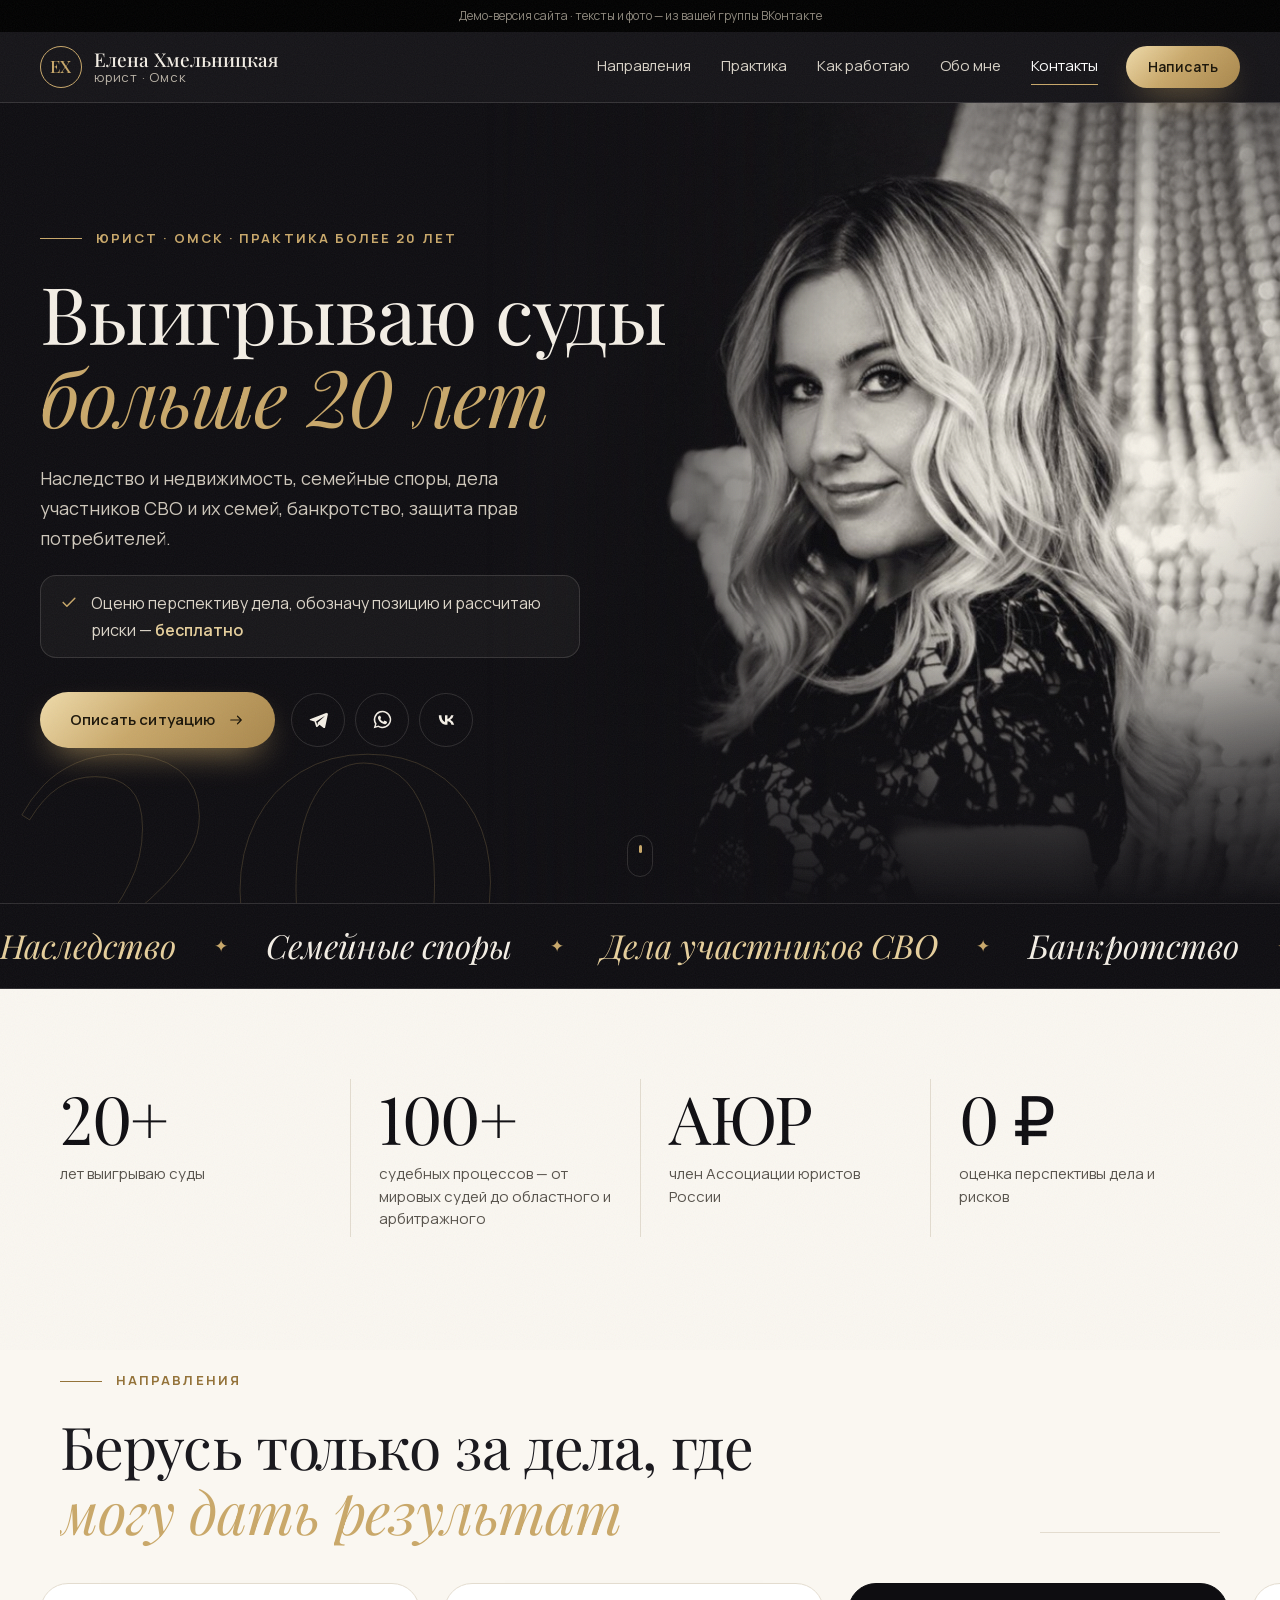
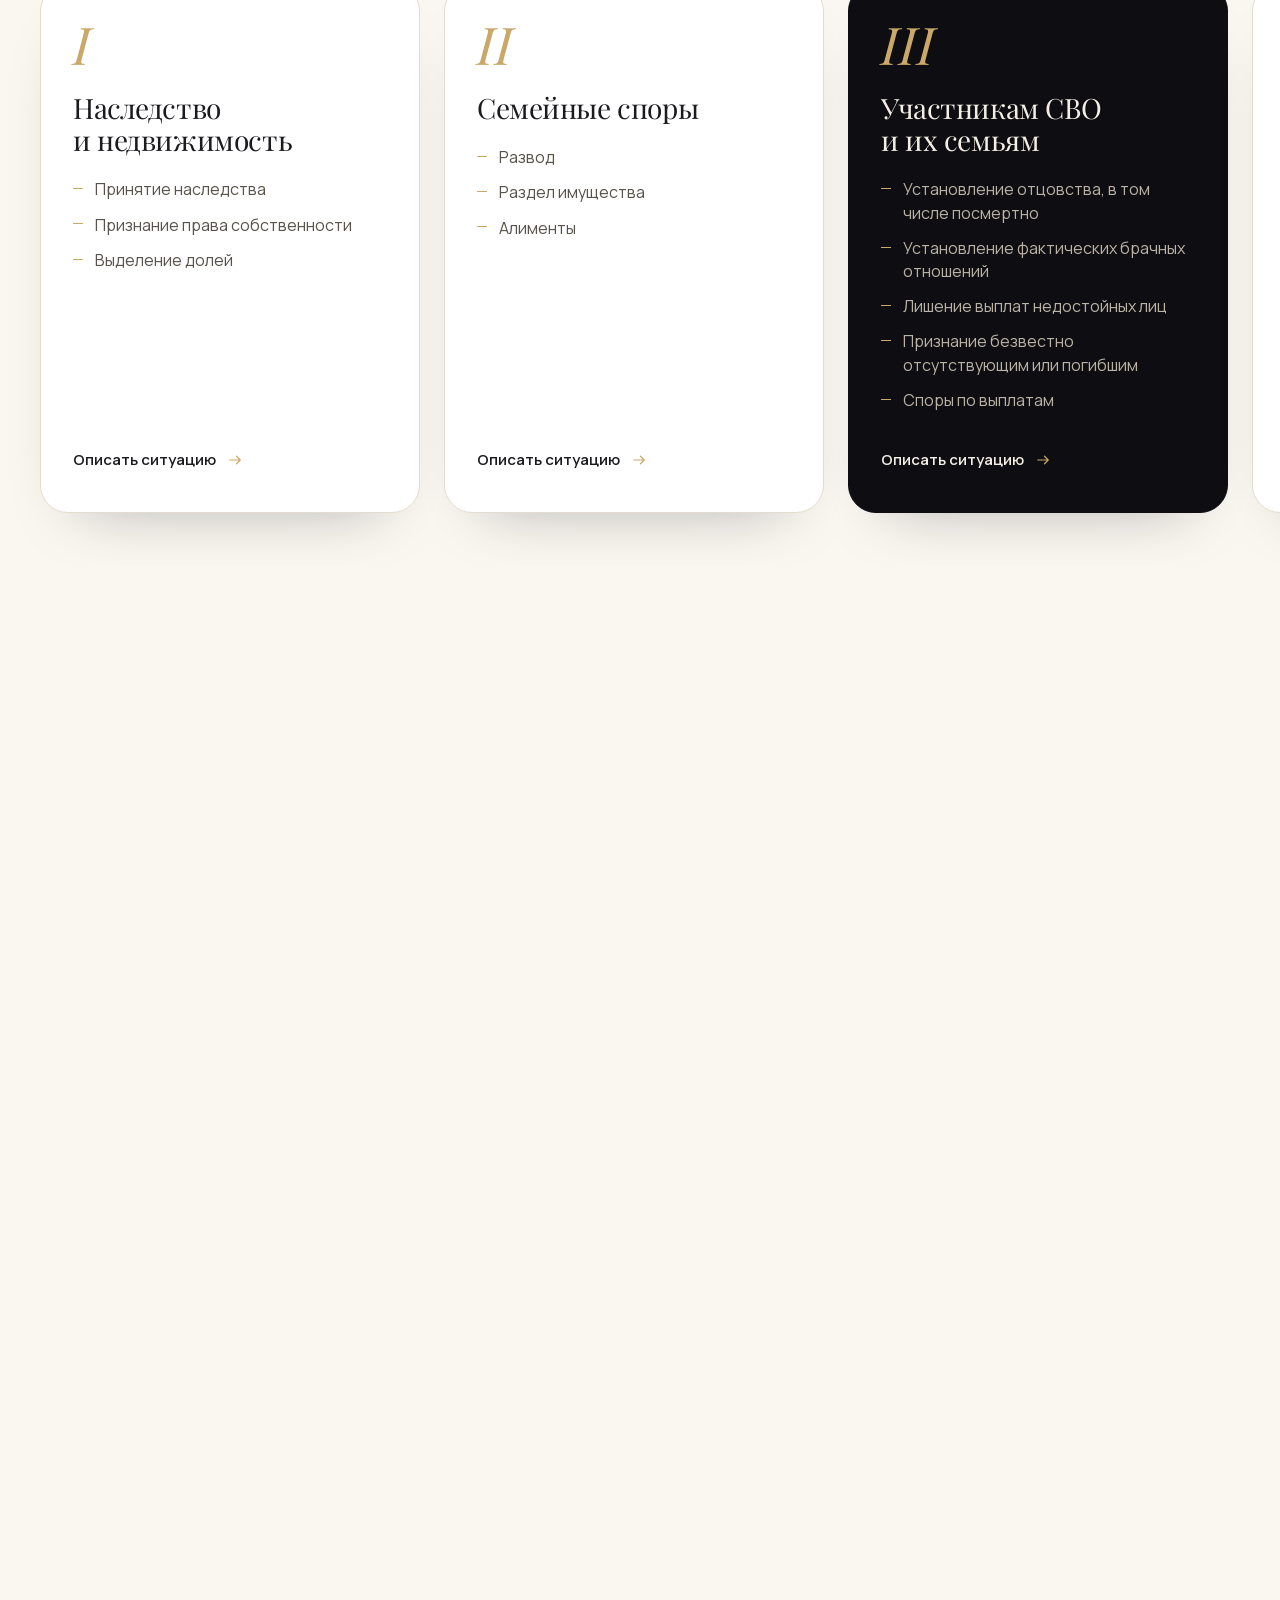
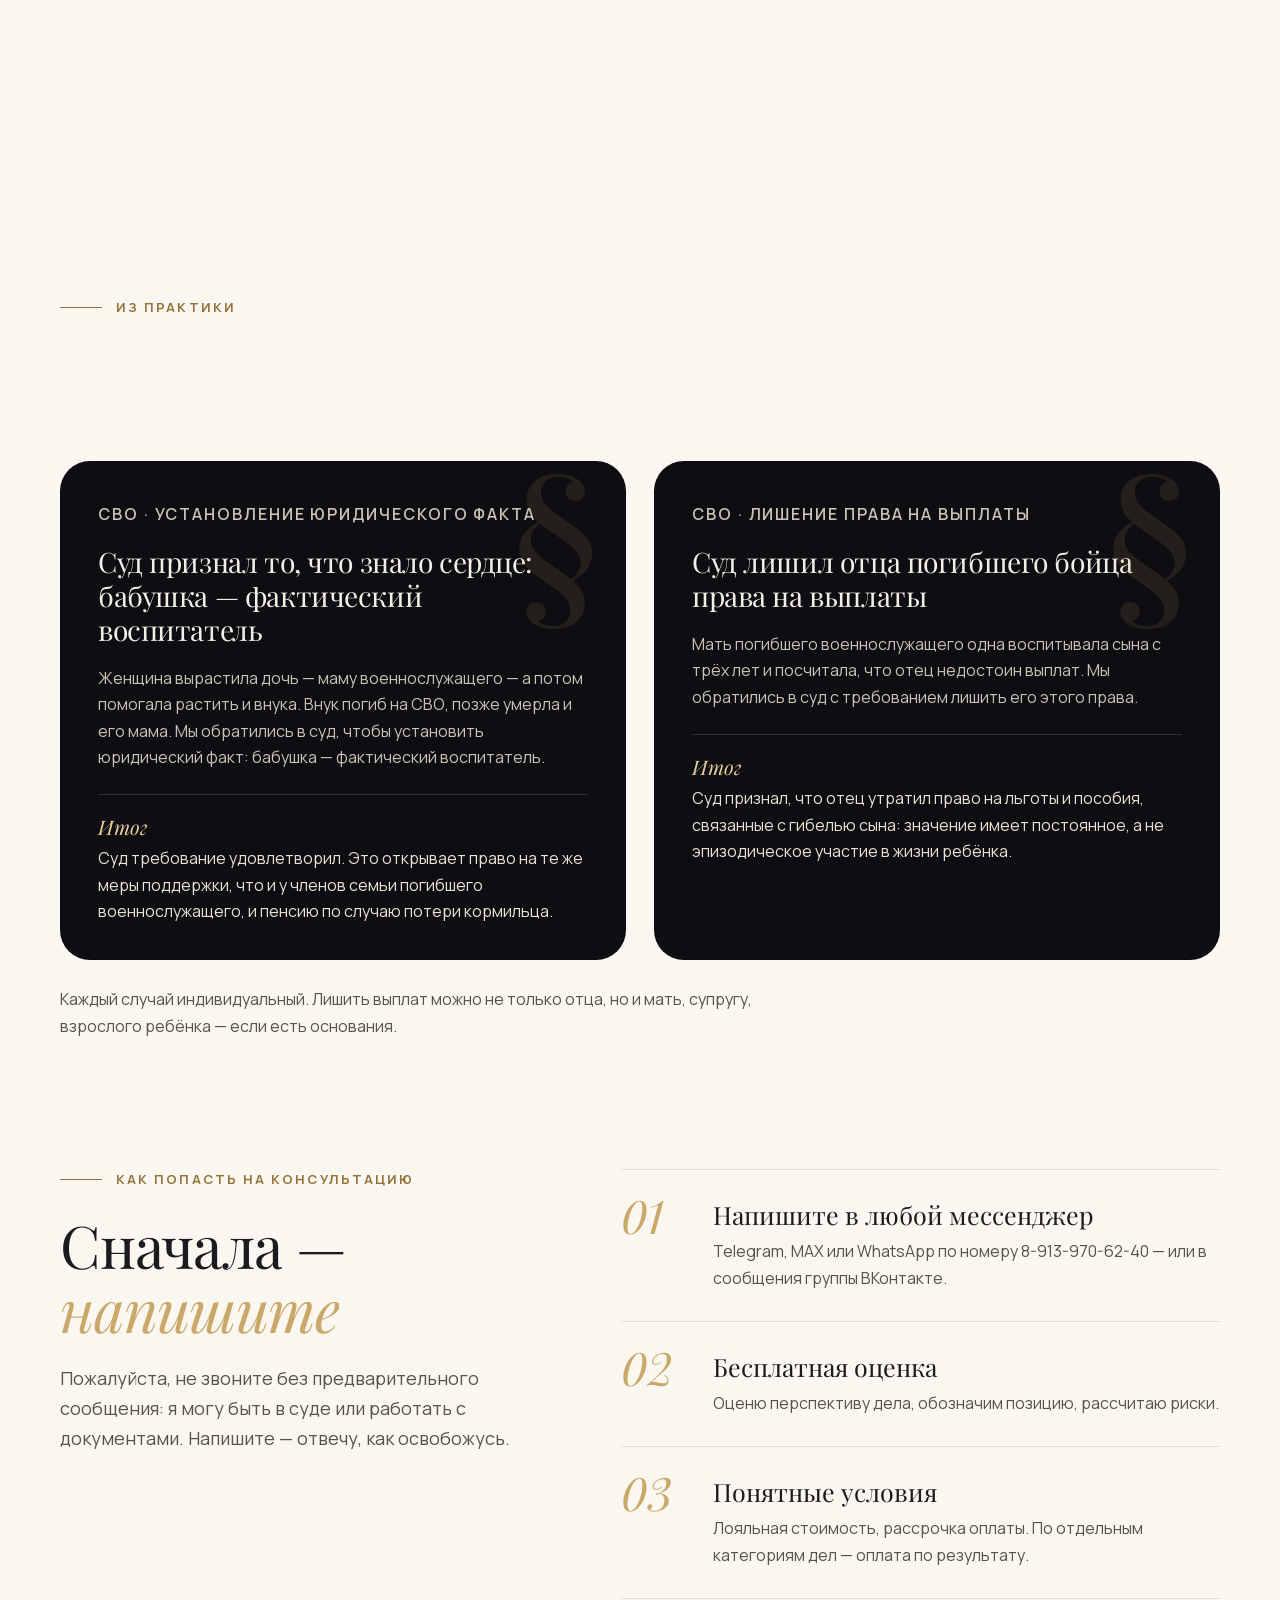
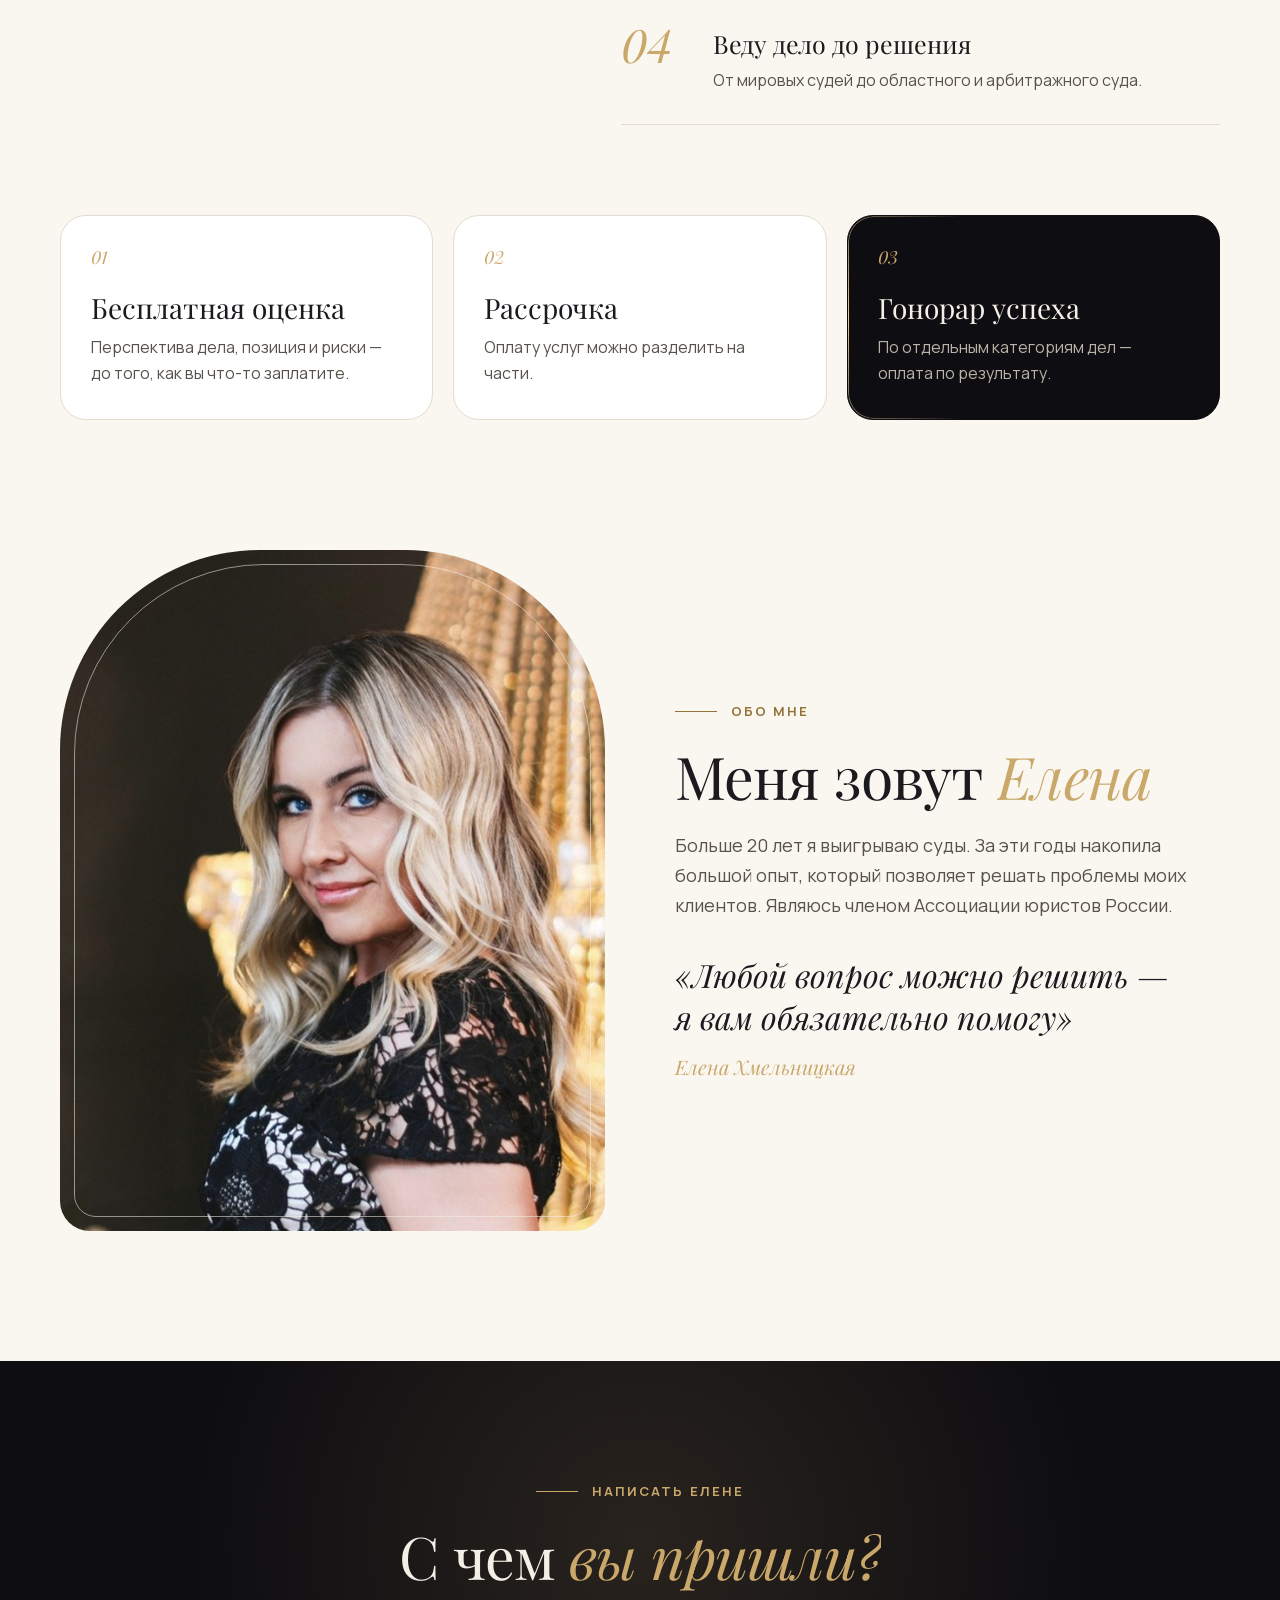
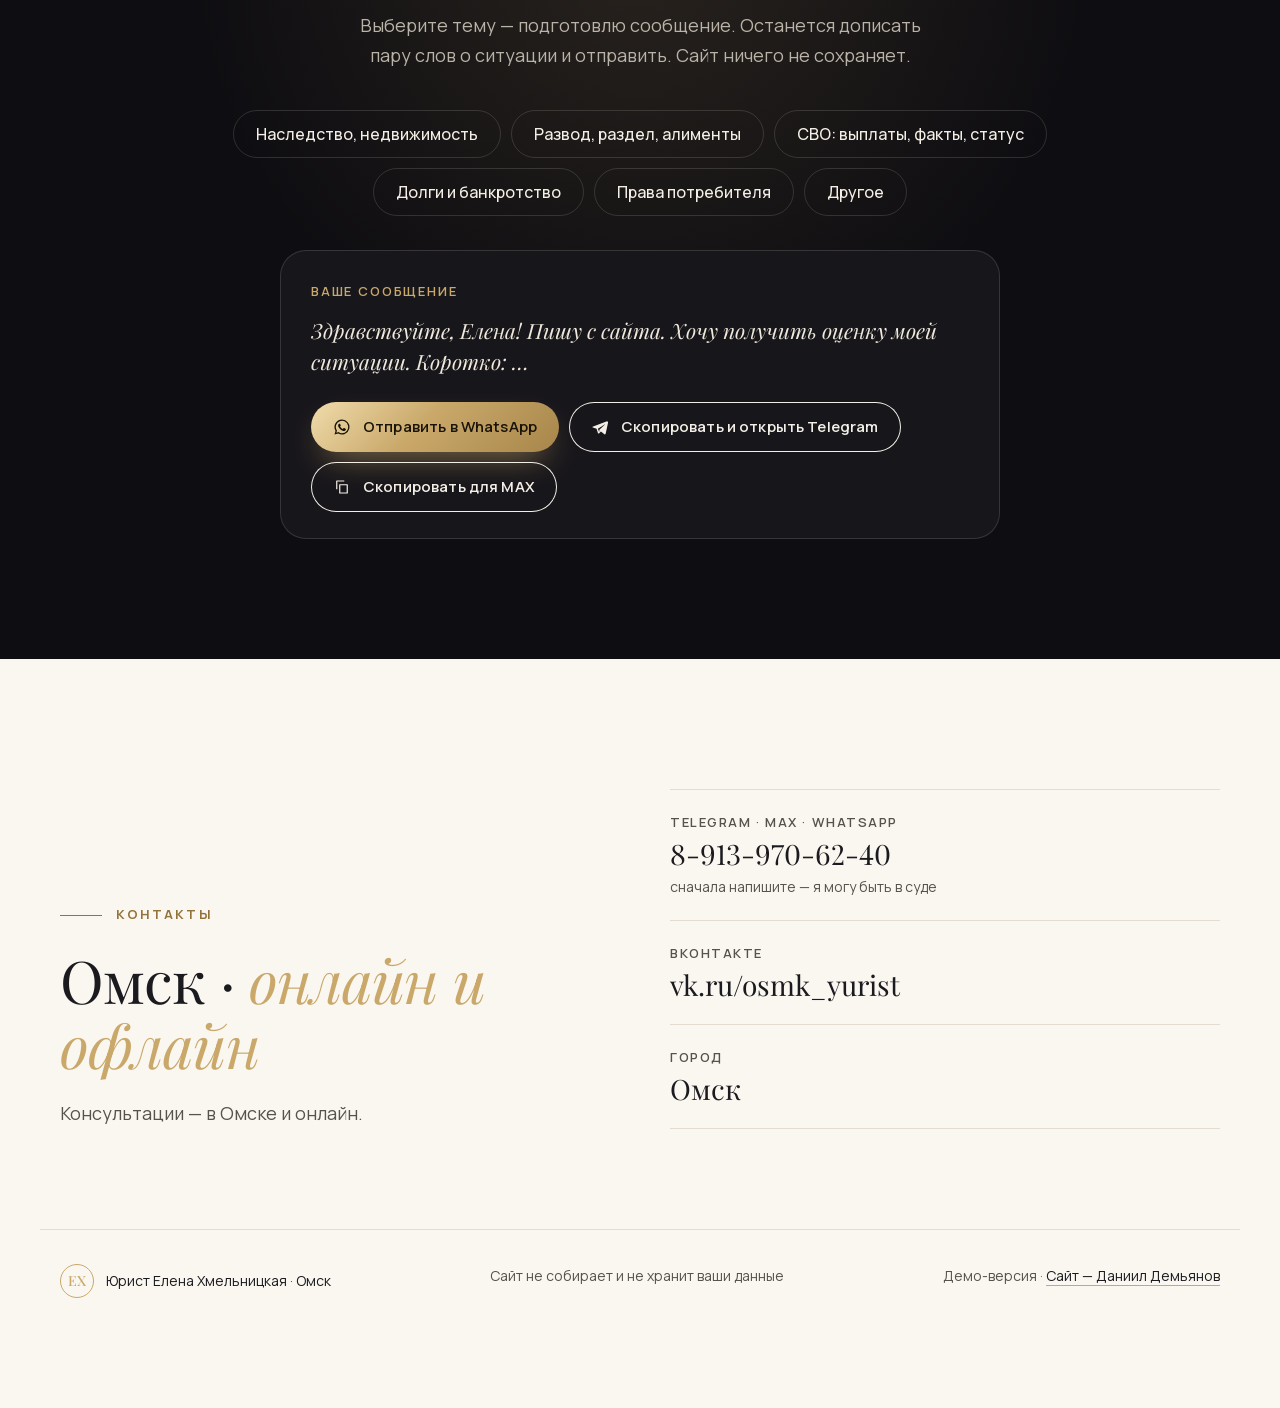
==== index.html @ 2f861659 "Add files via upload" ====
<!doctype html>
<html lang="ru">
<head>
<meta charset="utf-8">
<meta name="viewport" content="width=device-width, initial-scale=1, viewport-fit=cover">
<title>Юрист Елена Хмельницкая — Омск · наследство, семейные споры, СВО, банкротство</title>
<meta name="description" content="Юрист в Омске, более 20 лет практики. Наследство и недвижимость, семейные споры, дела участников СВО и их семей, банкротство, защита прав потребителей. Оценка перспективы дела и рисков — бесплатно.">
<meta property="og:title" content="Юрист Елена Хмельницкая — Омск">
<meta property="og:description" content="Более 20 лет выигрываю суды. Оценка перспективы дела — бесплатно. Рассрочка, гонорар успеха.">
<meta property="og:image" content="https://danielsque18.github.io/yurist/img/og.jpg">
<meta property="og:url" content="https://danielsque18.github.io/yurist/">
<meta property="og:type" content="website">
<meta name="twitter:card" content="summary_large_image">
<meta name="theme-color" content="#0e0d11">
<link rel="stylesheet" href="fonts/fonts.css?v=2">
<link rel="stylesheet" href="style.css?v=20261022e">
<link rel="icon" href="img/favicon.svg" type="image/svg+xml">
<script type="application/ld+json">{"@context":"https://schema.org","@type":"LegalService","name":"Юрист Елена Хмельницкая","description":"Наследство и недвижимость, семейные споры, СВО, банкротство, защита прав потребителей","address":{"@type":"PostalAddress","addressLocality":"Омск"},"telephone":"+7 913 970-62-40","areaServed":"Омск","sameAs":["https://vk.ru/osmk_yurist"]}</script>
</head>
<body>

<svg width="0" height="0" style="position:absolute" aria-hidden="true">
  <symbol id="i-tg" viewBox="0 0 24 24"><path fill="currentColor" d="M21.4 4.2 2.9 11.3c-1.3.5-1.2 1.2-.2 1.5l4.7 1.5 1.8 5.6c.2.6.4.8.9.8.4 0 .6-.2.8-.4l2.3-2.2 4.7 3.5c.9.5 1.5.2 1.7-.8l3.1-14.5c.3-1.3-.5-1.8-1.3-1.5ZM9.2 14.2l9-5.7c.4-.3.8-.1.5.2l-7.5 6.8-.3 3.2-1.7-4.5Z"/></symbol>
  <symbol id="i-wa" viewBox="0 0 24 24"><path fill="currentColor" d="M12 2a10 10 0 0 0-8.6 15.1L2 22l5-1.3A10 10 0 1 0 12 2Zm0 18.2c-1.5 0-3-.4-4.2-1.2l-.3-.2-3 .8.8-2.9-.2-.3A8.2 8.2 0 1 1 12 20.2Zm4.5-6.1c-.2-.1-1.5-.7-1.7-.8-.2-.1-.4-.1-.6.1l-.8 1c-.1.2-.3.2-.5.1a6.7 6.7 0 0 1-3.3-2.9c-.3-.4.2-.4.7-1.4.1-.2 0-.3 0-.4l-.8-1.8c-.2-.5-.4-.4-.6-.4h-.5c-.2 0-.4.1-.7.3-.2.3-.9.9-.9 2.2s.9 2.5 1 2.7c.1.2 1.8 2.8 4.4 3.9 1.6.7 2.3.8 3.1.6.5-.1 1.5-.6 1.7-1.2.2-.6.2-1.1.2-1.2-.1-.1-.3-.2-.5-.3Z"/></symbol>
  <symbol id="i-vk" viewBox="0 0 24 24"><path fill="currentColor" d="M12.8 18c-6 0-9.4-4.1-9.6-11h3c.1 5 2.3 7.2 4.1 7.6V7h2.8v4.3c1.7-.2 3.6-2.2 4.2-4.3h2.8a8.3 8.3 0 0 1-3.8 5.4 8.6 8.6 0 0 1 4.5 5.6h-3.1a5.4 5.4 0 0 0-4.6-3.9V18h-.3Z"/></symbol>
  <symbol id="i-arrow" viewBox="0 0 24 24"><path fill="none" stroke="currentColor" stroke-width="1.6" stroke-linecap="round" stroke-linejoin="round" d="M5 12h14m-5-5 5 5-5 5"/></symbol>
  <symbol id="i-copy" viewBox="0 0 24 24"><path fill="none" stroke="currentColor" stroke-width="1.6" stroke-linejoin="round" d="M9 9h10v11H9zM5 15V4h10"/></symbol>
  <symbol id="i-check" viewBox="0 0 24 24"><path fill="none" stroke="currentColor" stroke-width="1.8" stroke-linecap="round" stroke-linejoin="round" d="m5 12.5 4.5 4.5L19 7.5"/></symbol>
  <symbol id="i-x" viewBox="0 0 24 24"><path fill="none" stroke="currentColor" stroke-width="1.6" stroke-linecap="round" d="M6 6l12 12M18 6 6 18"/></symbol>
</svg>

<div class="demo-bar">Демо-версия сайта · тексты и фото — из вашей группы ВКонтакте</div>

<header class="top" id="top">
  <a href="#" class="brand" aria-label="Юрист Елена Хмельницкая — наверх"><span class="mono">ЕХ</span><span class="brand-t"><b>Елена Хмельницкая</b><small>юрист · Омск</small></span></a>
  <nav class="nav" id="nav">
    <a href="#practice">Направления</a>
    <a href="#cases">Практика</a>
    <a href="#how">Как работаю</a>
    <a href="#about">Обо мне</a>
    <a href="#contacts">Контакты</a>
  </nav>
  <a href="#write" class="btn btn-gold btn-sm top-cta">Написать</a>
  <button class="burger" type="button" aria-label="Меню" aria-expanded="false" aria-controls="nav"><span></span></button>
</header>

<main>

<!-- ПЕРВЫЙ ЭКРАН -->
<section class="hero" id="hero">
  <div class="hero-photo" aria-hidden="true"><img src="img/elena-bw.jpg" alt="" width="1010" height="846" fetchpriority="high"></div>
  <div class="hero-num" aria-hidden="true">20</div>
  <div class="hero-in">
    <p class="over"><span class="line"></span>Юрист · Омск · практика более&nbsp;20&nbsp;лет</p>
    <h1 data-split>Выигрываю суды <em>больше&nbsp;20&nbsp;лет</em></h1>
    <p class="lead">Наследство и недвижимость, семейные споры, дела участников СВО и их семей, банкротство, защита прав потребителей.</p>
    <p class="free"><svg><use href="#i-check"/></svg><span>Оценю перспективу дела, обозначу позицию и рассчитаю риски — <b>бесплатно</b></span></p>
    <div class="cta">
      <a href="#write" class="btn btn-gold">Описать ситуацию<svg><use href="#i-arrow"/></svg></a>
      <div class="msg">
        <a href="https://t.me/+79139706240" target="_blank" rel="noopener" aria-label="Telegram"><svg><use href="#i-tg"/></svg></a>
        <a href="https://wa.me/79139706240" target="_blank" rel="noopener" aria-label="WhatsApp"><svg><use href="#i-wa"/></svg></a>
        <a href="https://vk.me/osmk_yurist" target="_blank" rel="noopener" aria-label="ВКонтакте"><svg><use href="#i-vk"/></svg></a>
      </div>
    </div>
  </div>
  <a href="#facts" class="scroll-hint" aria-label="Листать вниз"><span></span></a>
</section>

<!-- БЕГУЩАЯ СТРОКА -->
<div class="marquee" aria-hidden="true"><div class="mq-in">
  <span>Наследство</span><i>✦</i><span>Семейные споры</span><i>✦</i><span>Дела участников СВО</span><i>✦</i><span>Банкротство</span><i>✦</i><span>Защита прав потребителей</span><i>✦</i>
  <span>Наследство</span><i>✦</i><span>Семейные споры</span><i>✦</i><span>Дела участников СВО</span><i>✦</i><span>Банкротство</span><i>✦</i><span>Защита прав потребителей</span><i>✦</i>
</div></div>

<!-- ЦИФРЫ -->
<section class="facts" id="facts">
  <div class="fact rv"><b><span data-count="20">20</span>+</b><span>лет выигрываю суды</span></div>
  <div class="fact rv"><b><span data-count="100">100</span>+</b><span>судебных процессов — от мировых судей до областного и арбитражного</span></div>
  <div class="fact rv"><b>АЮР</b><span>член Ассоциации юристов России</span></div>
  <div class="fact rv"><b>0 ₽</b><span>оценка перспективы дела и рисков</span></div>
</section>

<!-- НАПРАВЛЕНИЯ: горизонтальная прокрутка -->
<section class="practice" id="practice">
  <div class="pr-sticky">
    <div class="pr-head">
      <p class="over"><span class="line"></span>Направления</p>
      <h2 data-split>Берусь только за дела, где <em>могу дать результат</em></h2>
      <p class="pr-progress" aria-hidden="true"><i></i></p>
    </div>
    <div class="pr-track">
      <article class="pcard rv">
        <span class="pnum">I</span>
        <h3>Наследство и&nbsp;недвижимость</h3>
        <ul><li>Принятие наследства</li><li>Признание права собственности</li><li>Выделение долей</li></ul>
        <a href="#write" data-topic="Наследство и недвижимость" class="plink">Описать ситуацию<svg><use href="#i-arrow"/></svg></a>
      </article>
      <article class="pcard rv">
        <span class="pnum">II</span>
        <h3>Семейные споры</h3>
        <ul><li>Развод</li><li>Раздел имущества</li><li>Алименты</li></ul>
        <a href="#write" data-topic="Семейный спор" class="plink">Описать ситуацию<svg><use href="#i-arrow"/></svg></a>
      </article>
      <article class="pcard pcard-dark rv">
        <span class="pnum">III</span>
        <h3>Участникам СВО и&nbsp;их&nbsp;семьям</h3>
        <ul><li>Установление отцовства, в том числе посмертно</li><li>Установление фактических брачных отношений</li><li>Лишение выплат недостойных лиц</li><li>Признание безвестно отсутствующим или погибшим</li><li>Споры по выплатам</li></ul>
        <a href="#write" data-topic="Вопрос, связанный с СВО" class="plink">Описать ситуацию<svg><use href="#i-arrow"/></svg></a>
      </article>
      <article class="pcard rv">
        <span class="pnum">IV</span>
        <h3>Банкротство</h3>
        <ul><li>Законное списание долгов</li><li>Подходит ли ваш долг под списание — разберём на бесплатной консультации</li></ul>
        <a href="#write" data-topic="Долги и банкротство" class="plink">Описать ситуацию<svg><use href="#i-arrow"/></svg></a>
      </article>
      <article class="pcard rv">
        <span class="pnum">V</span>
        <h3>Защита прав потребителей</h3>
        <ul><li>Представительство в суде по делам о защите прав потребителей</li></ul>
        <a href="#write" data-topic="Защита прав потребителя" class="plink">Описать ситуацию<svg><use href="#i-arrow"/></svg></a>
      </article>
      <article class="pcard pcard-no rv">
        <span class="pnum"><svg><use href="#i-x"/></svg></span>
        <h3>Чем я не&nbsp;занимаюсь</h3>
        <ul><li>Уголовные дела</li><li>Миграционные вопросы</li><li>Налоги</li></ul>
        <p class="pno">За этим — к другим специалистам. Подскажу проверенных.</p>
      </article>
    </div>
  </div>
</section>

<!-- ПРАКТИКА -->
<section class="cases sec" id="cases">
  <p class="over"><span class="line"></span>Из практики</p>
  <h2 data-split>Решения, которые <em>меняют жизнь</em></h2>
  <div class="case-list">
    <article class="case rv">
      <p class="case-tag">СВО · установление юридического факта</p>
      <h3>Суд признал то, что знало сердце: бабушка — фактический воспитатель</h3>
      <p>Женщина вырастила дочь — маму военнослужащего — а потом помогала растить и внука. Внук погиб на СВО, позже умерла и его мама. Мы обратились в суд, чтобы установить юридический факт: бабушка — фактический воспитатель.</p>
      <p class="case-res"><span>Итог</span>Суд требование удовлетворил. Это открывает право на те же меры поддержки, что и у членов семьи погибшего военнослужащего, и пенсию по случаю потери кормильца.</p>
    </article>
    <article class="case rv">
      <p class="case-tag">СВО · лишение права на выплаты</p>
      <h3>Суд лишил отца погибшего бойца права на выплаты</h3>
      <p>Мать погибшего военнослужащего одна воспитывала сына с трёх лет и посчитала, что отец недостоин выплат. Мы обратились в суд с требованием лишить его этого права.</p>
      <p class="case-res"><span>Итог</span>Суд признал, что отец утратил право на льготы и пособия, связанные с гибелью сына: значение имеет постоянное, а не эпизодическое участие в жизни ребёнка.</p>
    </article>
  </div>
  <p class="case-note">Каждый случай индивидуальный. Лишить выплат можно не только отца, но и мать, супругу, взрослого ребёнка — если есть основания.</p>
</section>

<!-- КАК РАБОТАЮ -->
<section class="how sec" id="how">
  <div class="how-l">
    <p class="over"><span class="line"></span>Как попасть на консультацию</p>
    <h2 data-split>Сначала — <em>напишите</em></h2>
    <p class="txt">Пожалуйста, не звоните без предварительного сообщения: я могу быть в суде или работать с документами. Напишите — отвечу, как освобожусь.</p>
  </div>
  <ol class="steps">
    <li class="rv"><b>Напишите в любой мессенджер</b><p>Telegram, MAX или WhatsApp по номеру 8-913-970-62-40 — или в сообщения группы ВКонтакте.</p></li>
    <li class="rv"><b>Бесплатная оценка</b><p>Оценю перспективу дела, обозначим позицию, рассчитаю риски.</p></li>
    <li class="rv"><b>Понятные условия</b><p>Лояльная стоимость, рассрочка оплаты. По отдельным категориям дел — оплата по результату.</p></li>
    <li class="rv"><b>Веду дело до решения</b><p>От мировых судей до областного и арбитражного суда.</p></li>
  </ol>
</section>

<!-- ОПЛАТА -->
<section class="pay sec">
  <div class="pay-card rv"><span class="pay-i">01</span><b>Бесплатная оценка</b><p>Перспектива дела, позиция и риски — до того, как вы что-то заплатите.</p></div>
  <div class="pay-card rv"><span class="pay-i">02</span><b>Рассрочка</b><p>Оплату услуг можно разделить на части.</p></div>
  <div class="pay-card pay-gold rv"><span class="pay-i">03</span><b>Гонорар успеха</b><p>По отдельным категориям дел — оплата по результату.</p></div>
</section>

<!-- ОБО МНЕ -->
<section class="about sec" id="about">
  <figure class="about-pic rv"><img src="img/elena.jpg" alt="Юрист Елена Хмельницкая" width="1010" height="846" loading="lazy"></figure>
  <div class="about-t">
    <p class="over"><span class="line"></span>Обо мне</p>
    <h2 data-split>Меня зовут <em>Елена</em></h2>
    <p class="txt">Больше 20 лет я выигрываю суды. За эти годы накопила большой опыт, который позволяет решать проблемы моих клиентов. Являюсь членом Ассоциации юристов России.</p>
    <blockquote class="quote">«Любой вопрос можно решить — я&nbsp;вам обязательно помогу»</blockquote>
    <p class="sign">Елена Хмельницкая</p>
  </div>
</section>

<!-- НАПИСАТЬ: выбор ситуации → готовое сообщение -->
<section class="write" id="write">
  <div class="write-in">
    <p class="over"><span class="line"></span>Написать Елене</p>
    <h2 data-split>С чем <em>вы пришли?</em></h2>
    <p class="txt">Выберите тему — подготовлю сообщение. Останется дописать пару слов о ситуации и отправить. Сайт ничего не сохраняет.</p>
    <div class="topics" role="radiogroup" aria-label="Тема обращения">
      <button type="button" class="topic" data-topic="Наследство и недвижимость" role="radio" aria-checked="false">Наследство, недвижимость</button>
      <button type="button" class="topic" data-topic="Семейный спор" role="radio" aria-checked="false">Развод, раздел, алименты</button>
      <button type="button" class="topic" data-topic="Вопрос, связанный с СВО" role="radio" aria-checked="false">СВО: выплаты, факты, статус</button>
      <button type="button" class="topic" data-topic="Долги и банкротство" role="radio" aria-checked="false">Долги и банкротство</button>
      <button type="button" class="topic" data-topic="Защита прав потребителя" role="radio" aria-checked="false">Права потребителя</button>
      <button type="button" class="topic" data-topic="Другой вопрос" role="radio" aria-checked="false">Другое</button>
    </div>
    <div class="letter" aria-live="polite">
      <p class="letter-k">Ваше сообщение</p>
      <p class="letter-t" id="letter">Здравствуйте, Елена! Пишу с сайта. Хочу получить оценку моей ситуации. Коротко: …</p>
      <div class="letter-btns">
        <a class="btn btn-gold" id="sendWa" href="https://wa.me/79139706240" target="_blank" rel="noopener"><svg><use href="#i-wa"/></svg><span>Отправить в WhatsApp</span></a>
        <button type="button" class="btn btn-line" id="copyTg"><svg><use href="#i-tg"/></svg><span>Скопировать и открыть Telegram</span></button>
        <button type="button" class="btn btn-line" id="copyOnly"><svg><use href="#i-copy"/></svg><span>Скопировать для MAX</span></button>
      </div>
    </div>
  </div>
</section>

<!-- КОНТАКТЫ -->
<section class="contacts sec" id="contacts">
  <div>
    <p class="over"><span class="line"></span>Контакты</p>
    <h2 data-split>Омск · <em>онлайн и офлайн</em></h2>
    <p class="txt">Консультации — в Омске и онлайн.</p>
  </div>
  <ul class="clist">
    <li><span>Telegram · MAX · WhatsApp</span><a href="https://t.me/+79139706240" target="_blank" rel="noopener">8-913-970-62-40</a><small>сначала напишите — я могу быть в суде</small></li>
    <li><span>ВКонтакте</span><a href="https://vk.ru/osmk_yurist" target="_blank" rel="noopener">vk.ru/osmk_yurist</a></li>
    <li><span>Город</span><b>Омск</b></li>
  </ul>
</section>

</main>

<footer class="foot">
  <p class="foot-brand"><span class="mono">ЕХ</span>Юрист Елена Хмельницкая · Омск</p>
  <p>Сайт не собирает и не хранит ваши данные</p>
  <p class="made">Демо-версия · <a href="https://danielsque18.github.io/portfolio/" target="_blank" rel="noopener">Сайт — Даниил Демьянов</a></p>
</footer>

<div class="toast" id="toast" role="status" hidden></div>

<a href="#write" class="fab">Написать Елене<svg><use href="#i-arrow"/></svg></a>

<script src="script.js?v=20261022b"></script>
</body>
</html>
---- fonts/fonts.css ----
/* Шрифты лежат рядом с сайтом (не грузятся с Google) */
@font-face {
  font-family: 'Cormorant Garamond';
  font-style: italic;
  font-weight: 500;
  font-display: swap;
  src: url("cormorant-500-italic-cyrillic.woff2") format('woff');
  unicode-range: U+0301, U+0400-045F, U+0490-0491, U+04B0-04B1, U+2116;
}
@font-face {
  font-family: 'Cormorant Garamond';
  font-style: italic;
  font-weight: 500;
  font-display: swap;
  src: url("cormorant-500-italic-latin.woff2") format('woff');
  unicode-range: U+0000-00FF, U+0131, U+0152-0153, U+02BB-02BC, U+02C6, U+02DA, U+02DC, U+0304, U+0308, U+0329, U+2000-206F, U+20AC, U+2122, U+2191, U+2193, U+2212, U+2215, U+FEFF, U+FFFD;
}
@font-face {
  font-family: 'Cormorant Garamond';
  font-style: normal;
  font-weight: 500;
  font-display: swap;
  src: url("cormorant-500-normal-cyrillic.woff2") format('woff2');
  unicode-range: U+0301, U+0400-045F, U+0490-0491, U+04B0-04B1, U+2116;
}
@font-face {
  font-family: 'Cormorant Garamond';
  font-style: normal;
  font-weight: 500;
  font-display: swap;
  src: url("cormorant-500-normal-latin.woff2") format('woff2');
  unicode-range: U+0000-00FF, U+0131, U+0152-0153, U+02BB-02BC, U+02C6, U+02DA, U+02DC, U+0304, U+0308, U+0329, U+2000-206F, U+20AC, U+2122, U+2191, U+2193, U+2212, U+2215, U+FEFF, U+FFFD;
}
@font-face {
  font-family: 'Cormorant Garamond';
  font-style: normal;
  font-weight: 600;
  font-display: swap;
  src: url("cormorant-600-normal-cyrillic.woff2") format('woff2');
  unicode-range: U+0301, U+0400-045F, U+0490-0491, U+04B0-04B1, U+2116;
}
@font-face {
  font-family: 'Cormorant Garamond';
  font-style: normal;
  font-weight: 600;
  font-display: swap;
  src: url("cormorant-600-normal-latin.woff2") format('woff2');
  unicode-range: U+0000-00FF, U+0131, U+0152-0153, U+02BB-02BC, U+02C6, U+02DA, U+02DC, U+0304, U+0308, U+0329, U+2000-206F, U+20AC, U+2122, U+2191, U+2193, U+2212, U+2215, U+FEFF, U+FFFD;
}
@font-face {
  font-family: 'Manrope';
  font-style: normal;
  font-weight: 400 700;
  font-display: swap;
  src: url("manrope-400-700-normal-cyrillic.woff2") format('woff2');
  unicode-range: U+0301, U+0400-045F, U+0490-0491, U+04B0-04B1, U+2116;
}
@font-face {
  font-family: 'Manrope';
  font-style: normal;
  font-weight: 400 700;
  font-display: swap;
  src: url("manrope-400-700-normal-latin.woff2") format('woff2');
  unicode-range: U+0000-00FF, U+0131, U+0152-0153, U+02BB-02BC, U+02C6, U+02DA, U+02DC, U+0304, U+0308, U+0329, U+2000-206F, U+20AC, U+2122, U+2191, U+2193, U+2212, U+2215, U+FEFF, U+FFFD;
}

/* Playfair Display — заголовки (у Cormorant кириллица с «Λ»-образными л/д, читается плохо) */
@font-face {
  font-family: 'Playfair Display';
  font-style: normal;
  font-weight: 400;
  font-display: swap;
  src: url("playfair-400-normal-cyrillic.woff2") format('woff2');
  unicode-range: U+0301, U+0400-045F, U+0490-0491, U+04B0-04B1, U+2116;
}
@font-face {
  font-family: 'Playfair Display';
  font-style: normal;
  font-weight: 400;
  font-display: swap;
  src: url("playfair-400-normal-latin.woff2") format('woff2');
  unicode-range: U+0000-00FF, U+0131, U+0152-0153, U+02BB-02BC, U+02C6, U+02DA, U+02DC, U+0304, U+0308, U+0329, U+2000-206F, U+20AC, U+2122, U+2191, U+2193, U+2212, U+2215, U+FEFF, U+FFFD;
}
@font-face {
  font-family: 'Playfair Display';
  font-style: normal;
  font-weight: 500;
  font-display: swap;
  src: url("playfair-500-normal-cyrillic.woff2") format('woff2');
  unicode-range: U+0301, U+0400-045F, U+0490-0491, U+04B0-04B1, U+2116;
}
@font-face {
  font-family: 'Playfair Display';
  font-style: normal;
  font-weight: 500;
  font-display: swap;
  src: url("playfair-500-normal-latin.woff2") format('woff2');
  unicode-range: U+0000-00FF, U+0131, U+0152-0153, U+02BB-02BC, U+02C6, U+02DA, U+02DC, U+0304, U+0308, U+0329, U+2000-206F, U+20AC, U+2122, U+2191, U+2193, U+2212, U+2215, U+FEFF, U+FFFD;
}
@font-face {
  font-family: 'Playfair Display';
  font-style: italic;
  font-weight: 400 500;
  font-display: swap;
  src: url("playfair-400-italic-cyrillic.woff2") format('woff2');
  unicode-range: U+0301, U+0400-045F, U+0490-0491, U+04B0-04B1, U+2116;
}
@font-face {
  font-family: 'Playfair Display';
  font-style: italic;
  font-weight: 400 500;
  font-display: swap;
  src: url("playfair-400-italic-latin.woff2") format('woff2');
  unicode-range: U+0000-00FF, U+0131, U+0152-0153, U+02BB-02BC, U+02C6, U+02DA, U+02DC, U+0304, U+0308, U+0329, U+2000-206F, U+20AC, U+2122, U+2191, U+2193, U+2212, U+2215, U+FEFF, U+FFFD;
}
---- style.css ----
[hidden]{display:none!important}
:root{
  --ink:#0e0d11; --ink2:#17161b; --ink3:#222027;
  --ivory:#f4efe6; --paper:#faf7f1; --line:#e3dccf; --line-d:rgba(244,239,230,.14);
  --text:#1b1a1f; --muted:#57524b; --muted-d:#bab3a7;
  --gold:#c9a86a; --gold-t:#94733a; --gold2:#e6cf9c; --gold-g:linear-gradient(135deg,#f0dcab 0%,#c9a86a 45%,#a8864b 100%);
  --serif:'Playfair Display',Georgia,'Times New Roman',serif;
  --sans:Manrope,system-ui,-apple-system,sans-serif;
  --wrap:1200px; --ease:cubic-bezier(.2,.8,.2,1);
}
*{box-sizing:border-box}
html{scroll-behavior:smooth;scroll-padding-top:80px;-webkit-text-size-adjust:100%}
body{font-variant-numeric:lining-nums;margin:0;font:400 16px/1.65 var(--sans);color:var(--text);background:var(--paper);overflow-x:hidden}
img{max-width:100%;height:auto;display:block}
a{color:inherit}
svg{width:1em;height:1em;flex:none}
h1,h2,h3{margin:0;font-family:var(--serif);font-weight:400;letter-spacing:-.015em;line-height:1.1}
h2{font-size:clamp(36px,4.6vw,64px)}
h1 em,h2 em{font-style:italic;color:var(--gold)}
.txt{color:var(--muted);max-width:580px;margin:22px 0 0;font-size:18px}
.over{display:flex;align-items:center;gap:14px;margin:0 0 22px;font-size:13px;font-weight:700;letter-spacing:.16em;text-transform:uppercase;color:var(--gold-t)}
.hero .over,.write .over{color:var(--gold)}
.over .line{width:42px;height:1px;background:currentColor}

/* зерно плёнки поверх всего — «журнальная» фактура */
body::after{content:"";position:fixed;inset:-50%;z-index:200;pointer-events:none;opacity:.055;
  background:url("data:image/svg+xml,%3Csvg xmlns='http://www.w3.org/2000/svg' width='160' height='160'%3E%3Cfilter id='n'%3E%3CfeTurbulence type='fractalNoise' baseFrequency='.9' numOctaves='2' stitchTiles='stitch'/%3E%3C/filter%3E%3Crect width='100%25' height='100%25' filter='url(%23n)'/%3E%3C/svg%3E");
  animation:grain 1.2s steps(6) infinite}
@keyframes grain{0%{transform:translate(0,0)}20%{transform:translate(-3%,2%)}40%{transform:translate(2%,-3%)}60%{transform:translate(-2%,-1%)}80%{transform:translate(3%,3%)}100%{transform:translate(0,0)}}

.demo-bar{background:#000;color:#8d877c;text-align:center;font-size:12px;padding:6px 16px}

/* ---------- шапка ---------- */
.top{position:sticky;top:0;z-index:60;display:flex;align-items:center;gap:28px;padding:14px max(20px,calc((100% - var(--wrap))/2));background:rgba(14,13,17,.92);color:var(--ivory);border-bottom:1px solid var(--line-d);transition:padding .35s var(--ease)}
@supports (backdrop-filter:blur(1px)){.top{background:rgba(14,13,17,.97)}}
.top.slim{padding-top:9px;padding-bottom:9px}
.brand{display:flex;align-items:center;gap:12px;text-decoration:none}
.mono{display:grid;place-items:center;width:42px;height:42px;border:1px solid var(--gold);border-radius:50%;font:500 17px/1 var(--serif);color:var(--gold);letter-spacing:.02em}
.brand-t{display:grid;line-height:1.15}
.brand-t b{font:500 19px/1.1 var(--serif)}
.brand-t small{font-size:13px;color:var(--muted-d);letter-spacing:.06em}
.nav{display:flex;gap:30px;margin-left:auto}
.nav a{position:relative;text-decoration:none;font-size:15px;color:#d8d2c7;transition:color .25s}
.nav a::after{content:"";position:absolute;left:0;right:0;bottom:-6px;height:1px;background:var(--gold);transform:scaleX(0);transform-origin:right;transition:transform .4s var(--ease)}
.nav a:hover,.nav a.on{color:#fff}
.nav a:hover::after,.nav a.on::after{transform:scaleX(1);transform-origin:left}
.burger{display:none}

/* ---------- кнопки ---------- */
.btn{position:relative;display:inline-flex;align-items:center;justify-content:center;gap:12px;min-height:56px;padding:0 30px;border-radius:999px;border:0;font:600 15px/1 var(--sans);letter-spacing:.01em;text-decoration:none;cursor:pointer;overflow:hidden;transition:transform .35s var(--ease),box-shadow .35s}
.btn svg{width:18px;height:18px;transition:transform .35s var(--ease)}
.btn:hover svg{transform:translateX(4px)}
.btn-gold{background:var(--gold-g);color:#1a1408;box-shadow:0 14px 34px -14px rgba(201,168,106,.85)}
.btn-gold::after{content:"";position:absolute;top:0;bottom:0;left:-70%;width:45%;background:linear-gradient(100deg,transparent,rgba(255,255,255,.6),transparent);transform:skewX(-20deg);transition:left .8s var(--ease)}
.btn-gold:hover::after{left:130%}
.btn-line{background:transparent;color:inherit;box-shadow:inset 0 0 0 1px currentColor}
.btn-sm{min-height:42px;padding:0 22px;font-size:14px}
.btn:hover{transform:translateY(-2px)}

/* ---------- первый экран ---------- */
.hero{position:relative;min-height:min(860px,calc(100svh - 100px));display:flex;align-items:center;overflow:hidden;color:var(--ivory);background:var(--ink);padding:60px max(20px,calc((100% - var(--wrap))/2)) 90px;isolation:isolate}
.hero-photo{position:absolute;top:0;right:0;bottom:0;width:62%;z-index:-2;-webkit-mask-image:linear-gradient(90deg,transparent 0%,rgba(0,0,0,.5) 18%,#000 45%);mask-image:linear-gradient(90deg,transparent 0%,rgba(0,0,0,.5) 18%,#000 45%)}
.hero-photo img{width:100%;height:100%;object-fit:cover;object-position:40% 30%;transform:scale(1.12);will-change:transform;animation:heroImg 2.2s var(--ease) both}
@keyframes heroImg{from{opacity:0;transform:scale(1.22)}}
.hero-photo::after{content:"";position:absolute;inset:0;background:linear-gradient(0deg,var(--ink) 0%,transparent 30%),radial-gradient(60% 50% at 70% 40%,transparent 40%,rgba(14,13,17,.5))}
.hero-num{position:absolute;z-index:-1;left:max(0px,calc((100% - var(--wrap))/2 - 60px));bottom:-8vw;font:500 clamp(260px,38vw,560px)/.8 var(--serif);color:transparent;-webkit-text-stroke:1px rgba(201,168,106,.22);letter-spacing:-.05em;pointer-events:none;will-change:transform}
.hero-in{position:relative;max-width:720px}
.hero h1{font-size:clamp(46px,6.2vw,90px);line-height:1.04}
.hero h1 em{display:inline}
.lead{margin:28px 0 0;font-size:18px;color:#cfc8bc;max-width:520px}
.free{display:flex;gap:12px;align-items:flex-start;margin:22px 0 0;padding:14px 18px;border:1px solid var(--line-d);border-radius:16px;background:rgba(244,239,230,.04);max-width:540px;font-size:16px;color:#dcd5c9}
.free svg{color:var(--gold);width:20px;height:20px;margin-top:2px}
.free b{color:var(--gold2);font-weight:600}
.cta{display:flex;flex-wrap:wrap;align-items:center;gap:16px;margin-top:34px}
.msg{display:flex;gap:10px}
.msg a{display:grid;place-items:center;width:54px;height:54px;border-radius:50%;border:1px solid var(--line-d);color:var(--ivory);transition:background .3s,border-color .3s,transform .3s var(--ease)}
.msg a:hover{background:rgba(201,168,106,.14);border-color:var(--gold);transform:translateY(-3px)}
.msg svg{width:21px;height:21px}
.scroll-hint{position:absolute;left:50%;bottom:26px;width:26px;height:42px;margin-left:-13px;border:1px solid var(--line-d);border-radius:20px}
.scroll-hint span{position:absolute;left:50%;top:9px;width:3px;height:8px;margin-left:-1.5px;border-radius:2px;background:var(--gold);animation:wheel 1.8s var(--ease) infinite}
@keyframes wheel{0%{opacity:0;transform:translateY(-4px)}40%{opacity:1}100%{opacity:0;transform:translateY(12px)}}

/* появление заголовков по словам (маска) */
[data-split] .w{display:inline-block;overflow:hidden;vertical-align:top;padding-bottom:.08em;margin-bottom:-.08em}
[data-split] .w>span{display:inline-block;transform:translateY(105%);transition:transform 1.1s var(--ease);transition-delay:calc(var(--i)*55ms)}
[data-split].in .w>span{transform:none}
.rv{opacity:0;transform:translateY(34px);transition:opacity 1s var(--ease),transform 1s var(--ease);transition-delay:calc(var(--d,0)*90ms)}
.rv.in{opacity:1;transform:none}

/* ---------- бегущая строка ---------- */
.marquee{overflow:hidden;background:var(--ink);border-top:1px solid var(--line-d);border-bottom:1px solid var(--line-d);padding:22px 0}
.mq-in{display:flex;align-items:center;gap:38px;width:max-content;animation:mq 38s linear infinite;font:italic 400 clamp(22px,2.6vw,34px)/1.2 var(--serif);color:var(--ivory)}
.mq-in i{font-style:normal;font-size:.5em;color:var(--gold)}
.mq-in span:nth-child(4n+1){color:var(--gold2)}
@keyframes mq{to{transform:translateX(-50%)}}

/* ---------- цифры ---------- */
.facts{display:grid;grid-template-columns:repeat(4,minmax(0,1fr));max-width:var(--wrap);margin:0 auto;padding:90px 20px 30px}
.fact{padding:6px 28px;border-left:1px solid var(--line)}
.fact:first-child{border-left:0;padding-left:0}
.fact b{display:block;font:400 clamp(48px,5.2vw,72px)/1 var(--serif);color:var(--ink);letter-spacing:-.02em}
.fact>span{display:block;margin-top:12px;font-size:15px;color:var(--muted);line-height:1.5}
.fact b span{display:inline}

/* ---------- направления: горизонтальная прокрутка ---------- */
.practice{position:relative;background:var(--paper)}
.pr-sticky{position:sticky;top:0;height:100svh;display:flex;flex-direction:column;justify-content:center;gap:40px;overflow:hidden;padding:90px 0 40px}
.pr-head{width:100%;max-width:var(--wrap);margin:0 auto;padding:0 20px;position:relative}
.pr-head h2{max-width:820px}
.pr-progress{position:absolute;right:20px;bottom:10px;width:180px;height:1px;margin:0;background:var(--line)}
.pr-progress i{position:absolute;left:0;top:-1px;height:3px;width:100%;background:var(--gold);transform:scaleX(0);transform-origin:left}
.pr-track{display:flex;gap:24px;padding:0 max(20px,calc((100% - var(--wrap))/2));will-change:transform}
.pcard{flex:none;position:relative;display:flex;flex-direction:column;width:380px;min-height:420px;padding:34px 32px 30px;border-radius:28px;background:#fff;border:1px solid var(--line);box-shadow:0 30px 60px -40px rgba(14,13,17,.35);transition:transform .5s var(--ease),box-shadow .5s}
.pcard:hover{transform:translateY(-8px);box-shadow:0 40px 70px -40px rgba(14,13,17,.5)}
.pnum{display:block;font:italic 400 52px/1 var(--serif);color:var(--gold);margin-bottom:22px}
.pnum svg{width:52px;height:52px}
.pcard h3{font-size:28px;line-height:1.15;margin-bottom:22px}
.pcard ul{list-style:none;margin:0 0 26px;padding:0;display:grid;gap:12px}
.pcard li{position:relative;padding-left:22px;font-size:16px;color:var(--muted);line-height:1.45}
.pcard li::before{content:"";position:absolute;left:0;top:.62em;width:10px;height:1px;background:var(--gold)}
.plink{margin-top:auto;display:inline-flex;align-items:center;gap:10px;font-weight:600;font-size:15px;text-decoration:none;color:var(--text)}
.plink svg{width:18px;height:18px;color:var(--gold);transition:transform .35s var(--ease)}
.plink:hover svg{transform:translateX(5px)}
.pcard-dark{background:var(--ink);color:var(--ivory);border-color:var(--ink)}
.pcard-dark li{color:var(--muted-d)}
.pcard-dark .plink{color:var(--ivory)}
.pcard-no{background:transparent;border-style:dashed;box-shadow:none}
.pcard-no .pnum{color:var(--muted)}
.pno{margin:auto 0 0;font:italic 400 20px/1.35 var(--serif);color:var(--text)}

/* ---------- практика ---------- */
.sec{max-width:var(--wrap);margin:0 auto;padding:130px 20px 0}
.case-list{display:grid;grid-template-columns:repeat(2,minmax(0,1fr));gap:28px;margin-top:56px}
.case{position:relative;padding:40px 38px 36px;border-radius:30px;background:var(--ink);color:var(--ivory);overflow:hidden}
.case::before{content:"§";position:absolute;right:28px;top:-8px;font:500 160px/1 var(--serif);color:rgba(201,168,106,.12)}
.case-tag{margin:0 0 18px;font-size:13px;font-weight:600;letter-spacing:.12em;text-transform:uppercase;color:var(--gold)}
.case h3{font-size:clamp(25px,2.2vw,31px);line-height:1.2;margin-bottom:18px;max-width:92%}
.case>p{color:#c9c2b6;font-size:16px}
.case-res{margin:24px 0 0;padding-top:20px;border-top:1px solid var(--line-d);color:#e9e2d5!important}
.case-res span{display:block;margin-bottom:6px;font:italic 400 20px/1.2 var(--serif);color:var(--gold2)}
.case-note{margin:26px 0 0;color:var(--muted);font-size:16px;max-width:720px}

/* ---------- как работаю ---------- */
.how{display:grid;grid-template-columns:minmax(0,.9fr) minmax(0,1.1fr);gap:70px;align-items:start}
.how-l{position:sticky;top:120px}
.steps{list-style:none;margin:0;padding:0;counter-reset:s}
.steps li{counter-increment:s;position:relative;padding:30px 0 30px 92px;border-top:1px solid var(--line)}
.steps li:last-child{border-bottom:1px solid var(--line)}
.steps li::before{content:counter(s,decimal-leading-zero);position:absolute;left:0;top:22px;font:italic 400 46px/1 var(--serif);color:var(--gold)}
.steps b{display:block;font:400 25px/1.2 var(--serif);margin-bottom:8px}
.steps p{margin:0;color:var(--muted);font-size:16px}

/* ---------- оплата ---------- */
.pay{display:grid;grid-template-columns:repeat(3,minmax(0,1fr));gap:20px;padding-top:90px}
.pay-card{padding:32px 30px;border-radius:26px;border:1px solid var(--line);background:#fff}
.pay-i{display:block;font:italic 400 18px/1 var(--serif);color:var(--gold);margin-bottom:26px}
.pay-card b{display:block;font:400 28px/1.15 var(--serif);margin-bottom:10px}
.pay-card p{margin:0;color:var(--muted);font-size:16px}
.pay-gold{background:var(--ink);color:var(--ivory);border-color:var(--ink);position:relative;overflow:hidden}
.pay-gold p{color:var(--muted-d)}
.pay-gold::after{content:"";position:absolute;inset:0;border-radius:26px;padding:1px;background:conic-gradient(from var(--a,0deg),transparent 0 60%,var(--gold2) 75%,transparent 90%);-webkit-mask:linear-gradient(#000 0 0) content-box exclude,linear-gradient(#000 0 0);mask:linear-gradient(#000 0 0) content-box exclude,linear-gradient(#000 0 0);animation:spin 7s linear infinite;pointer-events:none}
@property --a{syntax:'<angle>';inherits:false;initial-value:0deg}
@keyframes spin{to{--a:360deg}}

/* ---------- обо мне ---------- */
.about{display:grid;grid-template-columns:minmax(0,1fr) minmax(0,1fr);gap:70px;align-items:center}
.about-pic{margin:0;position:relative;border-radius:200px 200px 30px 30px;overflow:hidden;aspect-ratio:4/5}
.about-pic img{width:100%;height:100%;object-fit:cover;object-position:35% 30%;transform:scale(1.08);will-change:transform}
.about-pic::after{content:"";position:absolute;inset:14px;border:1px solid rgba(244,239,230,.55);border-radius:190px 190px 22px 22px;pointer-events:none}
.quote{margin:34px 0 0;padding:0;font:italic 400 clamp(25px,2.5vw,34px)/1.3 var(--serif);color:var(--text)}
.sign{margin:18px 0 0;font:italic 400 20px/1.2 var(--serif);color:var(--gold)}

/* ---------- написать ---------- */
.write{margin-top:130px;background:var(--ink);color:var(--ivory);padding:120px 20px;position:relative;overflow:hidden}
.write::before{content:"";position:absolute;left:50%;top:-30%;width:900px;height:900px;margin-left:-450px;border-radius:50%;background:radial-gradient(closest-side,rgba(201,168,106,.14),transparent);pointer-events:none}
.write-in{position:relative;max-width:900px;margin:0 auto;text-align:center}
.write .over{justify-content:center}
.write .txt{margin-left:auto;margin-right:auto;color:var(--muted-d)}
.topics{display:flex;flex-wrap:wrap;justify-content:center;gap:10px;margin-top:40px}
.topic{min-height:48px;padding:0 22px;border-radius:999px;border:1px solid var(--line-d);background:transparent;color:var(--ivory);font:500 16px/1.2 var(--sans);cursor:pointer;transition:background .3s,border-color .3s,color .3s,transform .3s var(--ease)}
.topic:hover{border-color:var(--gold);transform:translateY(-2px)}
.topic.on{background:var(--gold-g);color:#1a1408;border-color:transparent}
.letter{margin:34px auto 0;max-width:720px;padding:30px 30px 26px;border-radius:26px;background:var(--ink2);border:1px solid var(--line-d);text-align:left}
.letter-k{margin:0 0 12px;font-size:13px;font-weight:600;letter-spacing:.14em;text-transform:uppercase;color:var(--gold)}
.letter-t{margin:0;font:italic 400 21px/1.5 var(--serif);color:#efe8db;min-height:3em;transition:opacity .25s}
.letter-btns{display:flex;flex-wrap:wrap;gap:10px;margin-top:24px}
.letter-btns .btn{min-height:50px;padding:0 22px;font-size:15px}

/* ---------- контакты ---------- */
.contacts{display:grid;grid-template-columns:minmax(0,1fr) minmax(0,1fr);gap:60px;align-items:end;padding-bottom:40px}
.clist{list-style:none;margin:0;padding:0}
.clist li{display:grid;gap:4px;padding:22px 0;border-top:1px solid var(--line)}
.clist li:last-child{border-bottom:1px solid var(--line)}
.clist span{font-size:13px;font-weight:600;letter-spacing:.12em;text-transform:uppercase;color:var(--muted)}
.clist a,.clist b{font:400 28px/1.2 var(--serif);text-decoration:none;color:var(--text);overflow-wrap:anywhere}
.clist a:hover{color:var(--gold)}
.clist small{font-size:14px;color:var(--muted)}

.foot{max-width:var(--wrap);margin:60px auto 0;padding:34px 20px 110px;border-top:1px solid var(--line);display:flex;flex-wrap:wrap;justify-content:space-between;gap:12px;font-size:14px;color:var(--muted)}
.foot p{margin:0}
.foot-brand{display:flex;align-items:center;gap:12px;color:var(--text)}
.foot-brand .mono{width:34px;height:34px;font-size:14px}
.made a{color:var(--text);text-decoration:none;border-bottom:1px solid var(--gold)}

.toast{position:fixed;left:50%;bottom:28px;z-index:150;transform:translateX(-50%);padding:14px 22px;border-radius:999px;background:var(--ink);color:var(--ivory);font-size:14px;box-shadow:0 20px 40px -10px rgba(0,0,0,.5);border:1px solid var(--line-d)}
.fab{display:none}

/* ---------- планшет ---------- */
@media (max-width:1000px){
  .nav{display:none}
  .burger{display:grid;place-items:center;width:44px;height:44px;margin-left:auto;border:1px solid var(--line-d);border-radius:50%;background:transparent;cursor:pointer}
  .burger span,.burger span::before,.burger span::after{display:block;width:16px;height:1.5px;background:var(--ivory);position:relative;transition:transform .3s,background .3s}
  .burger span::before,.burger span::after{content:"";position:absolute;left:0}
  .burger span::before{top:-5px}.burger span::after{top:5px}
  .top.open .burger span{background:transparent}
  .top.open .burger span::before{transform:translateY(5px) rotate(45deg)}
  .top.open .burger span::after{transform:translateY(-5px) rotate(-45deg)}
  .top.open .nav{display:grid;position:absolute;left:0;right:0;top:100%;gap:0;padding:10px 20px 20px;background:var(--ink);border-bottom:1px solid var(--line-d)}
  .top.open .nav a{padding:16px 0;font:400 24px/1.1 var(--serif);border-bottom:1px solid var(--line-d)}
  .top-cta{order:2}
  .burger{order:3;margin-left:0}
  .top-cta{margin-left:auto}
  .facts{grid-template-columns:repeat(2,minmax(0,1fr));row-gap:40px}
  .fact:nth-child(3){border-left:0;padding-left:0}
  .how,.about,.contacts{grid-template-columns:minmax(0,1fr);gap:40px}
  .how-l{position:static}
  .about-pic{max-width:440px}
  .case-list{grid-template-columns:minmax(0,1fr)}
}

/* ---------- телефон ---------- */
@media (max-width:700px){
  body{font-size:16px}
  h2{font-size:34px;line-height:1.15}
  .txt{font-size:17px}
  .brand-t b{font-size:18px;white-space:nowrap}.mono{width:38px;height:38px;font-size:15px}
  .top{gap:10px;padding:10px 16px}
  .top-cta{display:none}   /* на телефоне есть нижняя кнопка — имя юриста важнее */
  .burger{margin-left:auto}
  .hero{flex-direction:column;align-items:stretch;min-height:0;padding:0 16px 60px}
  .hero-photo{position:relative;width:calc(100% + 32px);margin:0 -16px;height:min(440px,108vw);-webkit-mask-image:linear-gradient(0deg,transparent 0%,#000 40%);mask-image:linear-gradient(0deg,transparent 0%,#000 40%)}
  .hero-photo img{object-position:30% 25%}
  .hero-in{margin-top:-120px}
  .hero h1{font-size:42px;line-height:1.08}
  .lead{font-size:17px;margin-top:20px}
  .free{font-size:15px;padding:14px 16px}
  .cta{margin-top:24px}
  .cta .btn{flex:1 1 100%}
  .msg{width:100%;justify-content:center}
  .hero-num{display:none}
  .scroll-hint{display:none}
  .facts{padding-top:60px;row-gap:34px}
  .fact{padding:0 0 0 18px}
  .fact:nth-child(odd){border-left:0;padding-left:0}
  .fact b{font-size:46px}
  .fact>span{font-size:14px}
  /* направления на телефоне — свайп карточек */
  .pr-sticky{position:static;height:auto;padding:80px 0 0;gap:28px}
  .pr-head{padding:0 16px}
  .pr-progress{display:none}
  .pr-track{overflow-x:auto;scroll-snap-type:x mandatory;padding:0 16px 20px;scrollbar-width:none;transform:none!important}
  .pr-track::-webkit-scrollbar{display:none}
  .pcard{width:82vw;min-height:0;scroll-snap-align:center;padding:28px 24px 26px}
  .pcard h3{font-size:26px}
  .sec{padding-top:90px;padding-left:16px;padding-right:16px}
  .case{padding:30px 24px 28px}
  .case::before{font-size:120px}
  .steps li{padding:24px 0 24px 64px}
  .steps li::before{font-size:36px;top:22px}
  .steps b{font-size:22px}
  .pay{grid-template-columns:minmax(0,1fr);padding-top:60px}
  .pay-card{padding:26px 24px}
  .quote{font-size:25px}
  .write{margin-top:90px;padding:90px 16px}
  .topic{flex:1 1 calc(50% - 10px);padding:8px 12px;font-size:15px;min-height:52px}
  .letter{padding:24px 20px 20px}
  .letter-t{font-size:19px}
  .letter-btns .btn{flex:1 1 100%}
  .clist a,.clist b{font-size:24px}
  .foot{flex-direction:column;padding-bottom:110px}
  .fab{display:flex;align-items:center;justify-content:center;gap:10px;position:fixed;left:16px;right:16px;bottom:max(14px,env(safe-area-inset-bottom));z-index:70;min-height:56px;border-radius:999px;background:var(--gold-g);color:#1a1408;font-weight:700;text-decoration:none;box-shadow:0 16px 34px -10px rgba(0,0,0,.45);transition:transform .4s var(--ease)}
  .fab svg{width:18px;height:18px}
  .fab.off{transform:translateY(160%)}
}
@media (prefers-reduced-motion:reduce){
  *,*::before,*::after{animation:none!important;transition:none!important}
  [data-split] .w>span,.rv{transform:none!important;opacity:1!important}
  html{scroll-behavior:auto}
}

h1,h2,h3,.fact b,.clist a,.clist b,.steps li::before,.pay-i,.pnum{font-variant-numeric:lining-nums proportional-nums;font-feature-settings:"lnum" 1}
.plink{min-height:44px}
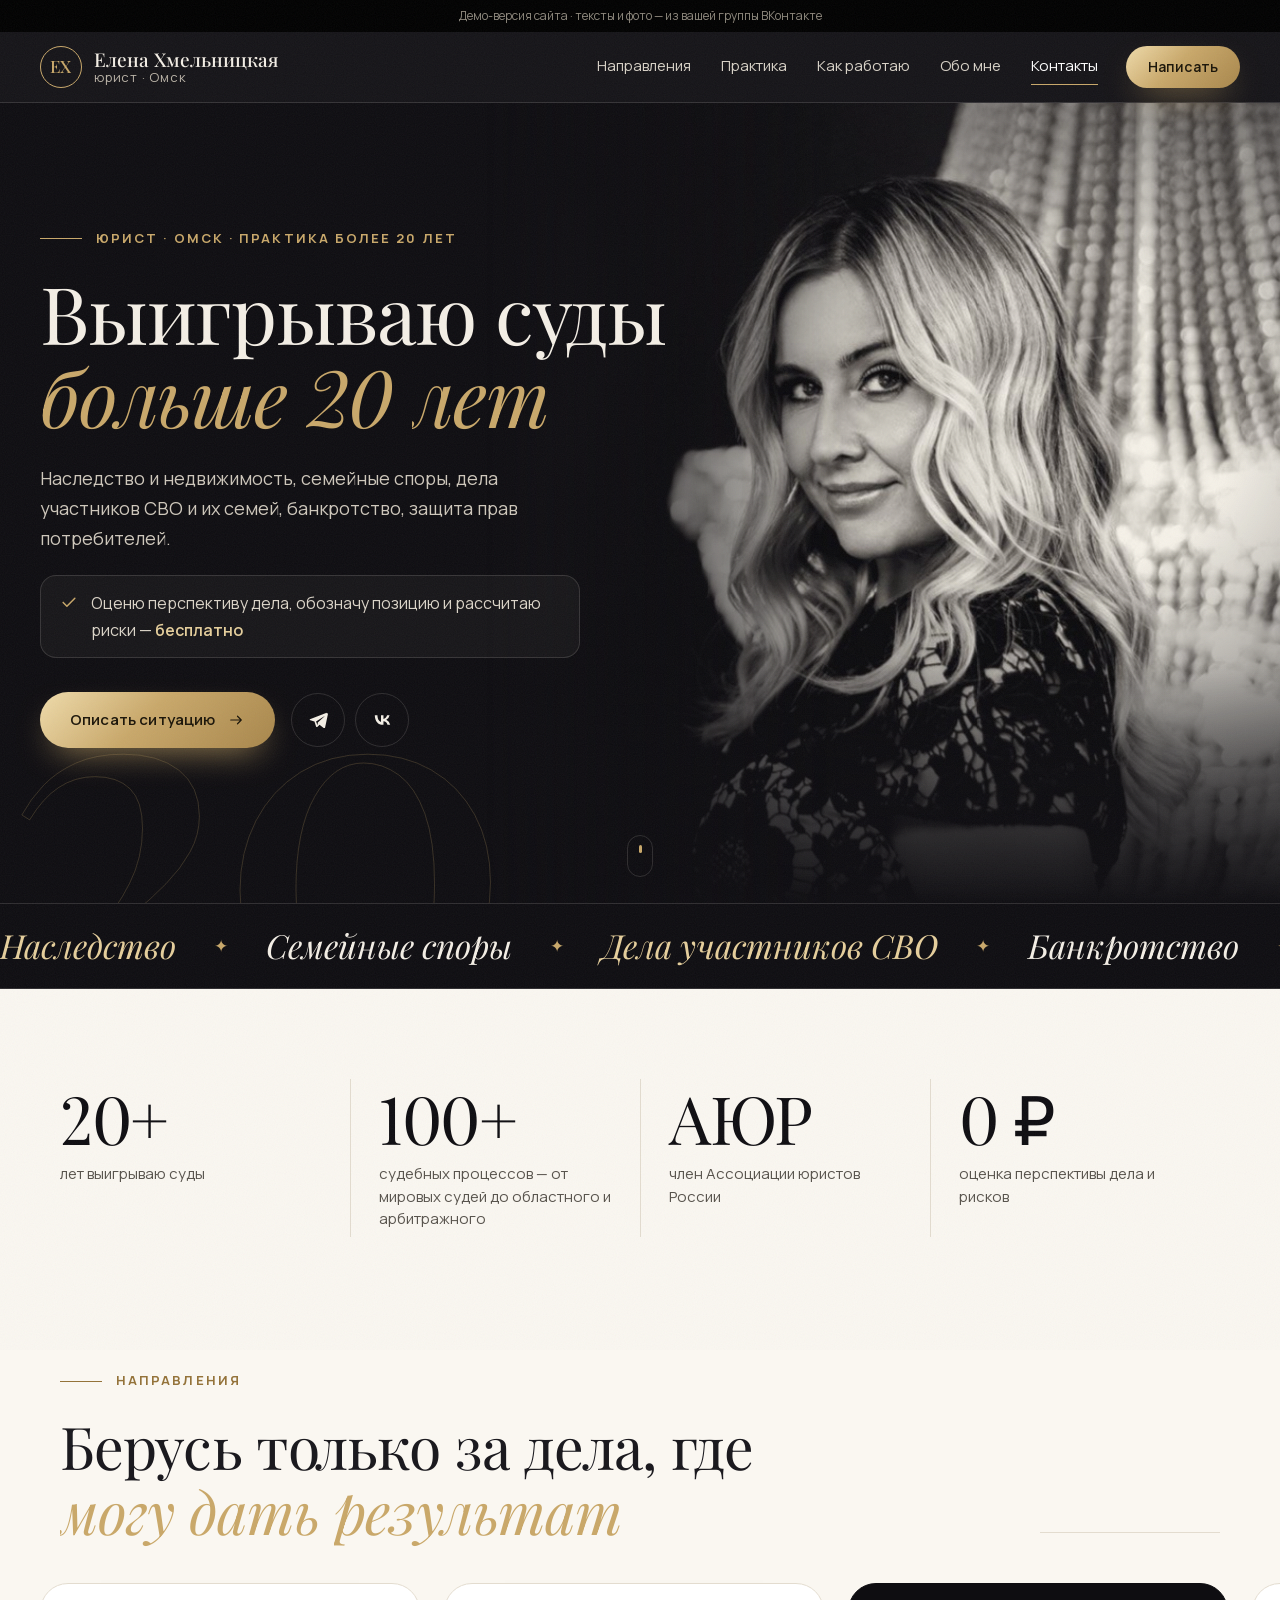
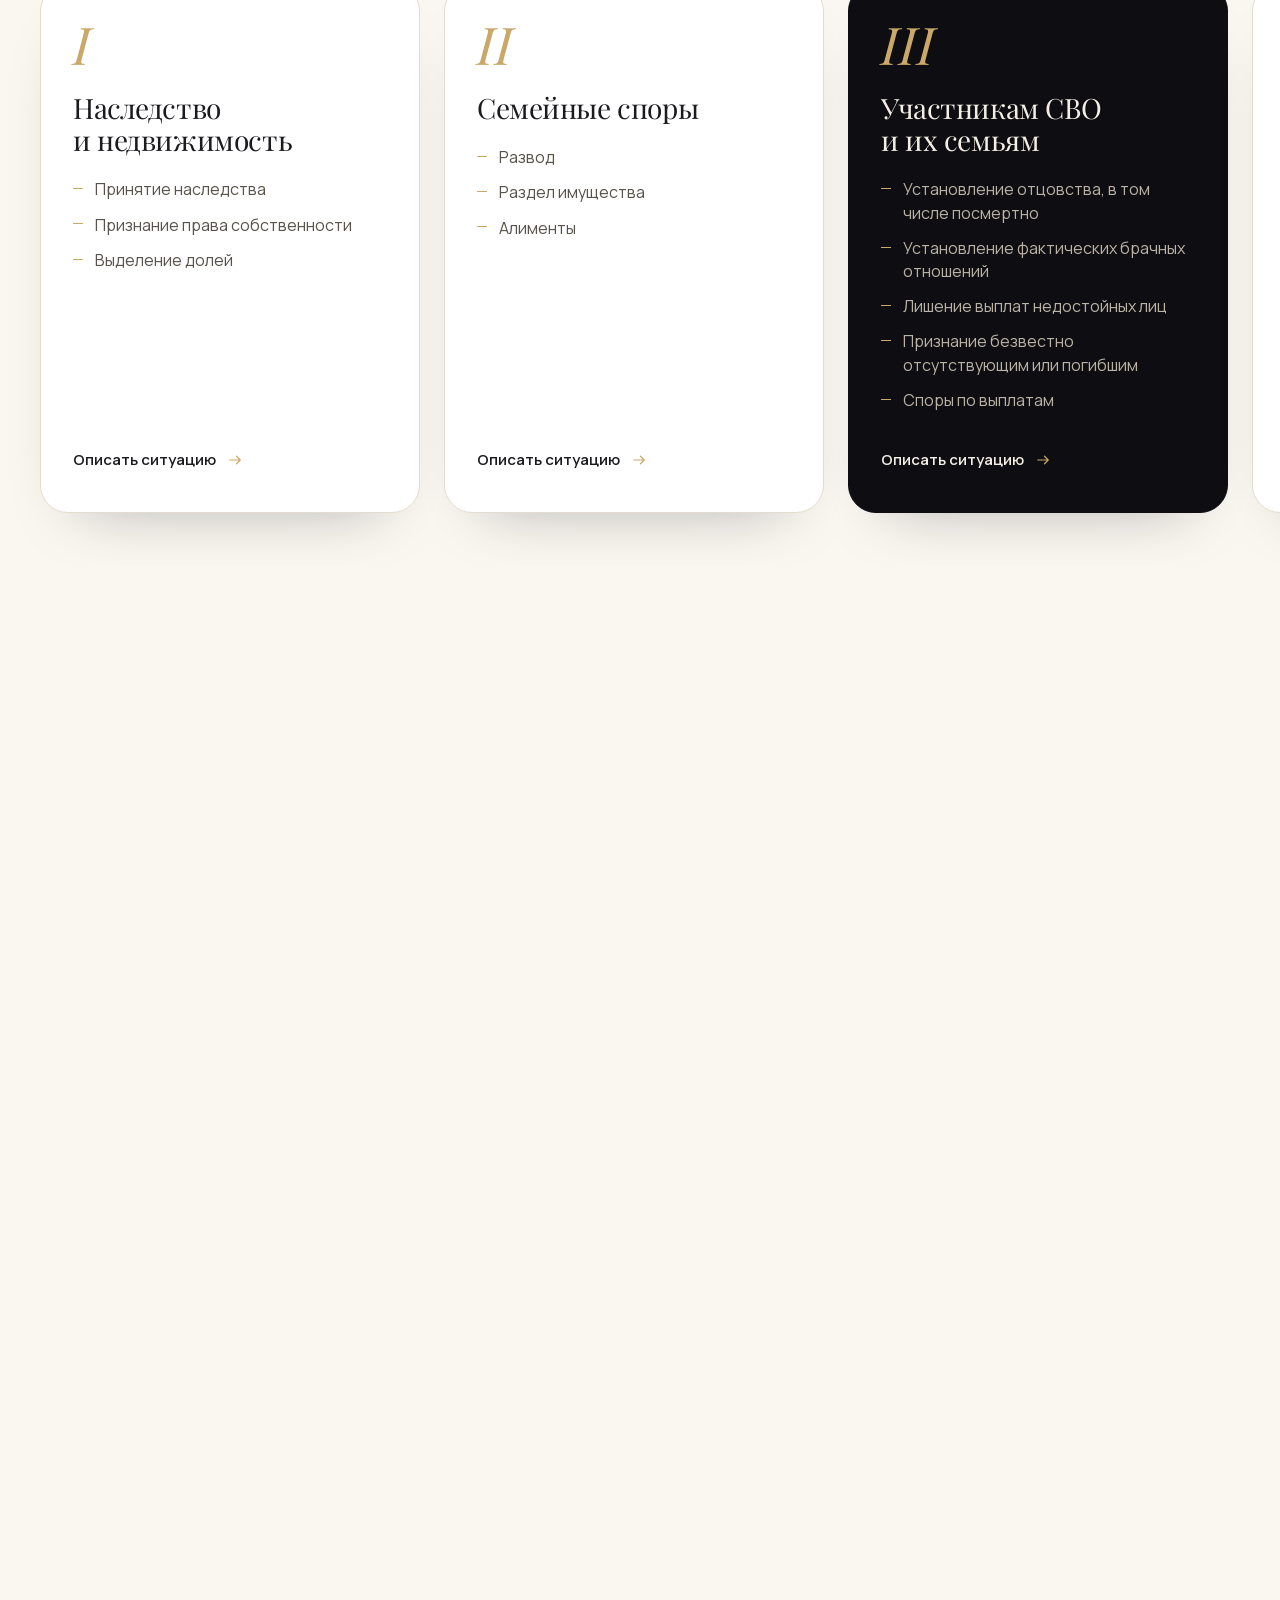
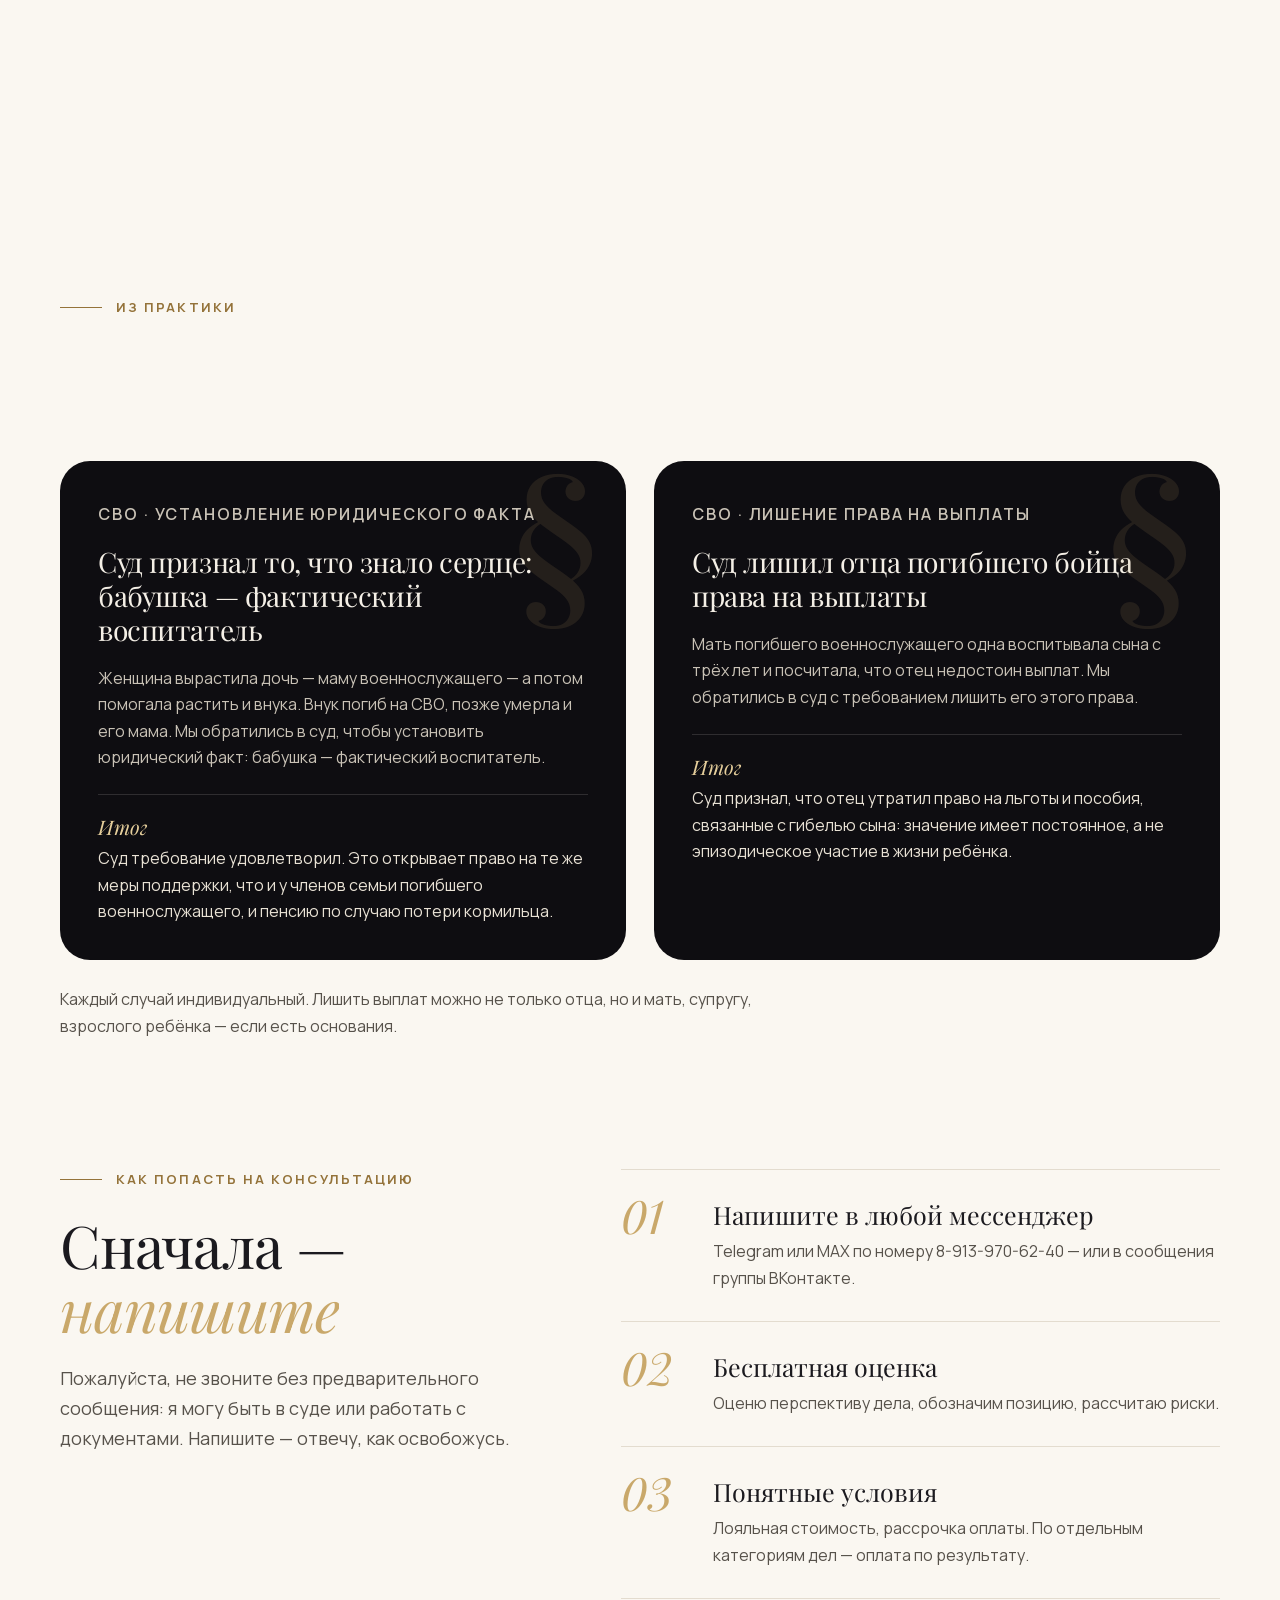
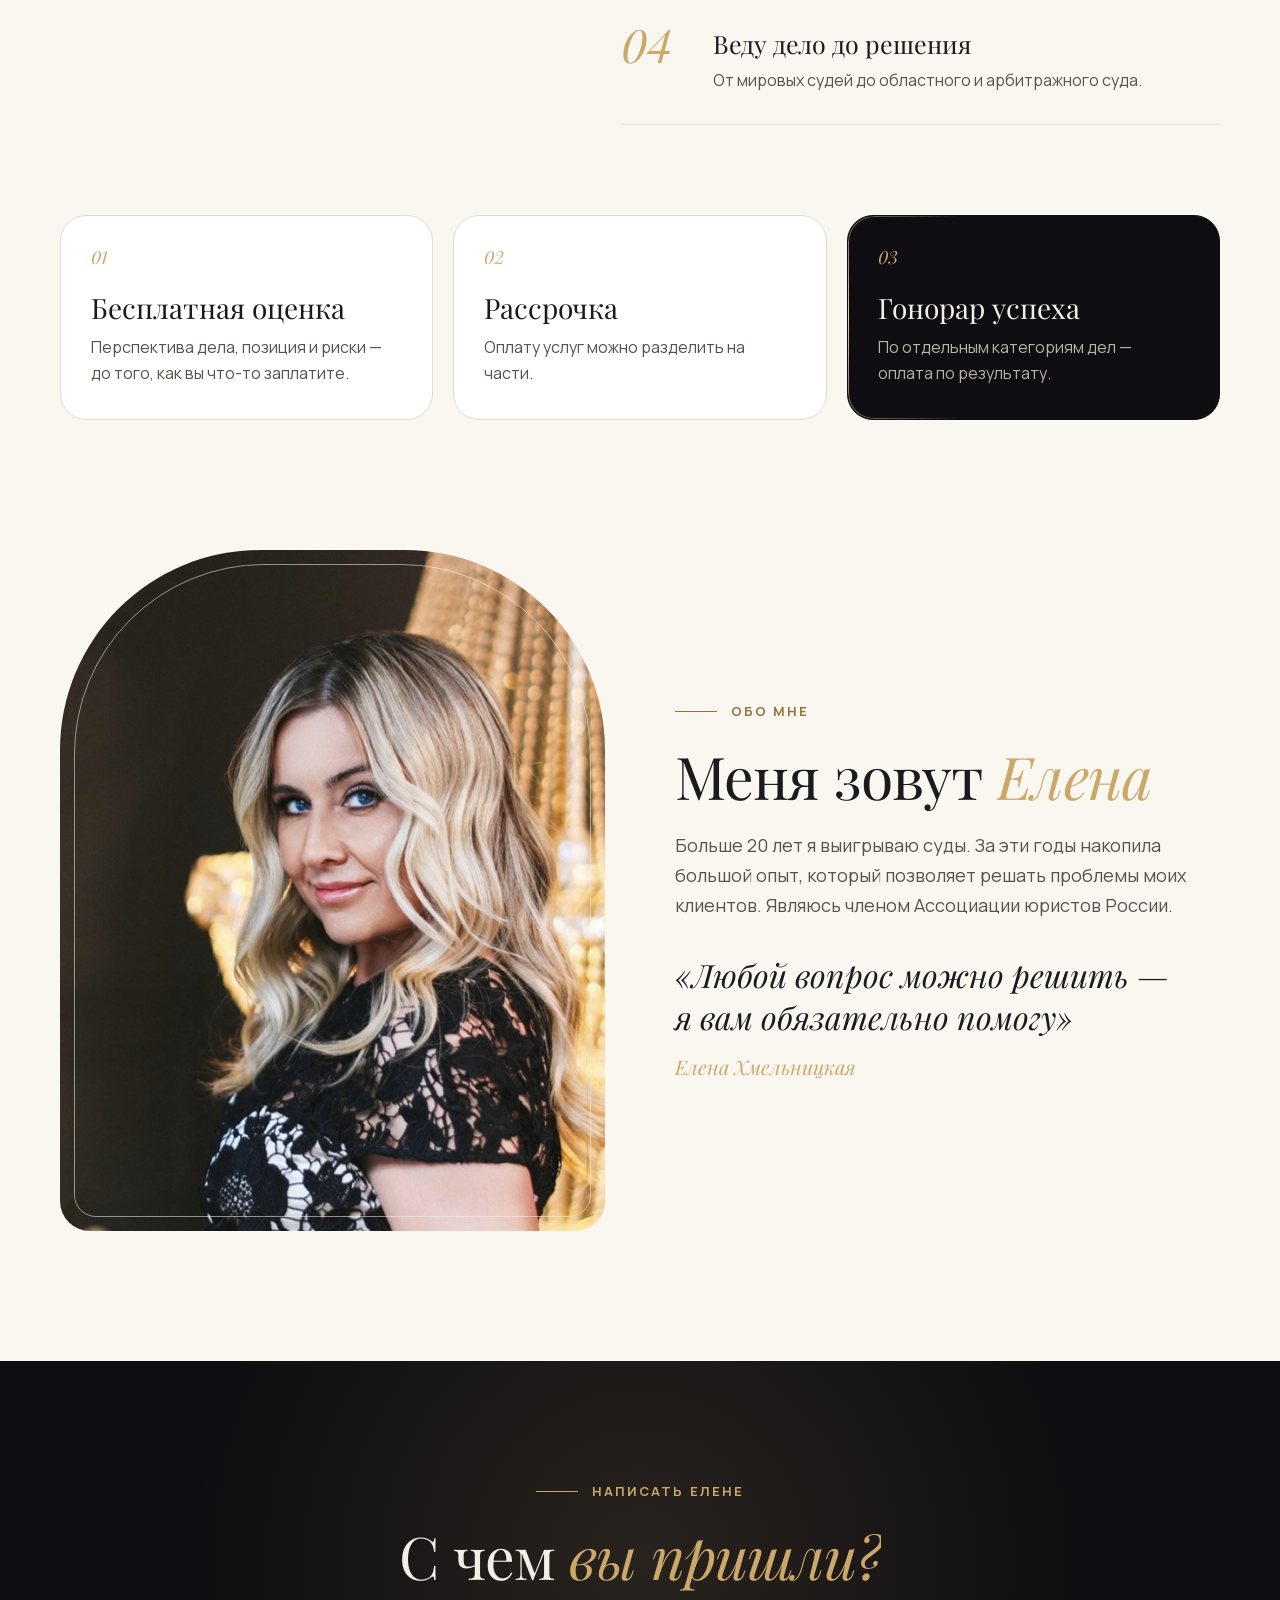
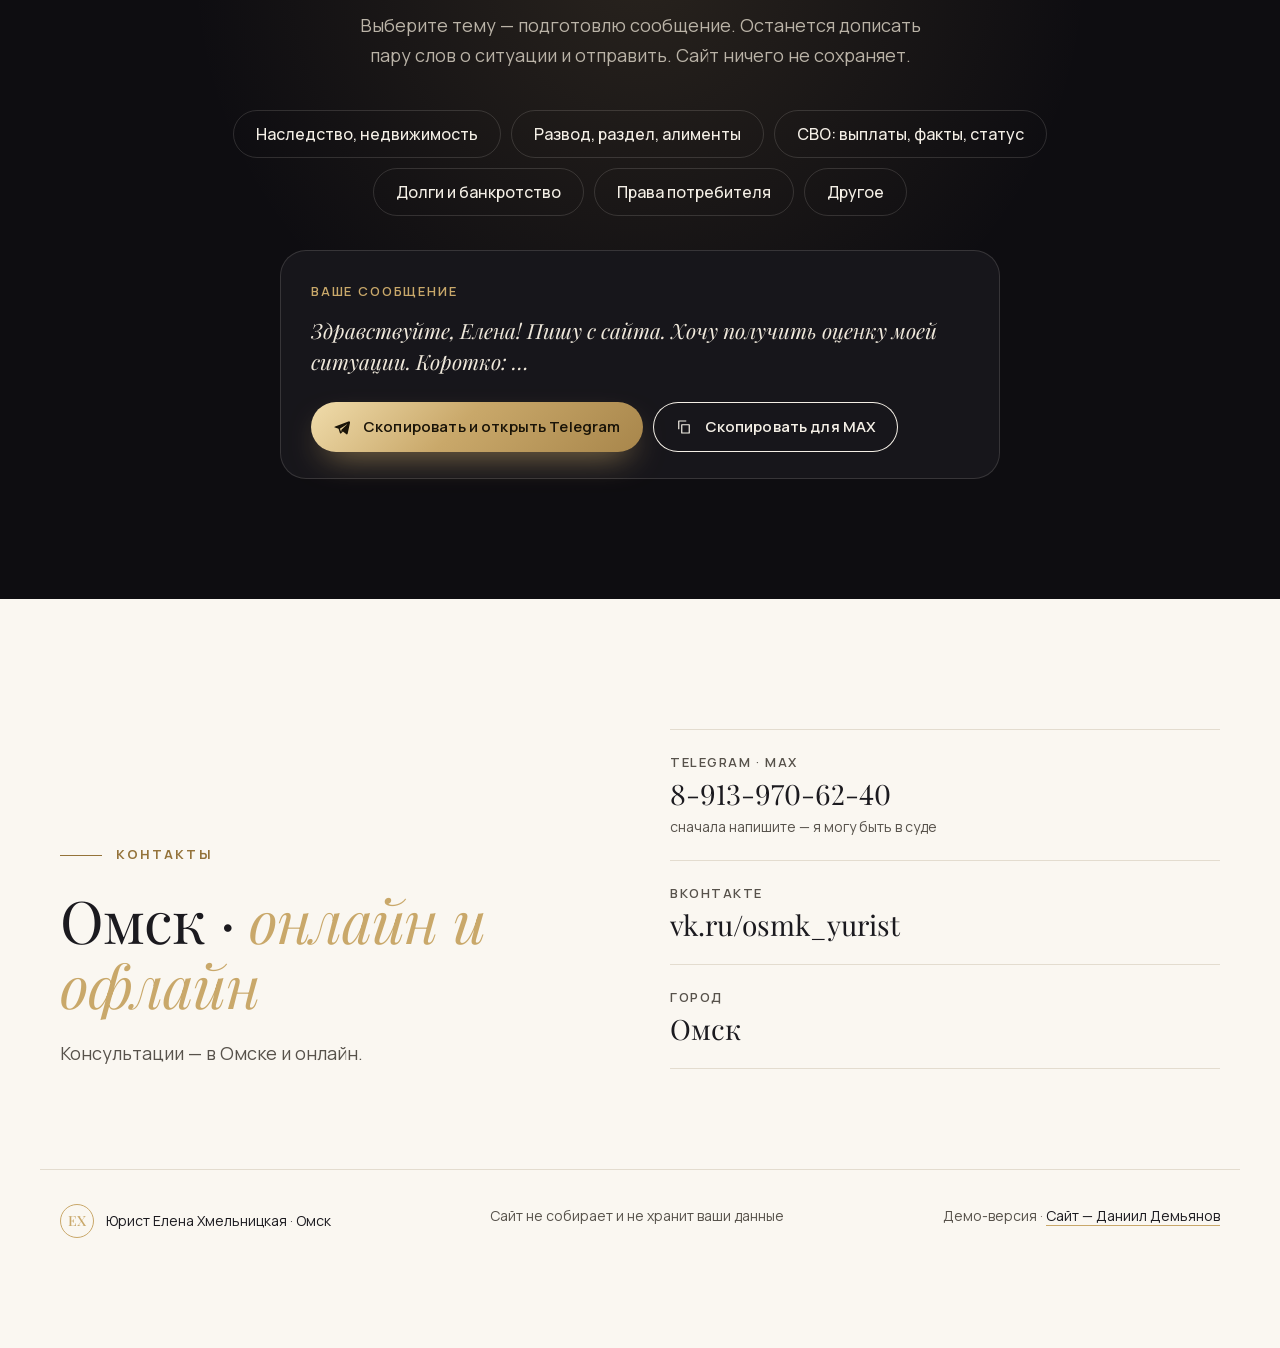
==== commit 640cddb6: "Add files via upload" ====
--- a/index.html
+++ b/index.html
@@ -13,7 +13,7 @@
 <meta name="twitter:card" content="summary_large_image">
 <meta name="theme-color" content="#0e0d11">
 <link rel="stylesheet" href="fonts/fonts.css?v=2">
-<link rel="stylesheet" href="style.css?v=20261022e">
+<link rel="stylesheet" href="style.css?v=20261025a">
 <link rel="icon" href="img/favicon.svg" type="image/svg+xml">
 <script type="application/ld+json">{"@context":"https://schema.org","@type":"LegalService","name":"Юрист Елена Хмельницкая","description":"Наследство и недвижимость, семейные споры, СВО, банкротство, защита прав потребителей","address":{"@type":"PostalAddress","addressLocality":"Омск"},"telephone":"+7 913 970-62-40","areaServed":"Омск","sameAs":["https://vk.ru/osmk_yurist"]}</script>
 </head>
@@ -21,7 +21,6 @@
 
 <svg width="0" height="0" style="position:absolute" aria-hidden="true">
   <symbol id="i-tg" viewBox="0 0 24 24"><path fill="currentColor" d="M21.4 4.2 2.9 11.3c-1.3.5-1.2 1.2-.2 1.5l4.7 1.5 1.8 5.6c.2.6.4.8.9.8.4 0 .6-.2.8-.4l2.3-2.2 4.7 3.5c.9.5 1.5.2 1.7-.8l3.1-14.5c.3-1.3-.5-1.8-1.3-1.5ZM9.2 14.2l9-5.7c.4-.3.8-.1.5.2l-7.5 6.8-.3 3.2-1.7-4.5Z"/></symbol>
-  <symbol id="i-wa" viewBox="0 0 24 24"><path fill="currentColor" d="M12 2a10 10 0 0 0-8.6 15.1L2 22l5-1.3A10 10 0 1 0 12 2Zm0 18.2c-1.5 0-3-.4-4.2-1.2l-.3-.2-3 .8.8-2.9-.2-.3A8.2 8.2 0 1 1 12 20.2Zm4.5-6.1c-.2-.1-1.5-.7-1.7-.8-.2-.1-.4-.1-.6.1l-.8 1c-.1.2-.3.2-.5.1a6.7 6.7 0 0 1-3.3-2.9c-.3-.4.2-.4.7-1.4.1-.2 0-.3 0-.4l-.8-1.8c-.2-.5-.4-.4-.6-.4h-.5c-.2 0-.4.1-.7.3-.2.3-.9.9-.9 2.2s.9 2.5 1 2.7c.1.2 1.8 2.8 4.4 3.9 1.6.7 2.3.8 3.1.6.5-.1 1.5-.6 1.7-1.2.2-.6.2-1.1.2-1.2-.1-.1-.3-.2-.5-.3Z"/></symbol>
   <symbol id="i-vk" viewBox="0 0 24 24"><path fill="currentColor" d="M12.8 18c-6 0-9.4-4.1-9.6-11h3c.1 5 2.3 7.2 4.1 7.6V7h2.8v4.3c1.7-.2 3.6-2.2 4.2-4.3h2.8a8.3 8.3 0 0 1-3.8 5.4 8.6 8.6 0 0 1 4.5 5.6h-3.1a5.4 5.4 0 0 0-4.6-3.9V18h-.3Z"/></symbol>
   <symbol id="i-arrow" viewBox="0 0 24 24"><path fill="none" stroke="currentColor" stroke-width="1.6" stroke-linecap="round" stroke-linejoin="round" d="M5 12h14m-5-5 5 5-5 5"/></symbol>
   <symbol id="i-copy" viewBox="0 0 24 24"><path fill="none" stroke="currentColor" stroke-width="1.6" stroke-linejoin="round" d="M9 9h10v11H9zM5 15V4h10"/></symbol>
@@ -59,7 +58,6 @@
       <a href="#write" class="btn btn-gold">Описать ситуацию<svg><use href="#i-arrow"/></svg></a>
       <div class="msg">
         <a href="https://t.me/+79139706240" target="_blank" rel="noopener" aria-label="Telegram"><svg><use href="#i-tg"/></svg></a>
-        <a href="https://wa.me/79139706240" target="_blank" rel="noopener" aria-label="WhatsApp"><svg><use href="#i-wa"/></svg></a>
         <a href="https://vk.me/osmk_yurist" target="_blank" rel="noopener" aria-label="ВКонтакте"><svg><use href="#i-vk"/></svg></a>
       </div>
     </div>
@@ -159,7 +157,7 @@
     <p class="txt">Пожалуйста, не звоните без предварительного сообщения: я могу быть в суде или работать с документами. Напишите — отвечу, как освобожусь.</p>
   </div>
   <ol class="steps">
-    <li class="rv"><b>Напишите в любой мессенджер</b><p>Telegram, MAX или WhatsApp по номеру 8-913-970-62-40 — или в сообщения группы ВКонтакте.</p></li>
+    <li class="rv"><b>Напишите в любой мессенджер</b><p>Telegram или MAX по номеру 8-913-970-62-40 — или в сообщения группы ВКонтакте.</p></li>
     <li class="rv"><b>Бесплатная оценка</b><p>Оценю перспективу дела, обозначим позицию, рассчитаю риски.</p></li>
     <li class="rv"><b>Понятные условия</b><p>Лояльная стоимость, рассрочка оплаты. По отдельным категориям дел — оплата по результату.</p></li>
     <li class="rv"><b>Веду дело до решения</b><p>От мировых судей до областного и арбитражного суда.</p></li>
@@ -203,8 +201,7 @@
       <p class="letter-k">Ваше сообщение</p>
       <p class="letter-t" id="letter">Здравствуйте, Елена! Пишу с сайта. Хочу получить оценку моей ситуации. Коротко: …</p>
       <div class="letter-btns">
-        <a class="btn btn-gold" id="sendWa" href="https://wa.me/79139706240" target="_blank" rel="noopener"><svg><use href="#i-wa"/></svg><span>Отправить в WhatsApp</span></a>
-        <button type="button" class="btn btn-line" id="copyTg"><svg><use href="#i-tg"/></svg><span>Скопировать и открыть Telegram</span></button>
+        <button type="button" class="btn btn-gold" id="copyTg"><svg><use href="#i-tg"/></svg><span>Скопировать и открыть Telegram</span></button>
         <button type="button" class="btn btn-line" id="copyOnly"><svg><use href="#i-copy"/></svg><span>Скопировать для MAX</span></button>
       </div>
     </div>
@@ -219,7 +216,7 @@
     <p class="txt">Консультации — в Омске и онлайн.</p>
   </div>
   <ul class="clist">
-    <li><span>Telegram · MAX · WhatsApp</span><a href="https://t.me/+79139706240" target="_blank" rel="noopener">8-913-970-62-40</a><small>сначала напишите — я могу быть в суде</small></li>
+    <li><span>Telegram · MAX</span><a href="https://t.me/+79139706240" target="_blank" rel="noopener">8-913-970-62-40</a><small>сначала напишите — я могу быть в суде</small></li>
     <li><span>ВКонтакте</span><a href="https://vk.ru/osmk_yurist" target="_blank" rel="noopener">vk.ru/osmk_yurist</a></li>
     <li><span>Город</span><b>Омск</b></li>
   </ul>
@@ -237,6 +234,6 @@
 
 <a href="#write" class="fab">Написать Елене<svg><use href="#i-arrow"/></svg></a>
 
-<script src="script.js?v=20261022b"></script>
+<script src="script.js?v=20261025a"></script>
 </body>
 </html>
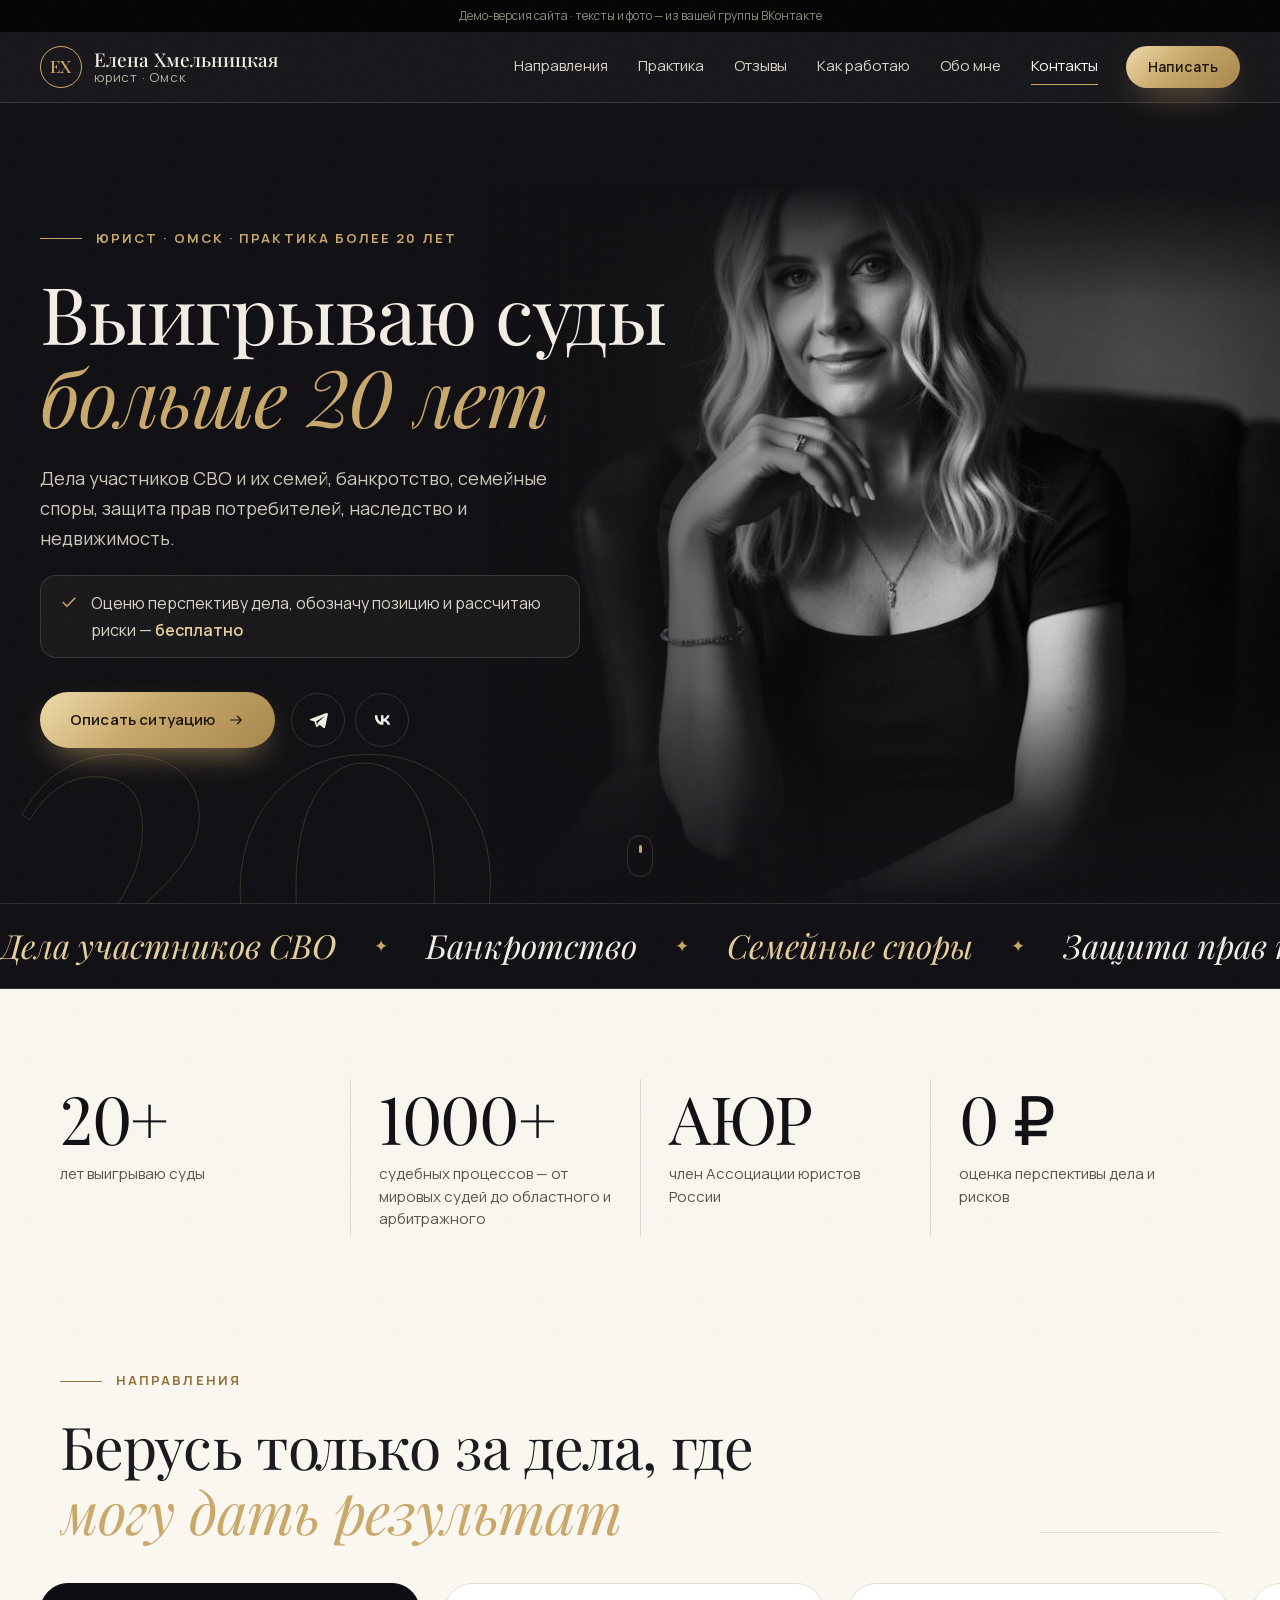
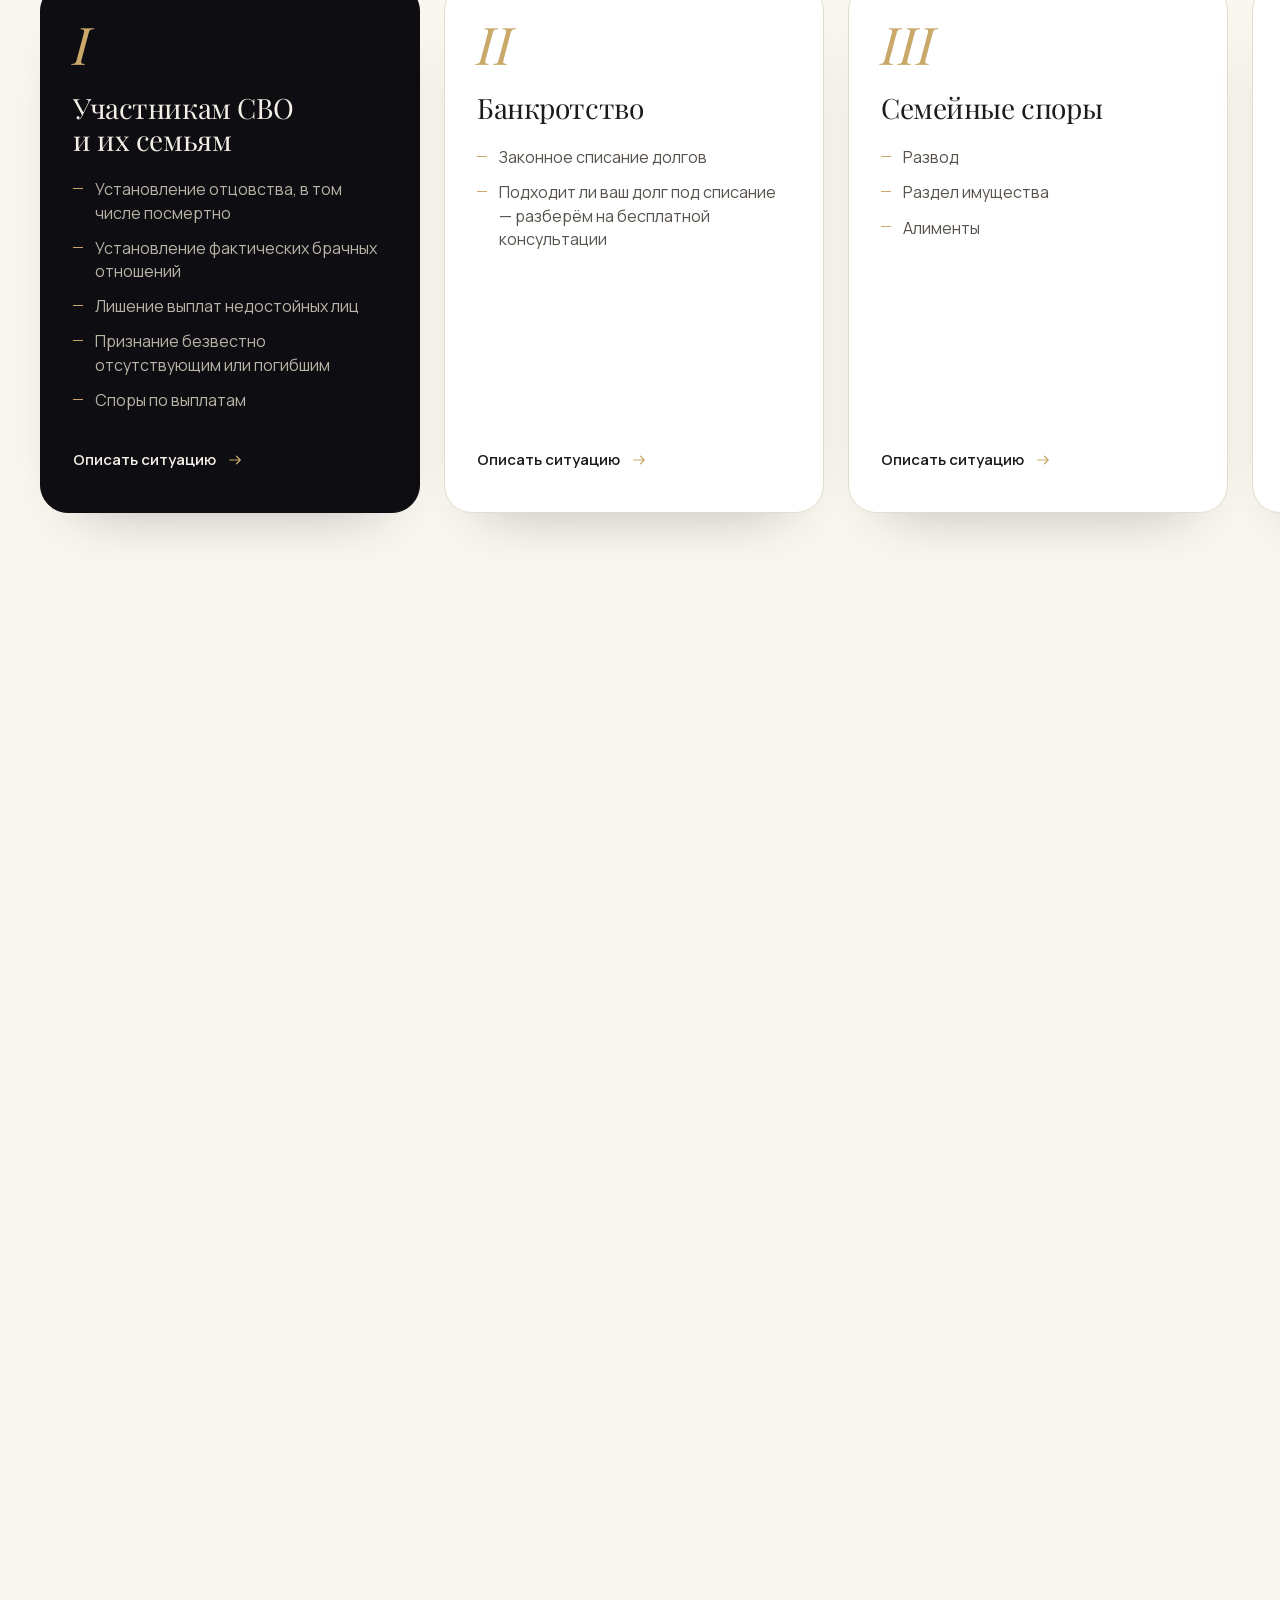
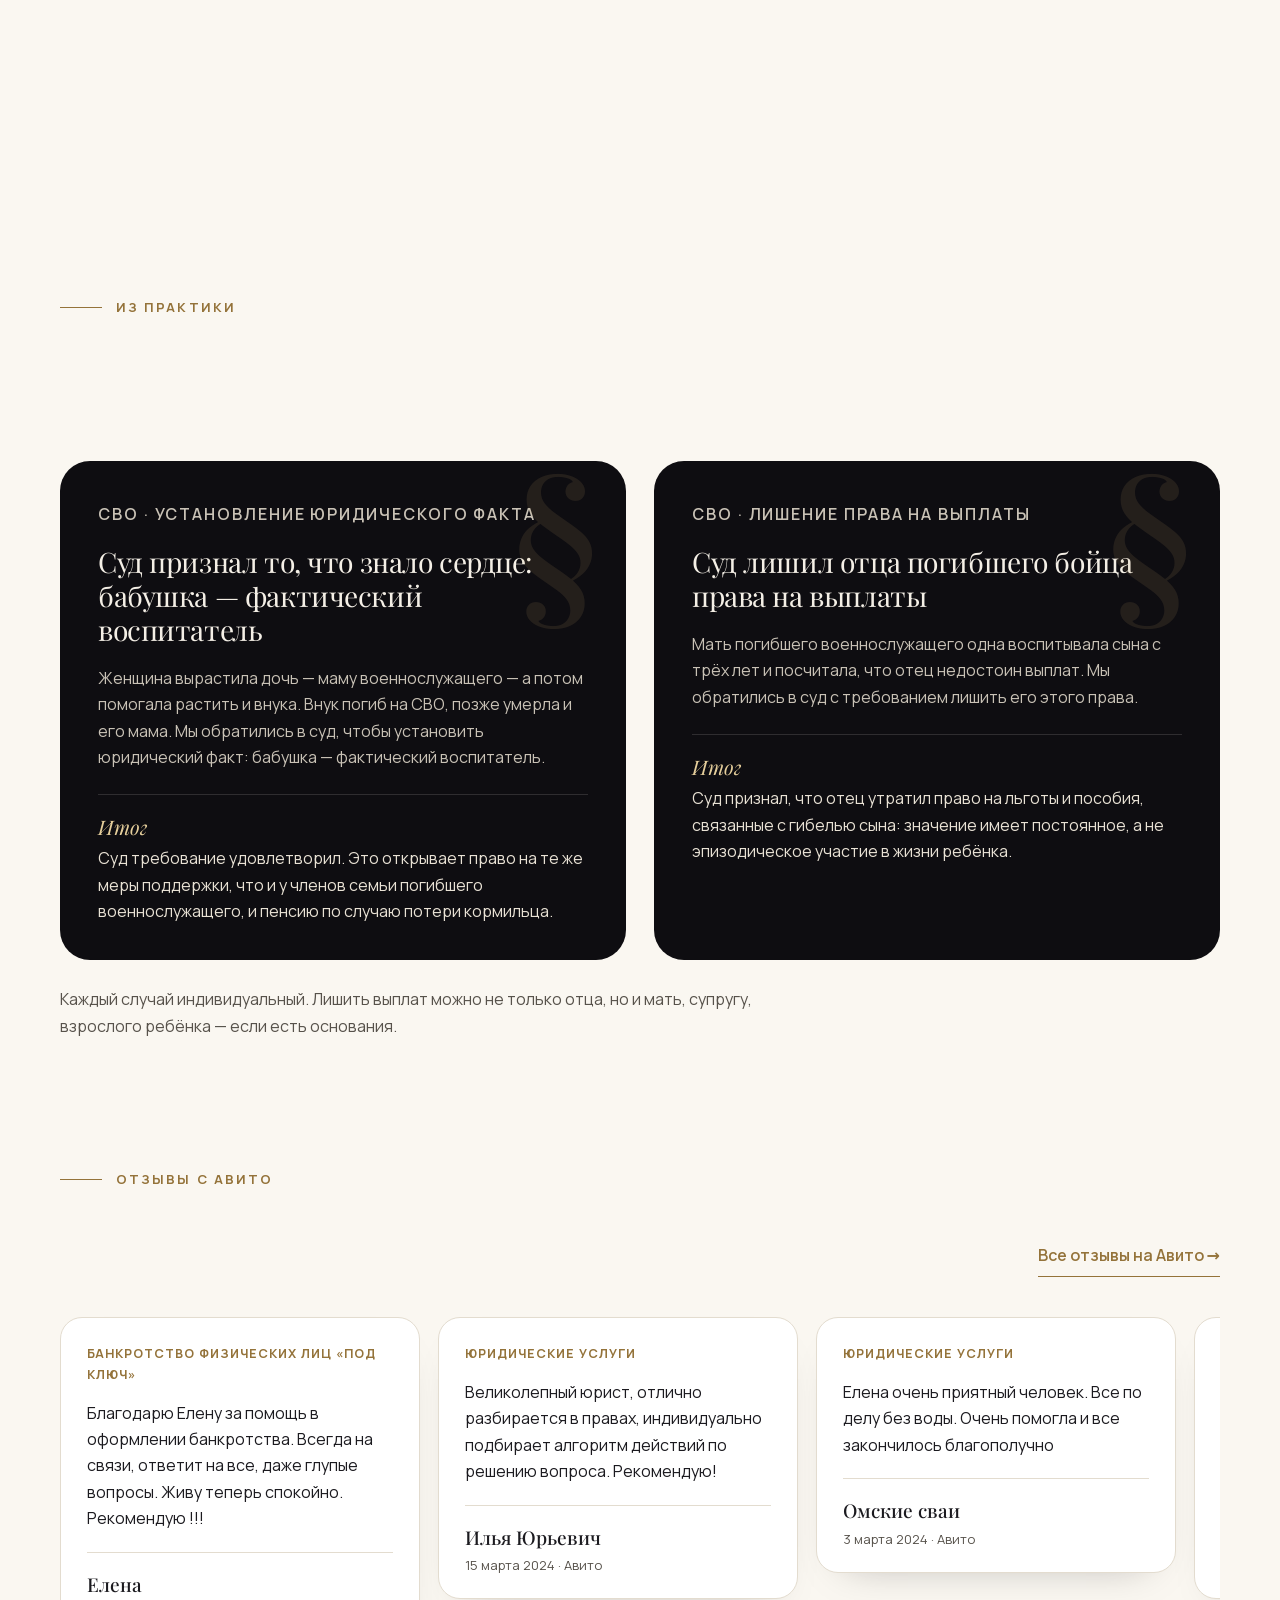
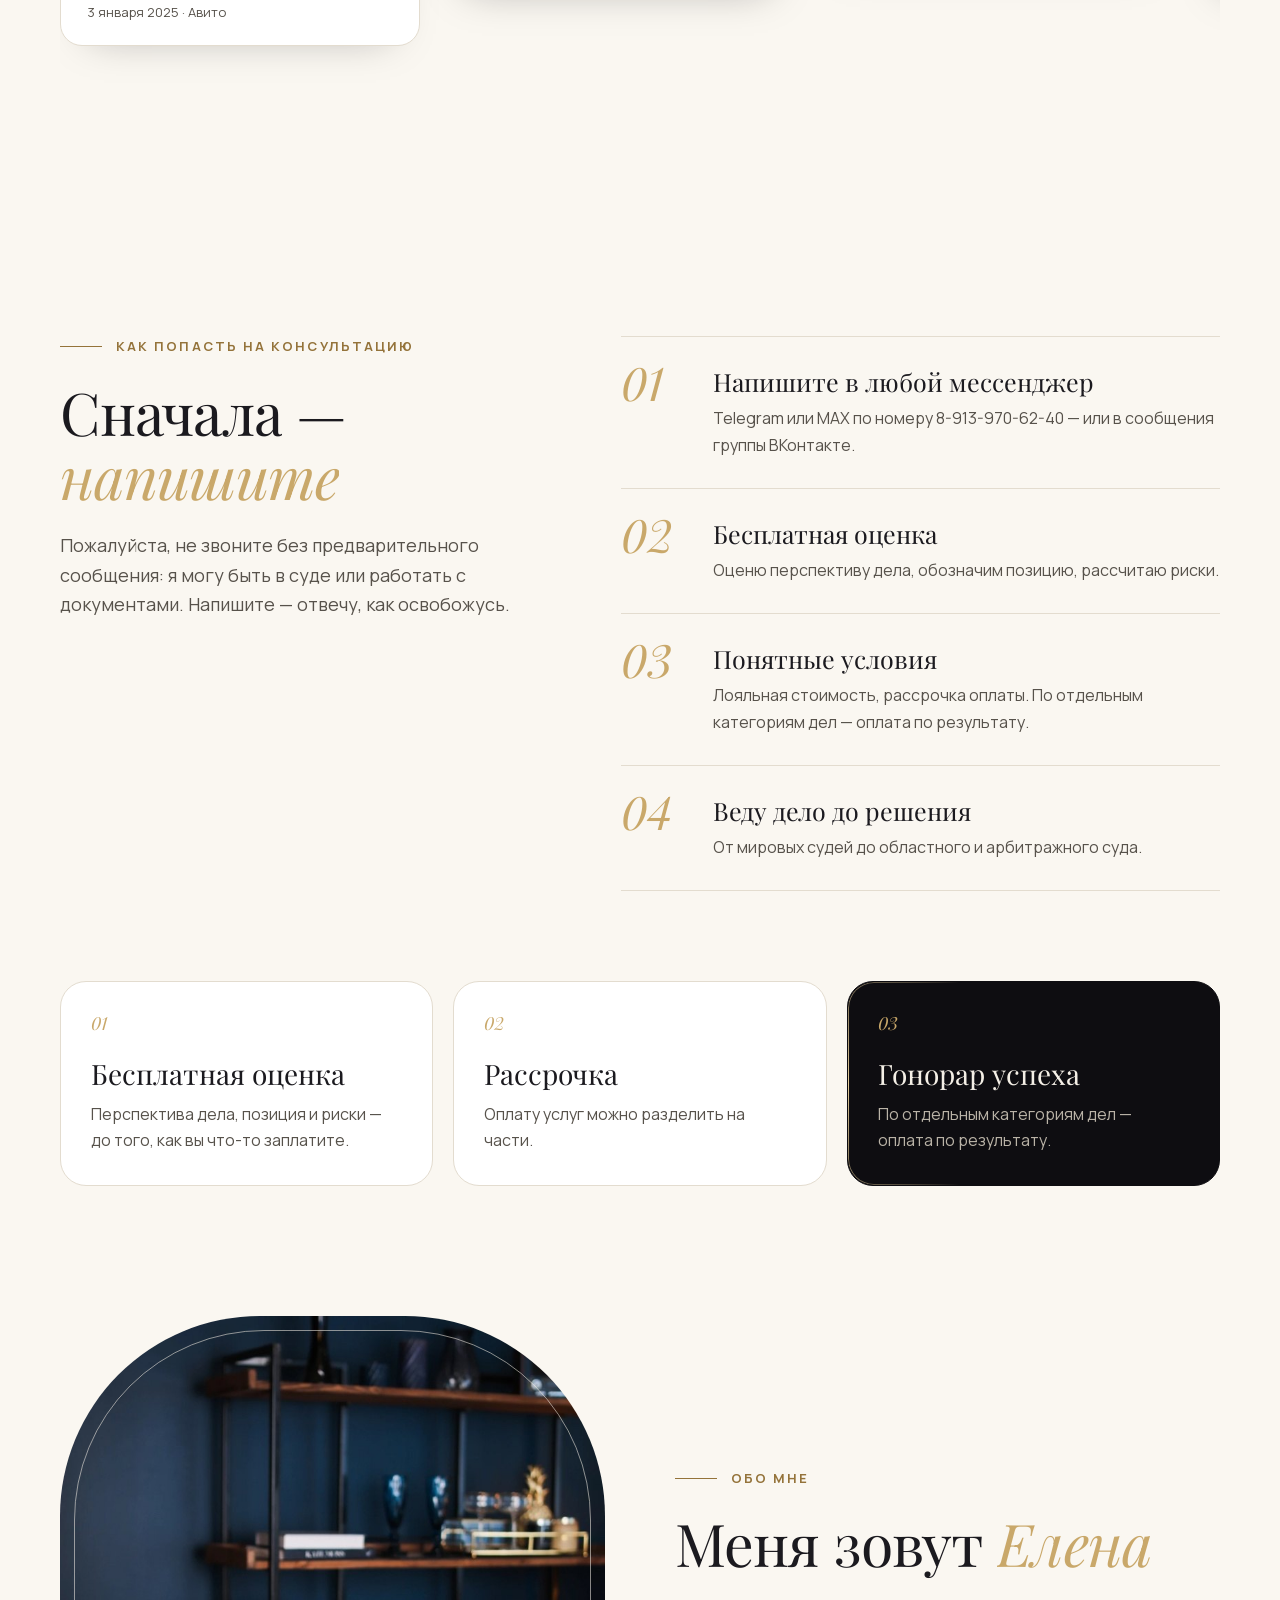
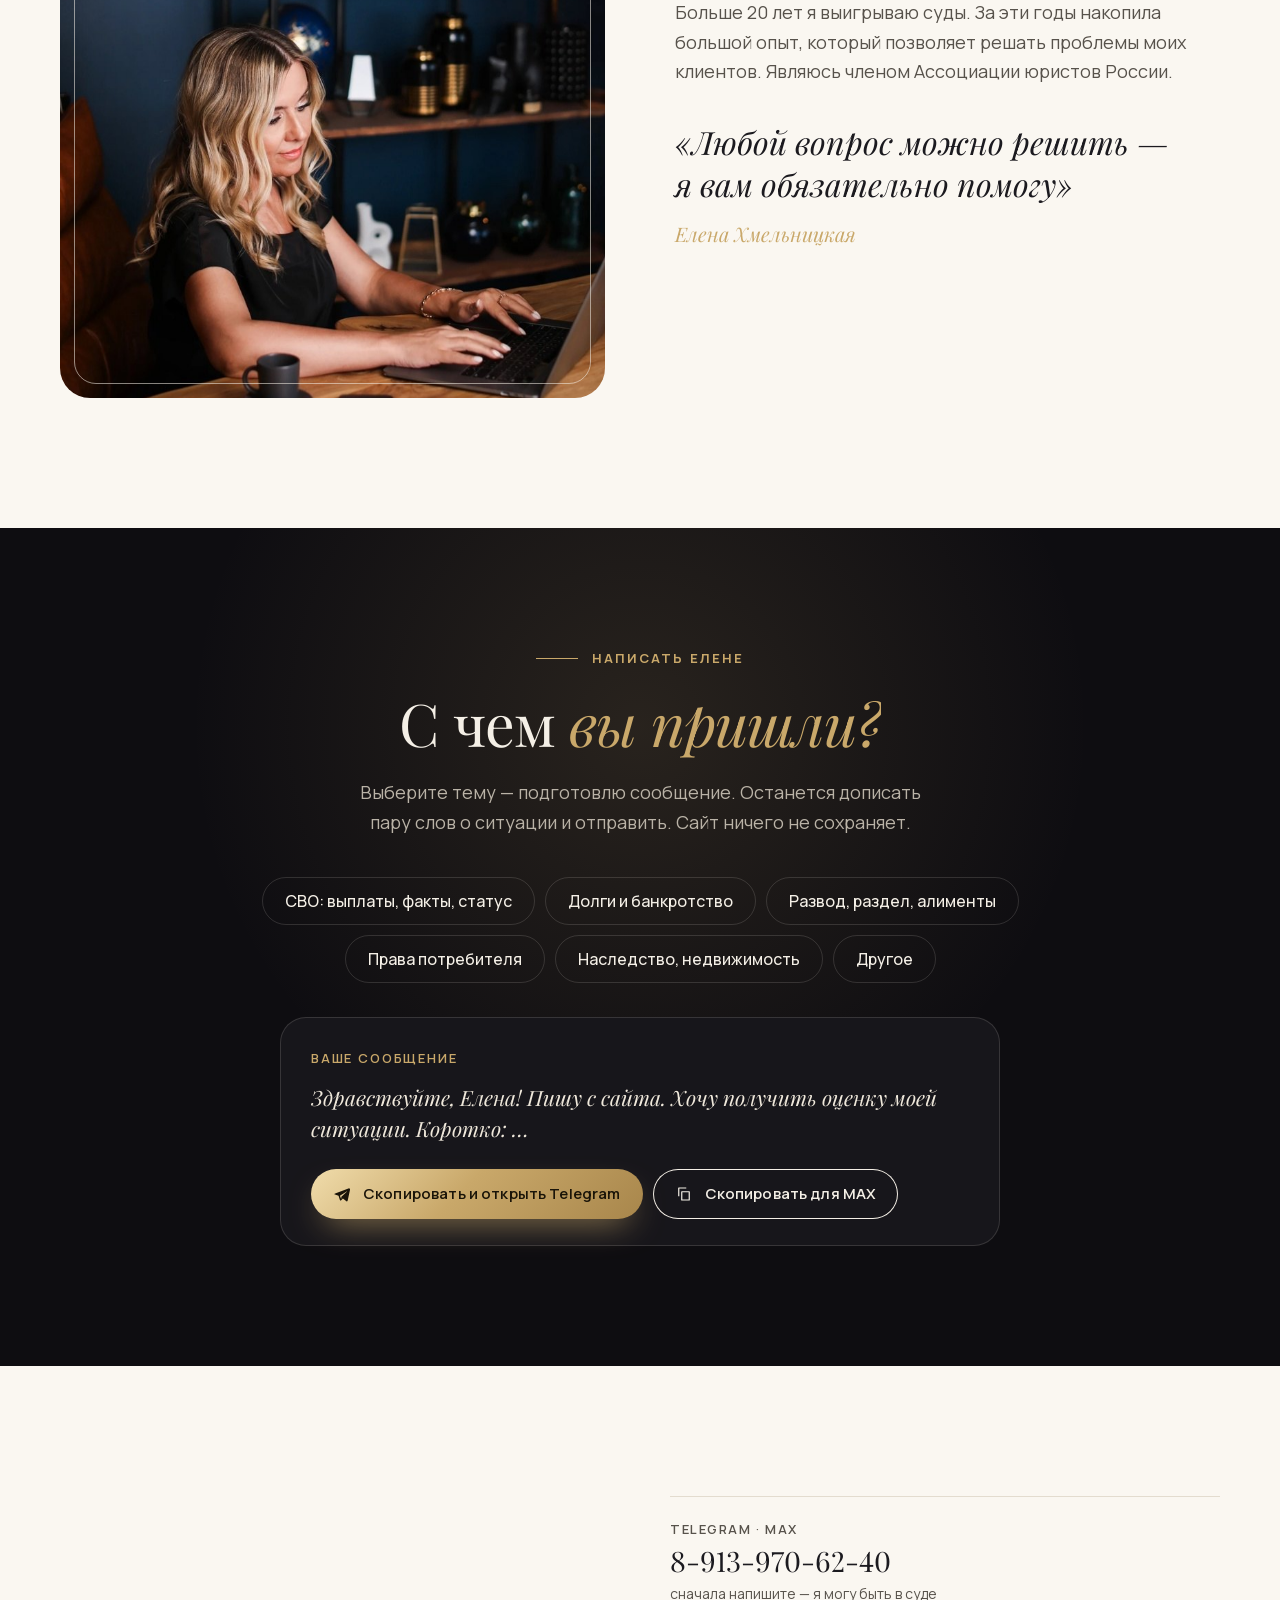
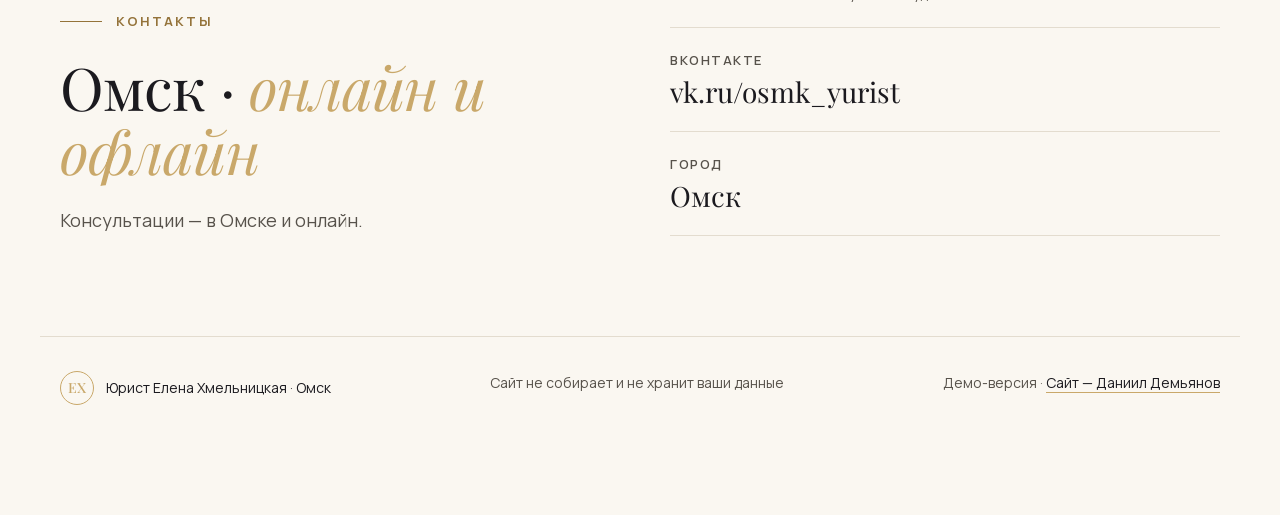
==== commit 8b4f7962: "Add files via upload" ====
--- a/index.html
+++ b/index.html
@@ -3,8 +3,8 @@
 <head>
 <meta charset="utf-8">
 <meta name="viewport" content="width=device-width, initial-scale=1, viewport-fit=cover">
-<title>Юрист Елена Хмельницкая — Омск · наследство, семейные споры, СВО, банкротство</title>
-<meta name="description" content="Юрист в Омске, более 20 лет практики. Наследство и недвижимость, семейные споры, дела участников СВО и их семей, банкротство, защита прав потребителей. Оценка перспективы дела и рисков — бесплатно.">
+<title>Юрист Елена Хмельницкая — Омск · СВО, банкротство, семейные споры, наследство</title>
+<meta name="description" content="Юрист в Омске, более 20 лет практики. Дела участников СВО и их семей, банкротство, семейные споры, защита прав потребителей, наследство и недвижимость. Оценка перспективы дела и рисков — бесплатно.">
 <meta property="og:title" content="Юрист Елена Хмельницкая — Омск">
 <meta property="og:description" content="Более 20 лет выигрываю суды. Оценка перспективы дела — бесплатно. Рассрочка, гонорар успеха.">
 <meta property="og:image" content="https://danielsque18.github.io/yurist/img/og.jpg">
@@ -13,9 +13,9 @@
 <meta name="twitter:card" content="summary_large_image">
 <meta name="theme-color" content="#0e0d11">
 <link rel="stylesheet" href="fonts/fonts.css?v=2">
-<link rel="stylesheet" href="style.css?v=20261025a">
+<link rel="stylesheet" href="style.css?v=20261027f">
 <link rel="icon" href="img/favicon.svg" type="image/svg+xml">
-<script type="application/ld+json">{"@context":"https://schema.org","@type":"LegalService","name":"Юрист Елена Хмельницкая","description":"Наследство и недвижимость, семейные споры, СВО, банкротство, защита прав потребителей","address":{"@type":"PostalAddress","addressLocality":"Омск"},"telephone":"+7 913 970-62-40","areaServed":"Омск","sameAs":["https://vk.ru/osmk_yurist"]}</script>
+<script type="application/ld+json">{"@context":"https://schema.org","@type":"LegalService","name":"Юрист Елена Хмельницкая","description":"Дела участников СВО, банкротство, семейные споры, защита прав потребителей, наследство и недвижимость","address":{"@type":"PostalAddress","addressLocality":"Омск"},"telephone":"+7 913 970-62-40","areaServed":"Омск","sameAs":["https://vk.ru/osmk_yurist"]}</script>
 </head>
 <body>
 
@@ -35,6 +35,7 @@
   <nav class="nav" id="nav">
     <a href="#practice">Направления</a>
     <a href="#cases">Практика</a>
+    <a href="#reviews">Отзывы</a>
     <a href="#how">Как работаю</a>
     <a href="#about">Обо мне</a>
     <a href="#contacts">Контакты</a>
@@ -47,12 +48,12 @@
 
 <!-- ПЕРВЫЙ ЭКРАН -->
 <section class="hero" id="hero">
-  <div class="hero-photo" aria-hidden="true"><img src="img/elena-bw.jpg" alt="" width="1010" height="846" fetchpriority="high"></div>
+  <div class="hero-photo" aria-hidden="true"><img src="img/elena-hero.jpg" alt="" width="1024" height="1024" fetchpriority="high"></div>
   <div class="hero-num" aria-hidden="true">20</div>
   <div class="hero-in">
     <p class="over"><span class="line"></span>Юрист · Омск · практика более&nbsp;20&nbsp;лет</p>
     <h1 data-split>Выигрываю суды <em>больше&nbsp;20&nbsp;лет</em></h1>
-    <p class="lead">Наследство и недвижимость, семейные споры, дела участников СВО и их семей, банкротство, защита прав потребителей.</p>
+    <p class="lead">Дела участников СВО и их семей, банкротство, семейные споры, защита прав потребителей, наследство и недвижимость.</p>
     <p class="free"><svg><use href="#i-check"/></svg><span>Оценю перспективу дела, обозначу позицию и рассчитаю риски — <b>бесплатно</b></span></p>
     <div class="cta">
       <a href="#write" class="btn btn-gold">Описать ситуацию<svg><use href="#i-arrow"/></svg></a>
@@ -67,14 +68,14 @@
 
 <!-- БЕГУЩАЯ СТРОКА -->
 <div class="marquee" aria-hidden="true"><div class="mq-in">
-  <span>Наследство</span><i>✦</i><span>Семейные споры</span><i>✦</i><span>Дела участников СВО</span><i>✦</i><span>Банкротство</span><i>✦</i><span>Защита прав потребителей</span><i>✦</i>
-  <span>Наследство</span><i>✦</i><span>Семейные споры</span><i>✦</i><span>Дела участников СВО</span><i>✦</i><span>Банкротство</span><i>✦</i><span>Защита прав потребителей</span><i>✦</i>
+  <span>Дела участников СВО</span><i>✦</i><span>Банкротство</span><i>✦</i><span>Семейные споры</span><i>✦</i><span>Защита прав потребителей</span><i>✦</i><span>Наследство</span><i>✦</i>
+  <span>Дела участников СВО</span><i>✦</i><span>Банкротство</span><i>✦</i><span>Семейные споры</span><i>✦</i><span>Защита прав потребителей</span><i>✦</i><span>Наследство</span><i>✦</i>
 </div></div>
 
 <!-- ЦИФРЫ -->
 <section class="facts" id="facts">
   <div class="fact rv"><b><span data-count="20">20</span>+</b><span>лет выигрываю суды</span></div>
-  <div class="fact rv"><b><span data-count="100">100</span>+</b><span>судебных процессов — от мировых судей до областного и арбитражного</span></div>
+  <div class="fact rv"><b><span data-count="1000">1000</span>+</b><span>судебных процессов — от мировых судей до областного и арбитражного</span></div>
   <div class="fact rv"><b>АЮР</b><span>член Ассоциации юристов России</span></div>
   <div class="fact rv"><b>0 ₽</b><span>оценка перспективы дела и рисков</span></div>
 </section>
@@ -88,35 +89,35 @@
       <p class="pr-progress" aria-hidden="true"><i></i></p>
     </div>
     <div class="pr-track">
-      <article class="pcard rv">
+      <article class="pcard pcard-dark rv">
         <span class="pnum">I</span>
+        <h3>Участникам СВО и&nbsp;их&nbsp;семьям</h3>
+        <ul><li>Установление отцовства, в том числе посмертно</li><li>Установление фактических брачных отношений</li><li>Лишение выплат недостойных лиц</li><li>Признание безвестно отсутствующим или погибшим</li><li>Споры по выплатам</li></ul>
+        <a href="#write" data-topic="Вопрос, связанный с СВО" class="plink">Описать ситуацию<svg><use href="#i-arrow"/></svg></a>
+      </article>
+      <article class="pcard rv">
+        <span class="pnum">II</span>
+        <h3>Банкротство</h3>
+        <ul><li>Законное списание долгов</li><li>Подходит ли ваш долг под списание — разберём на бесплатной консультации</li></ul>
+        <a href="#write" data-topic="Долги и банкротство" class="plink">Описать ситуацию<svg><use href="#i-arrow"/></svg></a>
+      </article>
+      <article class="pcard rv">
+        <span class="pnum">III</span>
+        <h3>Семейные споры</h3>
+        <ul><li>Развод</li><li>Раздел имущества</li><li>Алименты</li></ul>
+        <a href="#write" data-topic="Семейный спор" class="plink">Описать ситуацию<svg><use href="#i-arrow"/></svg></a>
+      </article>
+      <article class="pcard rv">
+        <span class="pnum">IV</span>
+        <h3>Защита прав потребителей</h3>
+        <ul><li>Представительство в суде по делам о защите прав потребителей</li></ul>
+        <a href="#write" data-topic="Защита прав потребителя" class="plink">Описать ситуацию<svg><use href="#i-arrow"/></svg></a>
+      </article>
+      <article class="pcard rv">
+        <span class="pnum">V</span>
         <h3>Наследство и&nbsp;недвижимость</h3>
         <ul><li>Принятие наследства</li><li>Признание права собственности</li><li>Выделение долей</li></ul>
         <a href="#write" data-topic="Наследство и недвижимость" class="plink">Описать ситуацию<svg><use href="#i-arrow"/></svg></a>
-      </article>
-      <article class="pcard rv">
-        <span class="pnum">II</span>
-        <h3>Семейные споры</h3>
-        <ul><li>Развод</li><li>Раздел имущества</li><li>Алименты</li></ul>
-        <a href="#write" data-topic="Семейный спор" class="plink">Описать ситуацию<svg><use href="#i-arrow"/></svg></a>
-      </article>
-      <article class="pcard pcard-dark rv">
-        <span class="pnum">III</span>
-        <h3>Участникам СВО и&nbsp;их&nbsp;семьям</h3>
-        <ul><li>Установление отцовства, в том числе посмертно</li><li>Установление фактических брачных отношений</li><li>Лишение выплат недостойных лиц</li><li>Признание безвестно отсутствующим или погибшим</li><li>Споры по выплатам</li></ul>
-        <a href="#write" data-topic="Вопрос, связанный с СВО" class="plink">Описать ситуацию<svg><use href="#i-arrow"/></svg></a>
-      </article>
-      <article class="pcard rv">
-        <span class="pnum">IV</span>
-        <h3>Банкротство</h3>
-        <ul><li>Законное списание долгов</li><li>Подходит ли ваш долг под списание — разберём на бесплатной консультации</li></ul>
-        <a href="#write" data-topic="Долги и банкротство" class="plink">Описать ситуацию<svg><use href="#i-arrow"/></svg></a>
-      </article>
-      <article class="pcard rv">
-        <span class="pnum">V</span>
-        <h3>Защита прав потребителей</h3>
-        <ul><li>Представительство в суде по делам о защите прав потребителей</li></ul>
-        <a href="#write" data-topic="Защита прав потребителя" class="plink">Описать ситуацию<svg><use href="#i-arrow"/></svg></a>
       </article>
       <article class="pcard pcard-no rv">
         <span class="pnum"><svg><use href="#i-x"/></svg></span>
@@ -149,6 +150,31 @@
   <p class="case-note">Каждый случай индивидуальный. Лишить выплат можно не только отца, но и мать, супругу, взрослого ребёнка — если есть основания.</p>
 </section>
 
+<!-- ОТЗЫВЫ С АВИТО (дословно, только отзывы клиентов о юридических услугах) -->
+<section class="reviews sec" id="reviews">
+  <div class="rev-head">
+    <div><p class="over"><span class="line"></span>Отзывы с Авито</p>
+    <h2 data-split>Что говорят <em>клиенты</em></h2></div>
+    <a class="rev-link" href="https://www.avito.ru/brands/76ac73f0a85b4fe1f4f0de5ba60d9b40" target="_blank" rel="noopener">Все отзывы на Авито →</a>
+  </div>
+  <div class="rev-track" tabindex="0" aria-label="Отзывы клиентов, листаются вбок">
+      <article class="rev rv"><p class="rev-tag">Банкротство физических лиц «под ключ»</p><p class="rev-t">Благодарю Елену за помощь в оформлении банкротства. Всегда на связи, ответит на все, даже глупые вопросы. Живу теперь спокойно. Рекомендую !!!</p><p class="rev-a"><b>Елена</b><span>3 января 2025 · Авито</span></p></article>
+      <article class="rev rv"><p class="rev-tag">Юридические услуги</p><p class="rev-t">Великолепный юрист, отлично разбирается в правах, индивидуально подбирает алгоритм действий по решению вопроса. Рекомендую!</p><p class="rev-a"><b>Илья Юрьевич</b><span>15 марта 2024 · Авито</span></p></article>
+      <article class="rev rv"><p class="rev-tag">Юридические услуги</p><p class="rev-t">Елена очень приятный человек. Все по делу без воды. Очень помогла и все закончилось благополучно</p><p class="rev-a"><b>Омские сваи</b><span>3 марта 2024 · Авито</span></p></article>
+      <article class="rev rv"><p class="rev-tag">Юридические услуги</p><p class="rev-t">Очень хороший специалист и просто отличный и отзывчивый человек. Помогла! Буду обращаться ещё и советовать родным и близким людям!</p><p class="rev-a"><b>Елена</b><span>26 февраля 2024 · Авито</span></p></article>
+      <article class="rev rv"><p class="rev-tag">Юридические услуги</p><p class="rev-t">Елена, специалист своего дела! Четко, грамотно и профессионально. Если ещё думаете,или совмеваетесь,не надо!!! Пишите,звоните и Елена вам поможет. Проверено!!!!!! Хочу вас поблагодарить ещё раз, спасибо вам за проделанную работу!!!! Если б не Вы не знаю чтоб я делала!!!!</p><p class="rev-a"><b>Ксения Реддих</b><span>15 ноября 2023 · Авито</span></p></article>
+      <article class="rev rv"><p class="rev-tag">Автоюрист / споры по ДТП</p><p class="rev-t">благодарю за помощь. очень рекомендую Елену, если ищите честного , ответственного и порядочного специалиста. Спасибо большое вам, желаю успехов в вашей работе</p><p class="rev-a"><b>Айрис</b><span>14 июля 2023 · Авито</span></p></article>
+      <article class="rev rv"><p class="rev-tag">Отмена судебного приказа</p><p class="rev-t">Все прошло отлично, писали отмену судебного приказа, все отменили даже с пропущенным сроком и уже дело было у приставов и все было в аресте, в общем рекомендую вам всем, Елена отзывчивый человек, все подскажет и расскажет)))</p><p class="rev-a"><b>Анастасия Орлова</b><span>2 марта 2023 · Авито</span></p></article>
+      <article class="rev rv"><p class="rev-tag">Отмена судебного приказа</p><p class="rev-t">Обратился к Елене и не пожалел!!! Хороший специалист знающий свое дело на отлично!!! Обращался не только по отмене судебного решения и все выйграл благодаря Елене!</p><p class="rev-a"><b>Андрей</b><span>31 января 2023 · Авито</span></p></article>
+      <article class="rev rv"><p class="rev-tag">Отмена судебного приказа</p><p class="rev-t">Спасибо большое !!! Елена отличный специалист сделала всю работу отлично! И самое главное всегда была на связи и помогала когда были вопросы</p><p class="rev-a"><b>евгений</b><span>5 декабря 2022 · Авито</span></p></article>
+      <article class="rev rv"><p class="rev-tag">Взыскание алиментов</p><p class="rev-t">Очень отзывчивый специалист,помогла советом, разъяснила, благодарю ❤️</p><p class="rev-a"><b>Наталья</b><span>24 сентября 2022 · Авито</span></p></article>
+      <article class="rev rv"><p class="rev-tag">Отмена судебного приказа</p><p class="rev-t">Очень рекомендую! обратился и получил консультацию, благодарю которой сэкономил время и деньги! по общению приятный, не корыстный человек, хороший специалист. Спасибо!</p><p class="rev-a"><b>Сергей</b><span>16 сентября 2022 · Авито</span></p></article>
+      <article class="rev rv"><p class="rev-tag">Отмена судебного приказа</p><p class="rev-t">Всё на ОТЛИЧНО с плюсом!!!) Очень быстрое решение вопроса. Суд приказ отменен, несмотря на все пропущенные сроки, производство закрыто. Спасибо огромное!!!))</p><p class="rev-a"><b>Александр</b><span>10 августа 2022 · Авито</span></p></article>
+      <article class="rev rv"><p class="rev-tag">Отмена судебного приказа</p><p class="rev-t">Обратилась за помощью уже на стадии исполнительного производства, восстановили сроки на отмену судебного приказа и отменили сам приказ. Ответили быстро, четко проконсультировали по моему вопросу, быстро отправили письмо, также объяснили, как поступить, чтобы в дальнейшем не сталкиваться с данной проблемой. Очень довольна работой данного юриста!</p><p class="rev-a"><b>Анна</b><span>16 марта 2022 · Авито</span></p></article>
+      <article class="rev rv"><p class="rev-tag">Отмена судебного приказа</p><p class="rev-t">Елена, грамотный юрист. Смело рекомендую доверить ей вопросы, связанные с отменой судебных приказов. Мне оказана услуга быстро и качественно. … Пришла на почту и получила собственноручно определения об ОТМЕНЕ по 2м судебным приказам. Люди не бойтесь! Я просто сама была в панике и в незнании что делать, но слава Богу я нашла Елену!!!</p><p class="rev-a"><b>Elen</b><span>3 февраля 2022 · Авито</span></p></article>
+  </div>
+</section>
+
 <!-- КАК РАБОТАЮ -->
 <section class="how sec" id="how">
   <div class="how-l">
@@ -173,7 +199,7 @@
 
 <!-- ОБО МНЕ -->
 <section class="about sec" id="about">
-  <figure class="about-pic rv"><img src="img/elena.jpg" alt="Юрист Елена Хмельницкая" width="1010" height="846" loading="lazy"></figure>
+  <figure class="about-pic rv"><img src="img/elena-about.jpg" alt="Юрист Елена Хмельницкая" width="854" height="1280" loading="lazy"></figure>
   <div class="about-t">
     <p class="over"><span class="line"></span>Обо мне</p>
     <h2 data-split>Меня зовут <em>Елена</em></h2>
@@ -190,11 +216,11 @@
     <h2 data-split>С чем <em>вы пришли?</em></h2>
     <p class="txt">Выберите тему — подготовлю сообщение. Останется дописать пару слов о ситуации и отправить. Сайт ничего не сохраняет.</p>
     <div class="topics" role="radiogroup" aria-label="Тема обращения">
-      <button type="button" class="topic" data-topic="Наследство и недвижимость" role="radio" aria-checked="false">Наследство, недвижимость</button>
-      <button type="button" class="topic" data-topic="Семейный спор" role="radio" aria-checked="false">Развод, раздел, алименты</button>
       <button type="button" class="topic" data-topic="Вопрос, связанный с СВО" role="radio" aria-checked="false">СВО: выплаты, факты, статус</button>
       <button type="button" class="topic" data-topic="Долги и банкротство" role="radio" aria-checked="false">Долги и банкротство</button>
+      <button type="button" class="topic" data-topic="Семейный спор" role="radio" aria-checked="false">Развод, раздел, алименты</button>
       <button type="button" class="topic" data-topic="Защита прав потребителя" role="radio" aria-checked="false">Права потребителя</button>
+      <button type="button" class="topic" data-topic="Наследство и недвижимость" role="radio" aria-checked="false">Наследство, недвижимость</button>
       <button type="button" class="topic" data-topic="Другой вопрос" role="radio" aria-checked="false">Другое</button>
     </div>
     <div class="letter" aria-live="polite">
@@ -234,6 +260,6 @@
 
 <a href="#write" class="fab">Написать Елене<svg><use href="#i-arrow"/></svg></a>
 
-<script src="script.js?v=20261025a"></script>
+<script src="script.js?v=20261027a"></script>
 </body>
 </html>
--- a/style.css
+++ b/style.css
@@ -59,10 +59,10 @@
 
 /* ---------- первый экран ---------- */
 .hero{position:relative;min-height:min(860px,calc(100svh - 100px));display:flex;align-items:center;overflow:hidden;color:var(--ivory);background:var(--ink);padding:60px max(20px,calc((100% - var(--wrap))/2)) 90px;isolation:isolate}
-.hero-photo{position:absolute;top:0;right:0;bottom:0;width:62%;z-index:-2;-webkit-mask-image:linear-gradient(90deg,transparent 0%,rgba(0,0,0,.5) 18%,#000 45%);mask-image:linear-gradient(90deg,transparent 0%,rgba(0,0,0,.5) 18%,#000 45%)}
-.hero-photo img{width:100%;height:100%;object-fit:cover;object-position:40% 30%;transform:scale(1.12);will-change:transform;animation:heroImg 2.2s var(--ease) both}
-@keyframes heroImg{from{opacity:0;transform:scale(1.22)}}
-.hero-photo::after{content:"";position:absolute;inset:0;background:linear-gradient(0deg,var(--ink) 0%,transparent 30%),radial-gradient(60% 50% at 70% 40%,transparent 40%,rgba(14,13,17,.5))}
+.hero-photo{position:absolute;top:clamp(48px,9vh,110px);right:0;bottom:0;width:62%;z-index:-2;-webkit-mask-image:linear-gradient(90deg,transparent 0%,rgba(0,0,0,.5) 18%,#000 45%);mask-image:linear-gradient(90deg,transparent 0%,rgba(0,0,0,.5) 18%,#000 45%)}
+.hero-photo img{width:100%;height:100%;object-fit:cover;object-position:52% 0%;transform:scale(1.04);transform-origin:50% 100%;will-change:transform;animation:heroImg 2.2s var(--ease) both}
+@keyframes heroImg{from{opacity:0;transform:scale(1.12)}}
+.hero-photo::after{content:"";position:absolute;inset:0;background:linear-gradient(180deg,var(--ink) 0%,transparent 16%),linear-gradient(0deg,var(--ink) 0%,transparent 30%),radial-gradient(60% 50% at 70% 40%,transparent 40%,rgba(14,13,17,.5))}
 .hero-num{position:absolute;z-index:-1;left:max(0px,calc((100% - var(--wrap))/2 - 60px));bottom:-8vw;font:500 clamp(260px,38vw,560px)/.8 var(--serif);color:transparent;-webkit-text-stroke:1px rgba(201,168,106,.22);letter-spacing:-.05em;pointer-events:none;will-change:transform}
 .hero-in{position:relative;max-width:720px}
 .hero h1{font-size:clamp(46px,6.2vw,90px);line-height:1.04}
@@ -165,7 +165,7 @@
 /* ---------- обо мне ---------- */
 .about{display:grid;grid-template-columns:minmax(0,1fr) minmax(0,1fr);gap:70px;align-items:center}
 .about-pic{margin:0;position:relative;border-radius:200px 200px 30px 30px;overflow:hidden;aspect-ratio:4/5}
-.about-pic img{width:100%;height:100%;object-fit:cover;object-position:35% 30%;transform:scale(1.08);will-change:transform}
+.about-pic img{width:100%;height:100%;object-fit:cover;object-position:30% 78%;transform:scale(1.08);will-change:transform}
 .about-pic::after{content:"";position:absolute;inset:14px;border:1px solid rgba(244,239,230,.55);border-radius:190px 190px 22px 22px;pointer-events:none}
 .quote{margin:34px 0 0;padding:0;font:italic 400 clamp(25px,2.5vw,34px)/1.3 var(--serif);color:var(--text)}
 .sign{margin:18px 0 0;font:italic 400 20px/1.2 var(--serif);color:var(--gold)}
@@ -238,8 +238,8 @@
   .top-cta{display:none}   /* на телефоне есть нижняя кнопка — имя юриста важнее */
   .burger{margin-left:auto}
   .hero{flex-direction:column;align-items:stretch;min-height:0;padding:0 16px 60px}
-  .hero-photo{position:relative;width:calc(100% + 32px);margin:0 -16px;height:min(440px,108vw);-webkit-mask-image:linear-gradient(0deg,transparent 0%,#000 40%);mask-image:linear-gradient(0deg,transparent 0%,#000 40%)}
-  .hero-photo img{object-position:30% 25%}
+  .hero-photo{position:relative;top:auto;width:calc(100% + 32px);margin:24px -16px 0;height:min(440px,108vw);-webkit-mask-image:linear-gradient(0deg,transparent 0%,#000 40%);mask-image:linear-gradient(0deg,transparent 0%,#000 40%)}
+  .hero-photo img{object-position:50% 0%}
   .hero-in{margin-top:-120px}
   .hero h1{font-size:42px;line-height:1.08}
   .lead{font-size:17px;margin-top:20px}
@@ -290,3 +290,16 @@
 
 h1,h2,h3,.fact b,.clist a,.clist b,.steps li::before,.pay-i,.pnum{font-variant-numeric:lining-nums proportional-nums;font-feature-settings:"lnum" 1}
 .plink{min-height:44px}
+
+/* отзывы с Авито — лента карточек, листается вбок */
+.reviews{overflow:hidden}
+.rev-head{display:flex;align-items:flex-end;justify-content:space-between;gap:24px;margin-bottom:34px}
+.rev-link{color:var(--gold-t);font-weight:600;text-decoration:none;border-bottom:1px solid currentColor;padding:8px 0;white-space:nowrap}
+.rev-track{display:flex;align-items:flex-start;gap:18px;overflow-x:auto;scroll-snap-type:x mandatory;padding:6px 2px 22px;scrollbar-width:thin;-webkit-overflow-scrolling:touch}
+.rev{flex:0 0 min(360px,84vw);scroll-snap-align:start;display:flex;flex-direction:column;background:#fff;border:1px solid var(--line);border-radius:22px;padding:26px 26px 22px;box-shadow:0 18px 40px -30px rgba(14,13,17,.35)}
+.rev-tag{margin:0 0 14px;font-size:12.5px;font-weight:700;letter-spacing:.08em;text-transform:uppercase;color:var(--gold-t)}
+.rev-t{margin:0;font-size:16px;line-height:1.65}
+.rev-a{margin:20px 0 0;padding-top:16px;border-top:1px solid var(--line);display:flex;flex-direction:column}
+.rev-a b{font-family:var(--serif);font-size:19px;font-weight:500}
+.rev-a span{font-size:13px;color:var(--text-2,#57524b);margin-top:2px}
+@media (max-width:700px){.rev-head{flex-direction:column;align-items:flex-start}}
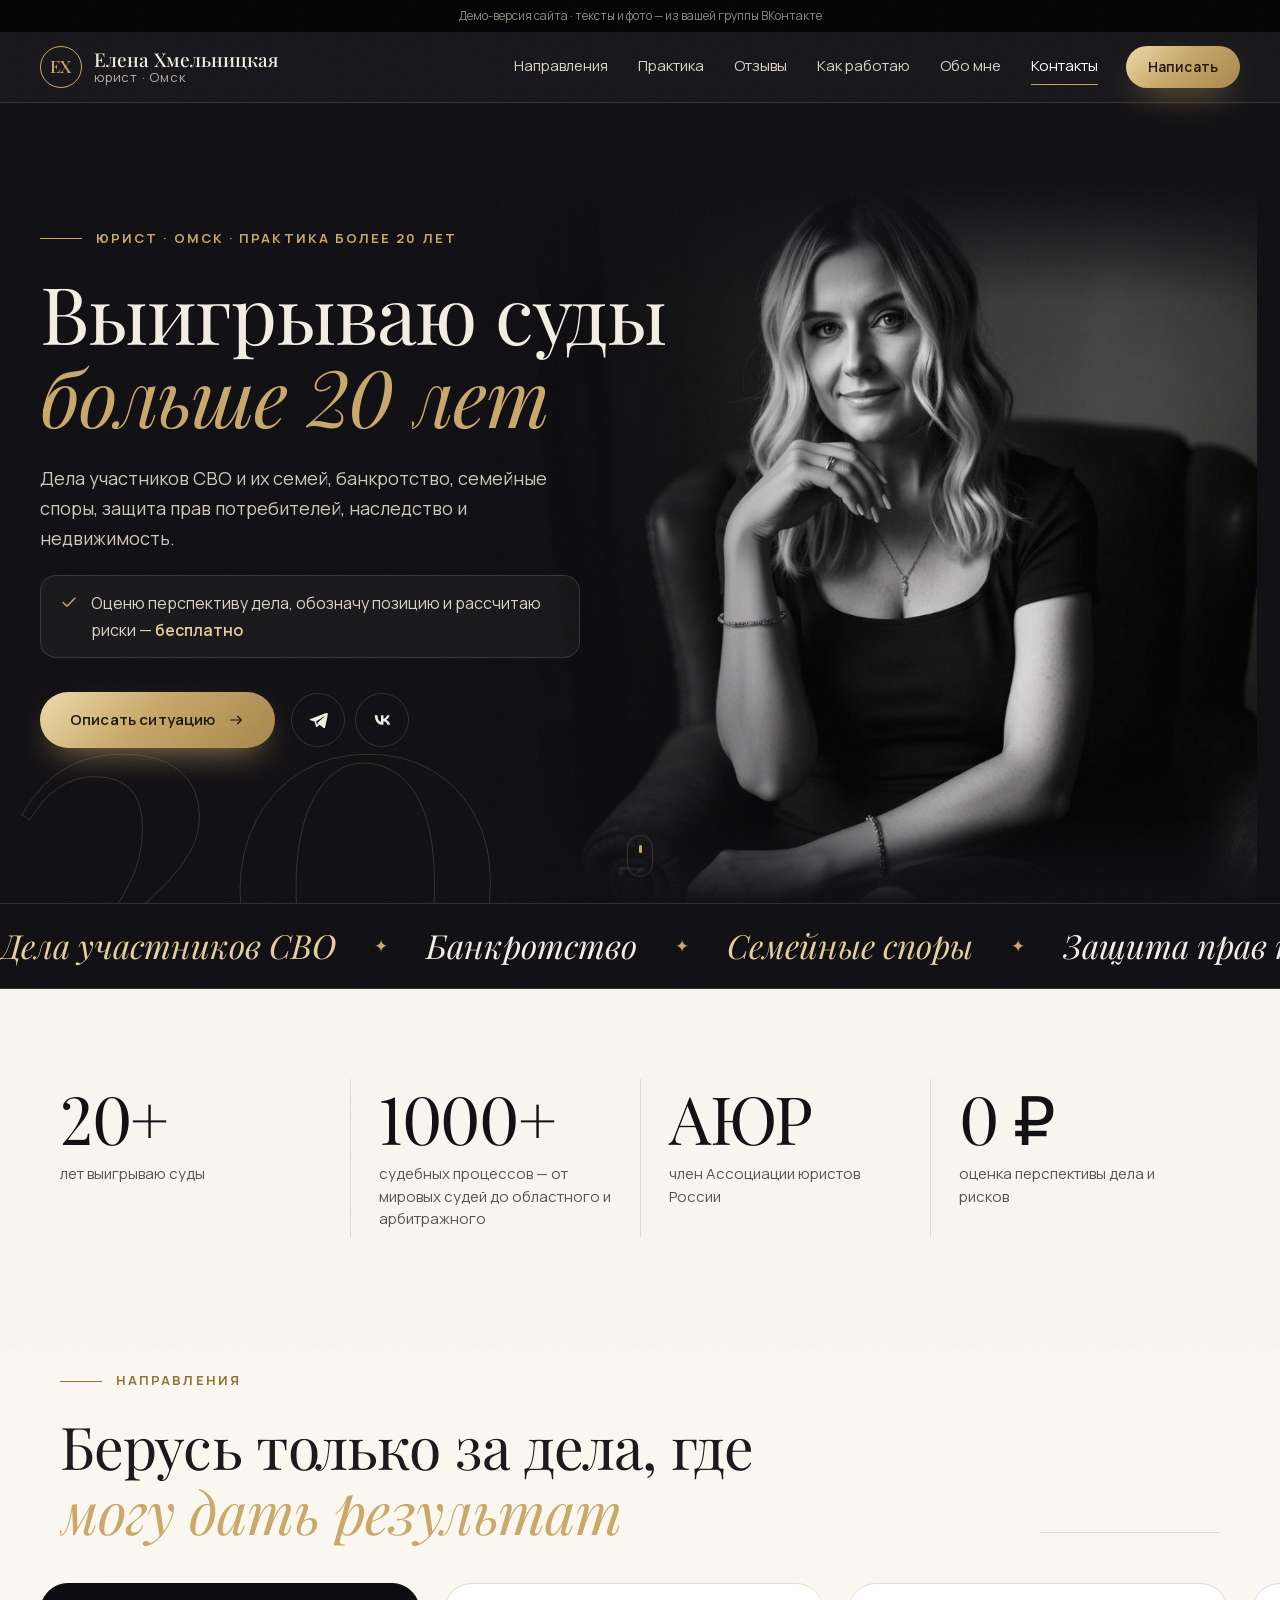
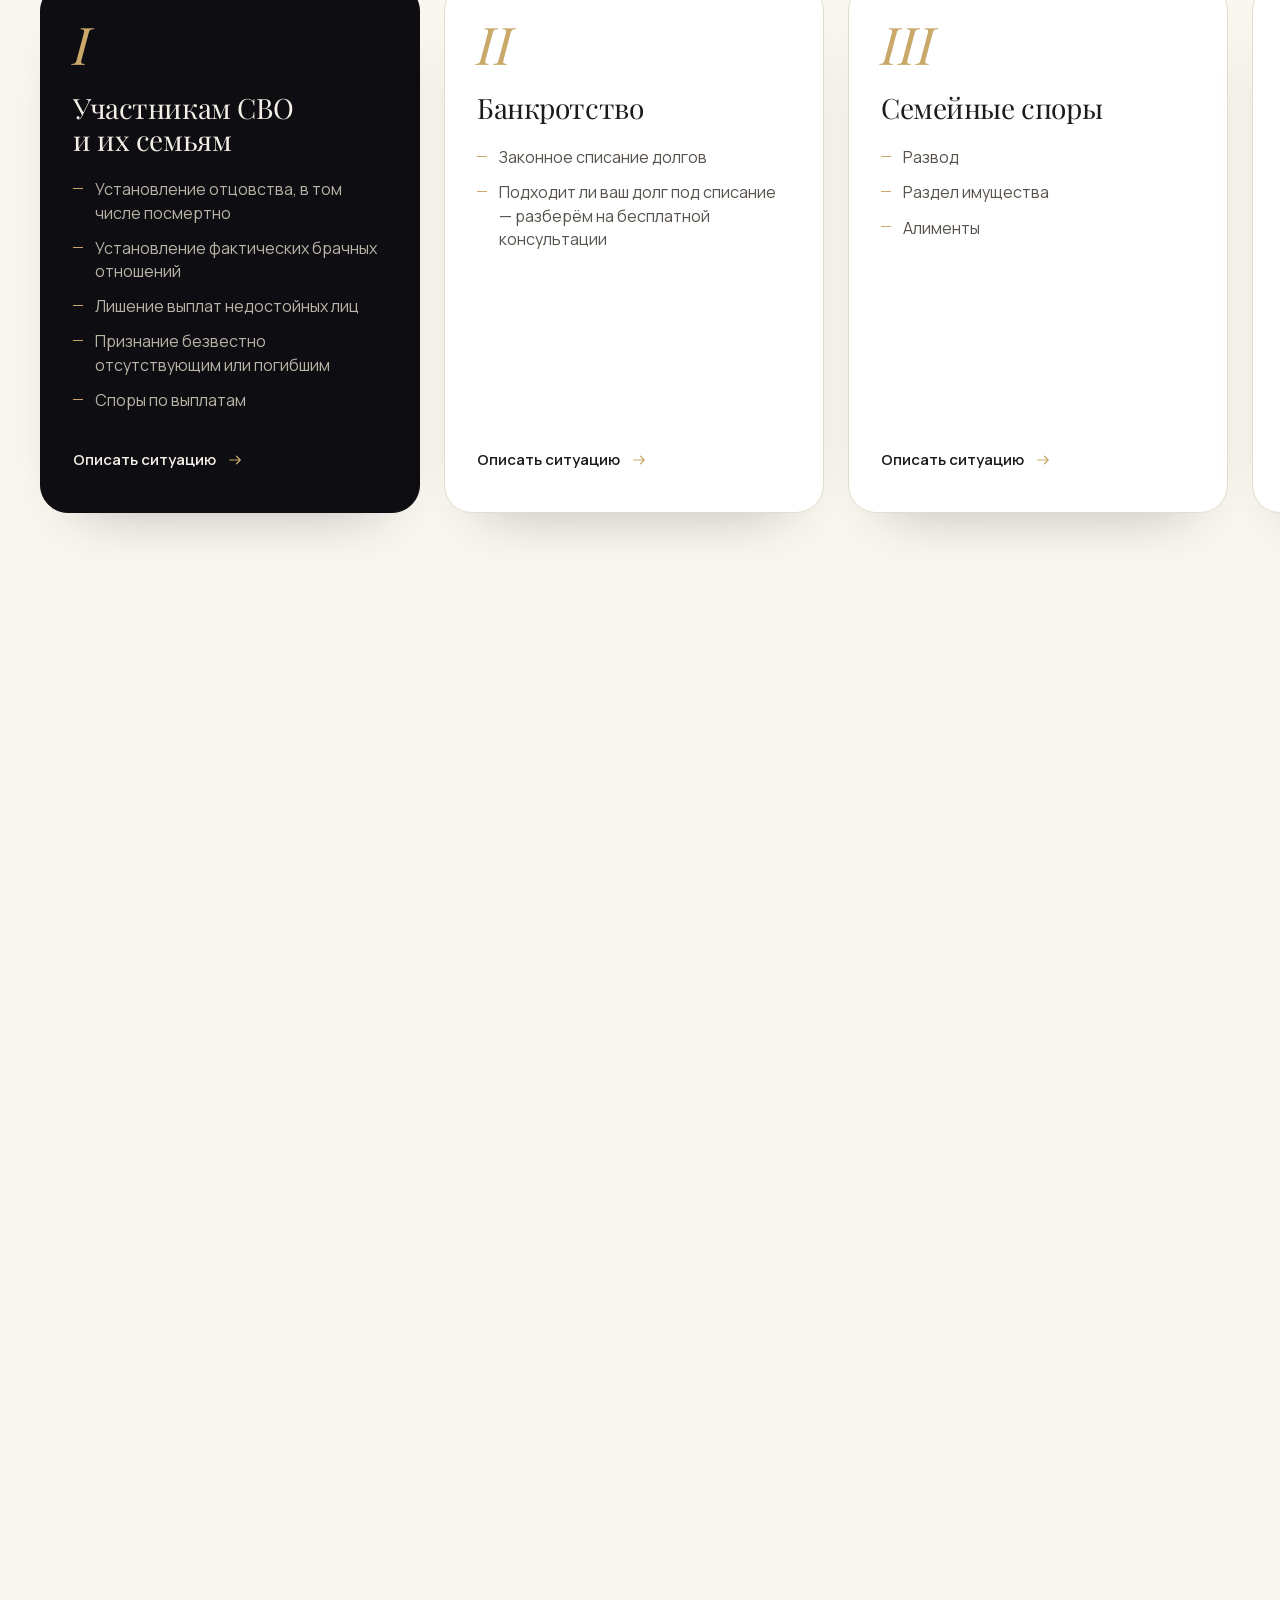
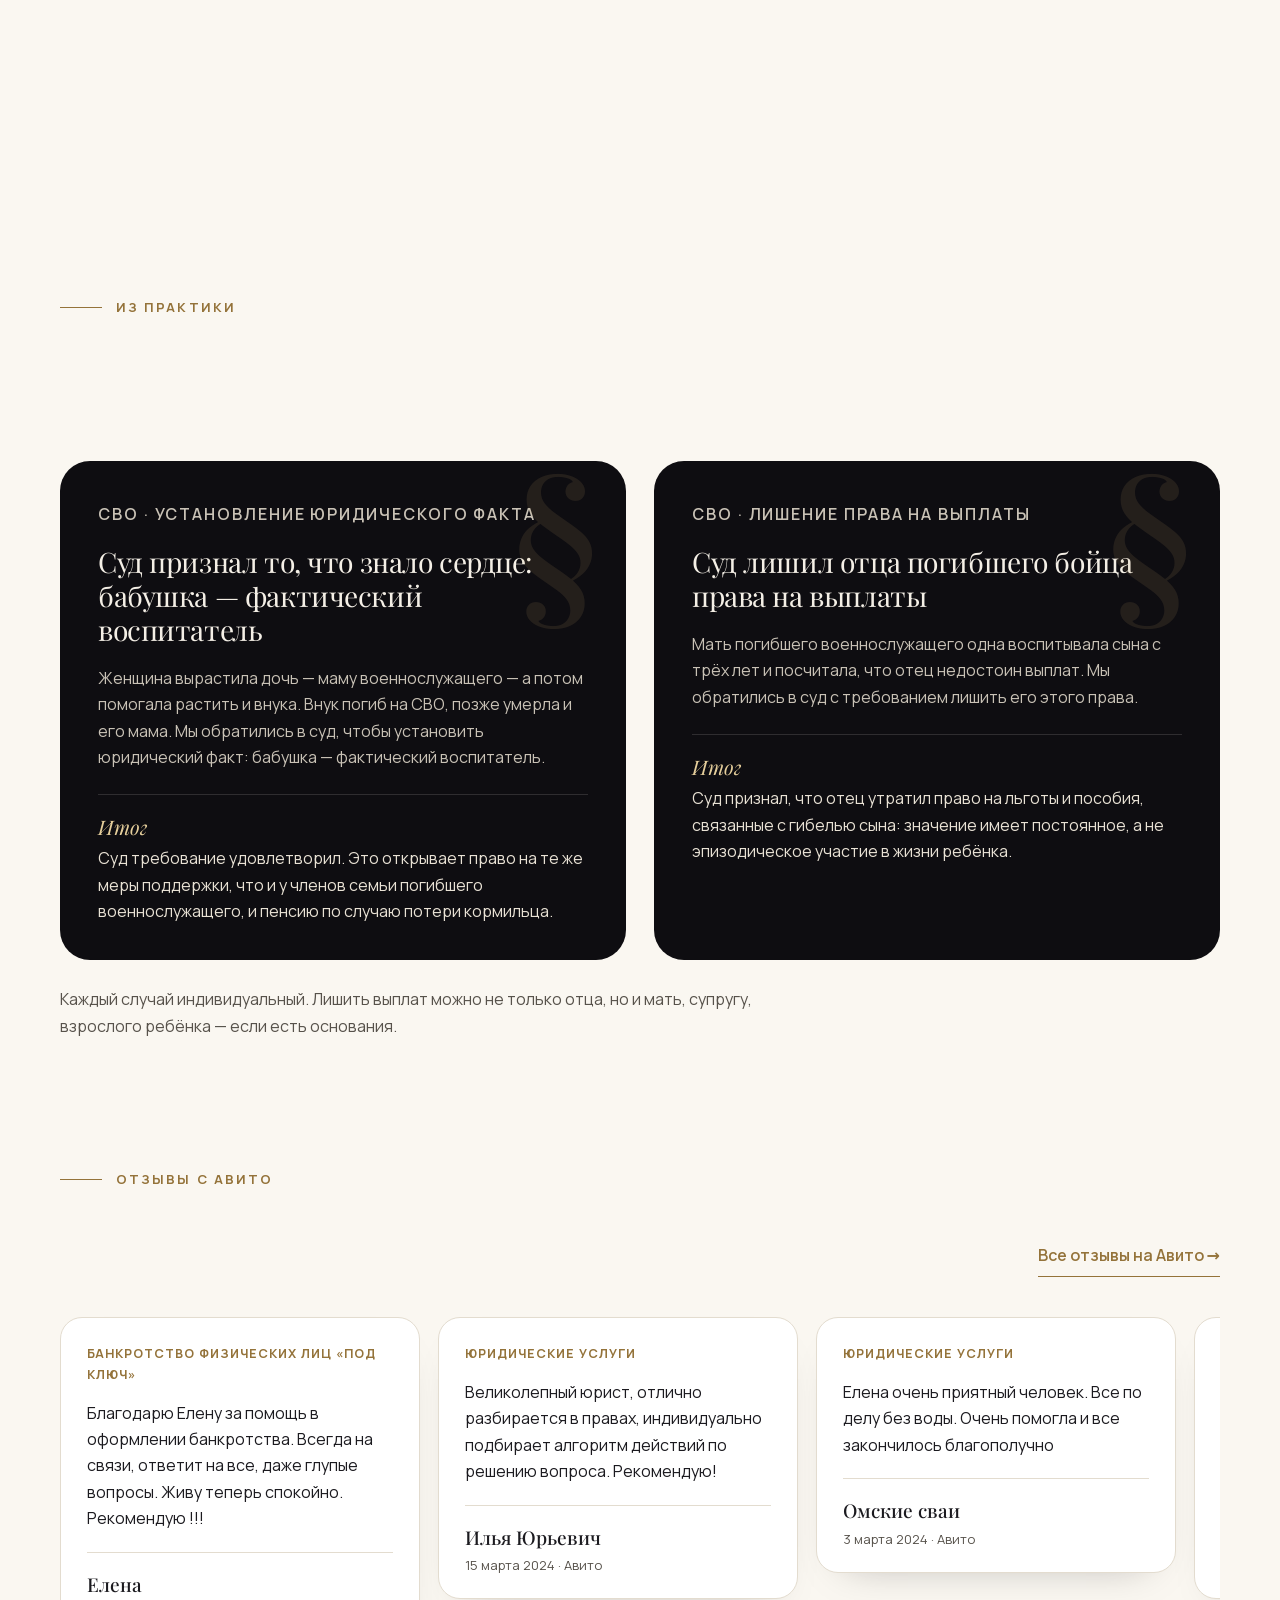
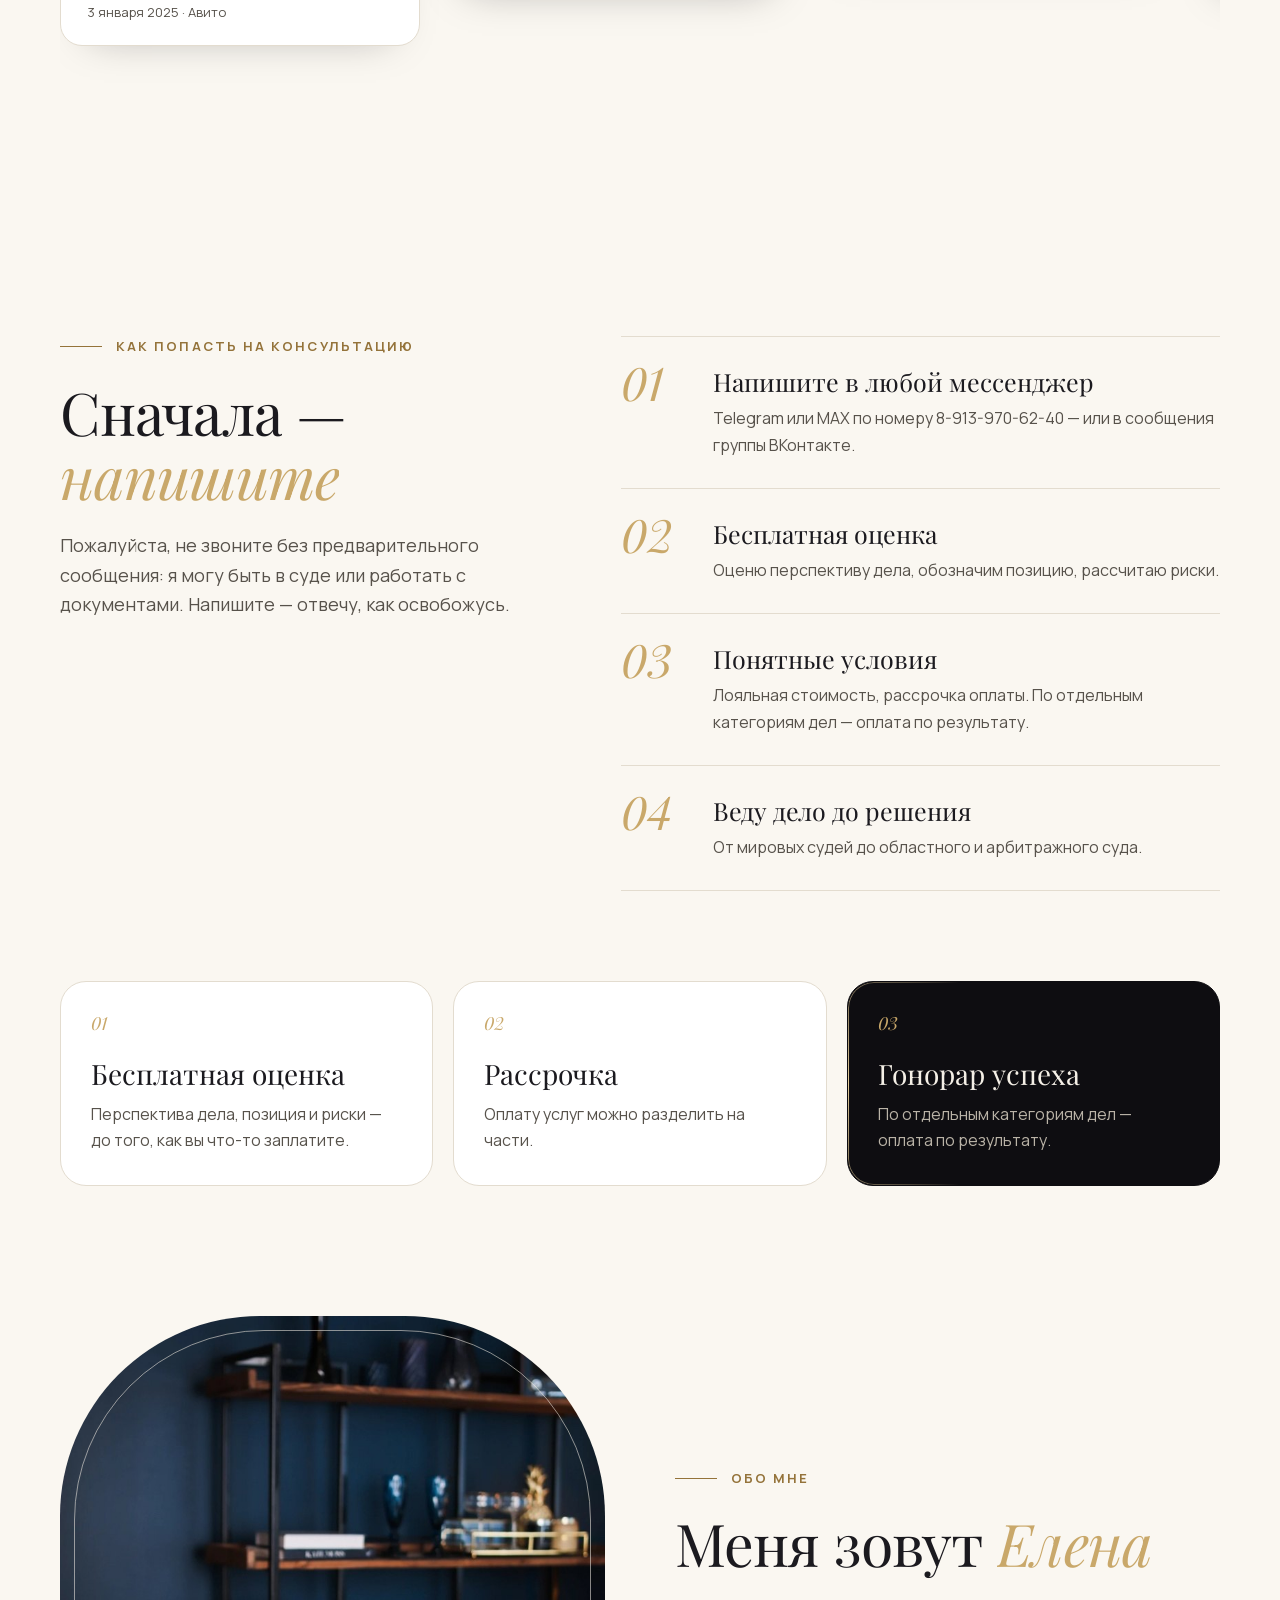
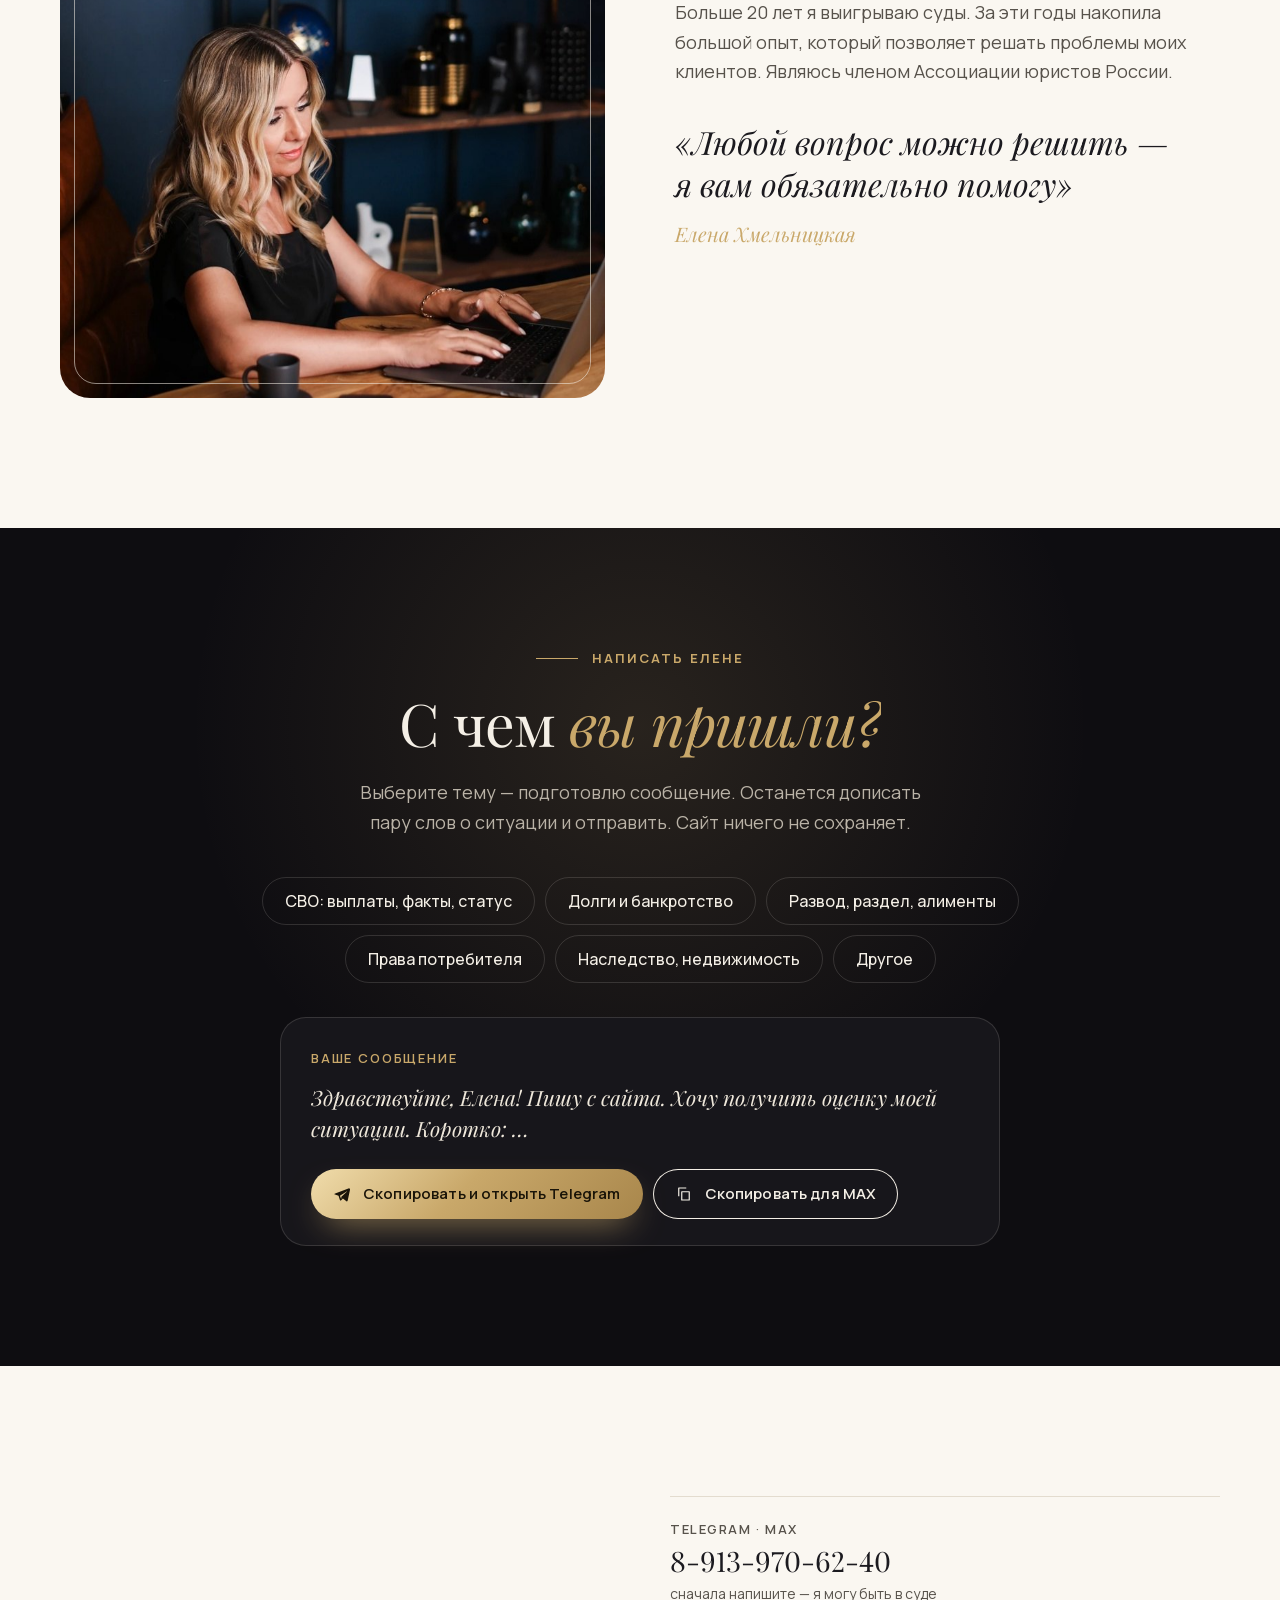
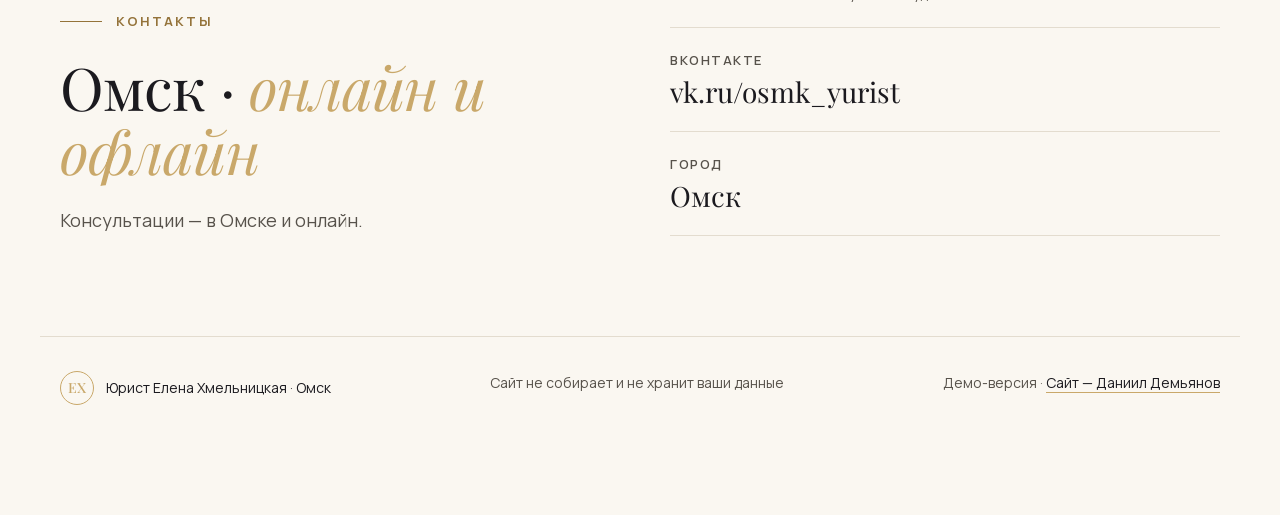
==== commit 3d5a7748: "Add files via upload" ====
--- a/index.html
+++ b/index.html
@@ -13,7 +13,7 @@
 <meta name="twitter:card" content="summary_large_image">
 <meta name="theme-color" content="#0e0d11">
 <link rel="stylesheet" href="fonts/fonts.css?v=2">
-<link rel="stylesheet" href="style.css?v=20261027f">
+<link rel="stylesheet" href="style.css?v=20261027h">
 <link rel="icon" href="img/favicon.svg" type="image/svg+xml">
 <script type="application/ld+json">{"@context":"https://schema.org","@type":"LegalService","name":"Юрист Елена Хмельницкая","description":"Дела участников СВО, банкротство, семейные споры, защита прав потребителей, наследство и недвижимость","address":{"@type":"PostalAddress","addressLocality":"Омск"},"telephone":"+7 913 970-62-40","areaServed":"Омск","sameAs":["https://vk.ru/osmk_yurist"]}</script>
 </head>
@@ -260,6 +260,6 @@
 
 <a href="#write" class="fab">Написать Елене<svg><use href="#i-arrow"/></svg></a>
 
-<script src="script.js?v=20261027a"></script>
+<script src="script.js?v=20261027b"></script>
 </body>
 </html>
--- a/style.css
+++ b/style.css
@@ -60,9 +60,9 @@
 /* ---------- первый экран ---------- */
 .hero{position:relative;min-height:min(860px,calc(100svh - 100px));display:flex;align-items:center;overflow:hidden;color:var(--ivory);background:var(--ink);padding:60px max(20px,calc((100% - var(--wrap))/2)) 90px;isolation:isolate}
 .hero-photo{position:absolute;top:clamp(48px,9vh,110px);right:0;bottom:0;width:62%;z-index:-2;-webkit-mask-image:linear-gradient(90deg,transparent 0%,rgba(0,0,0,.5) 18%,#000 45%);mask-image:linear-gradient(90deg,transparent 0%,rgba(0,0,0,.5) 18%,#000 45%)}
-.hero-photo img{width:100%;height:100%;object-fit:cover;object-position:52% 0%;transform:scale(1.04);transform-origin:50% 100%;will-change:transform;animation:heroImg 2.2s var(--ease) both}
-@keyframes heroImg{from{opacity:0;transform:scale(1.12)}}
-.hero-photo::after{content:"";position:absolute;inset:0;background:linear-gradient(180deg,var(--ink) 0%,transparent 16%),linear-gradient(0deg,var(--ink) 0%,transparent 30%),radial-gradient(60% 50% at 70% 40%,transparent 40%,rgba(14,13,17,.5))}
+.hero-photo img{width:100%;height:100%;object-fit:contain;object-position:70% 100%;transform:none;transform-origin:50% 100%;will-change:transform;animation:heroImg 2.2s var(--ease) both}
+@keyframes heroImg{from{opacity:0;transform:translateY(20px)}}
+.hero-photo::after{content:"";position:absolute;inset:0;background:linear-gradient(180deg,var(--ink) 0%,transparent 16%),linear-gradient(0deg,var(--ink) 0%,transparent 12%),radial-gradient(70% 60% at 70% 45%,transparent 55%,rgba(14,13,17,.35))}
 .hero-num{position:absolute;z-index:-1;left:max(0px,calc((100% - var(--wrap))/2 - 60px));bottom:-8vw;font:500 clamp(260px,38vw,560px)/.8 var(--serif);color:transparent;-webkit-text-stroke:1px rgba(201,168,106,.22);letter-spacing:-.05em;pointer-events:none;will-change:transform}
 .hero-in{position:relative;max-width:720px}
 .hero h1{font-size:clamp(46px,6.2vw,90px);line-height:1.04}
@@ -238,9 +238,9 @@
   .top-cta{display:none}   /* на телефоне есть нижняя кнопка — имя юриста важнее */
   .burger{margin-left:auto}
   .hero{flex-direction:column;align-items:stretch;min-height:0;padding:0 16px 60px}
-  .hero-photo{position:relative;top:auto;width:calc(100% + 32px);margin:24px -16px 0;height:min(440px,108vw);-webkit-mask-image:linear-gradient(0deg,transparent 0%,#000 40%);mask-image:linear-gradient(0deg,transparent 0%,#000 40%)}
-  .hero-photo img{object-position:50% 0%}
-  .hero-in{margin-top:-120px}
+  .hero-photo{position:relative;top:auto;width:calc(100% + 32px);margin:24px -16px 0;height:min(500px,122vw);-webkit-mask-image:linear-gradient(0deg,transparent 0%,#000 16%);mask-image:linear-gradient(0deg,transparent 0%,#000 16%)}
+  .hero-photo img{object-fit:cover;object-position:50% 50%}
+  .hero-in{margin-top:-36px}
   .hero h1{font-size:42px;line-height:1.08}
   .lead{font-size:17px;margin-top:20px}
   .free{font-size:15px;padding:14px 16px}
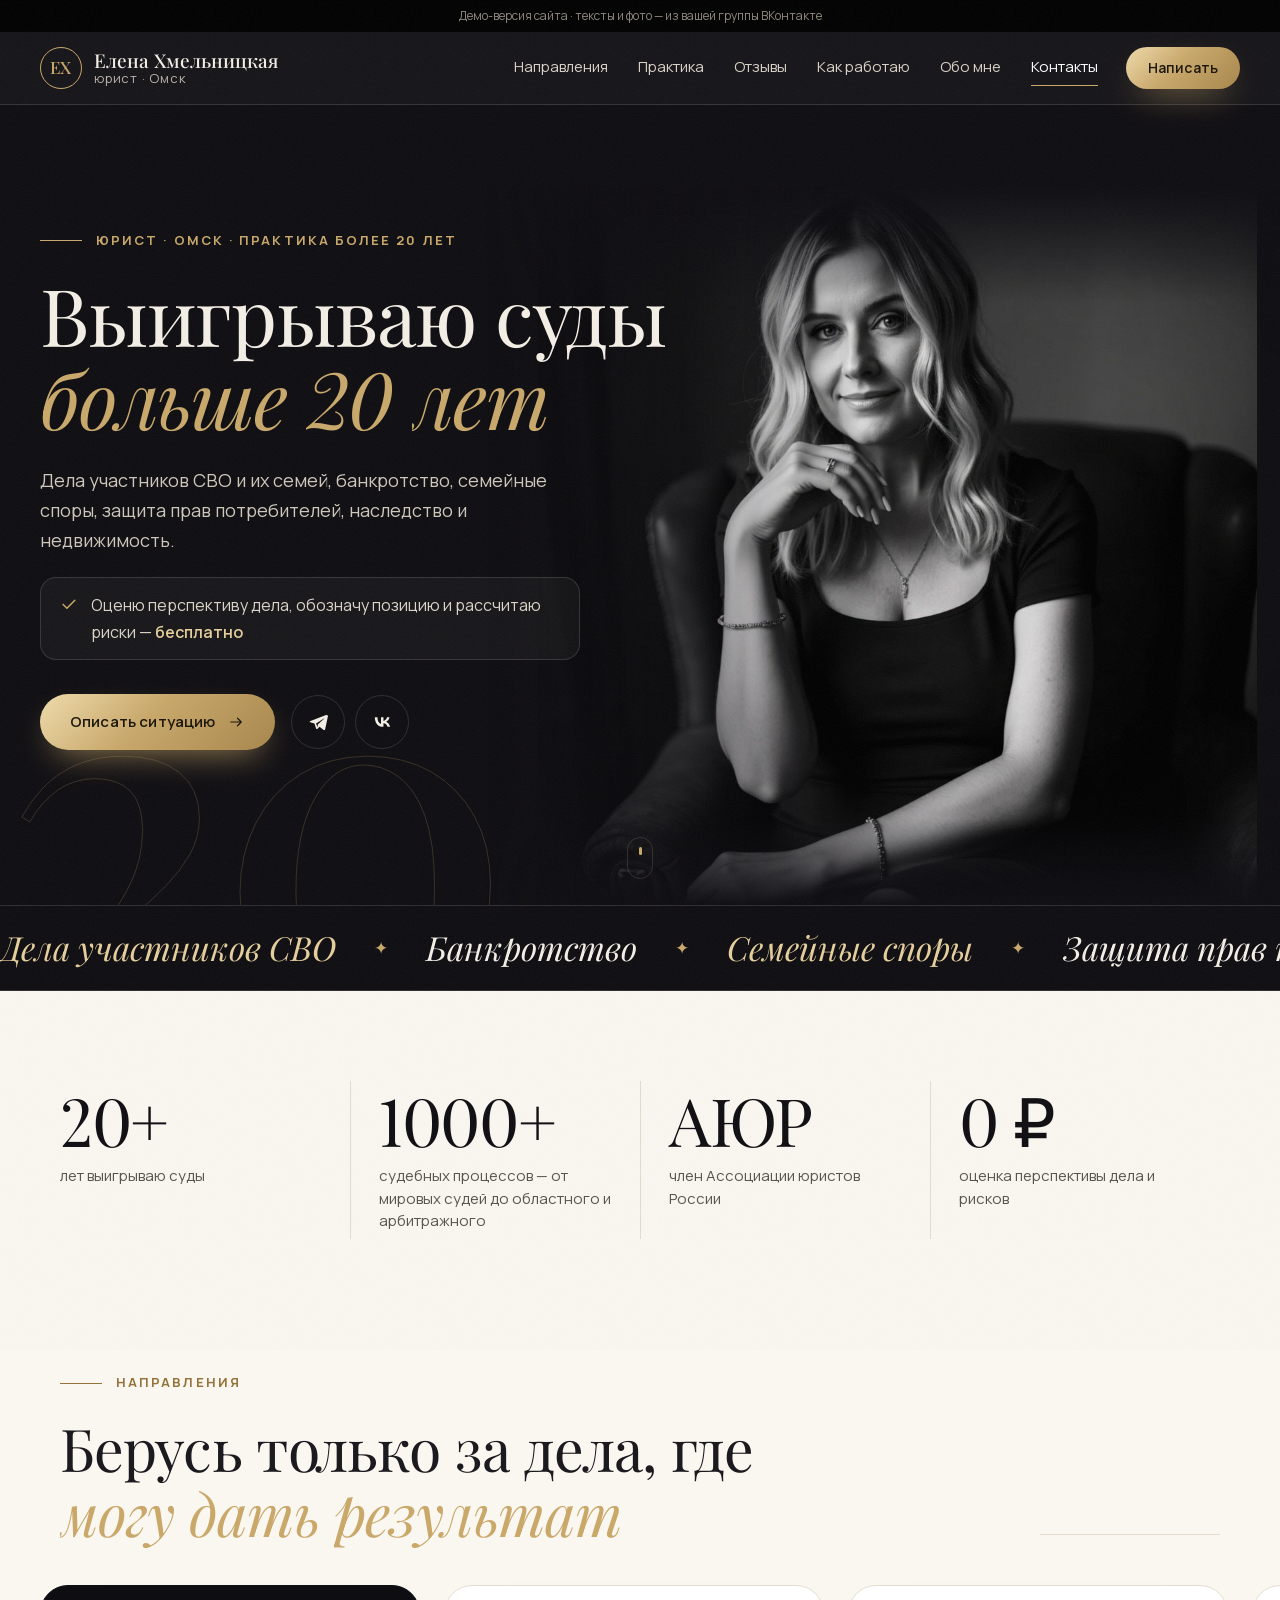
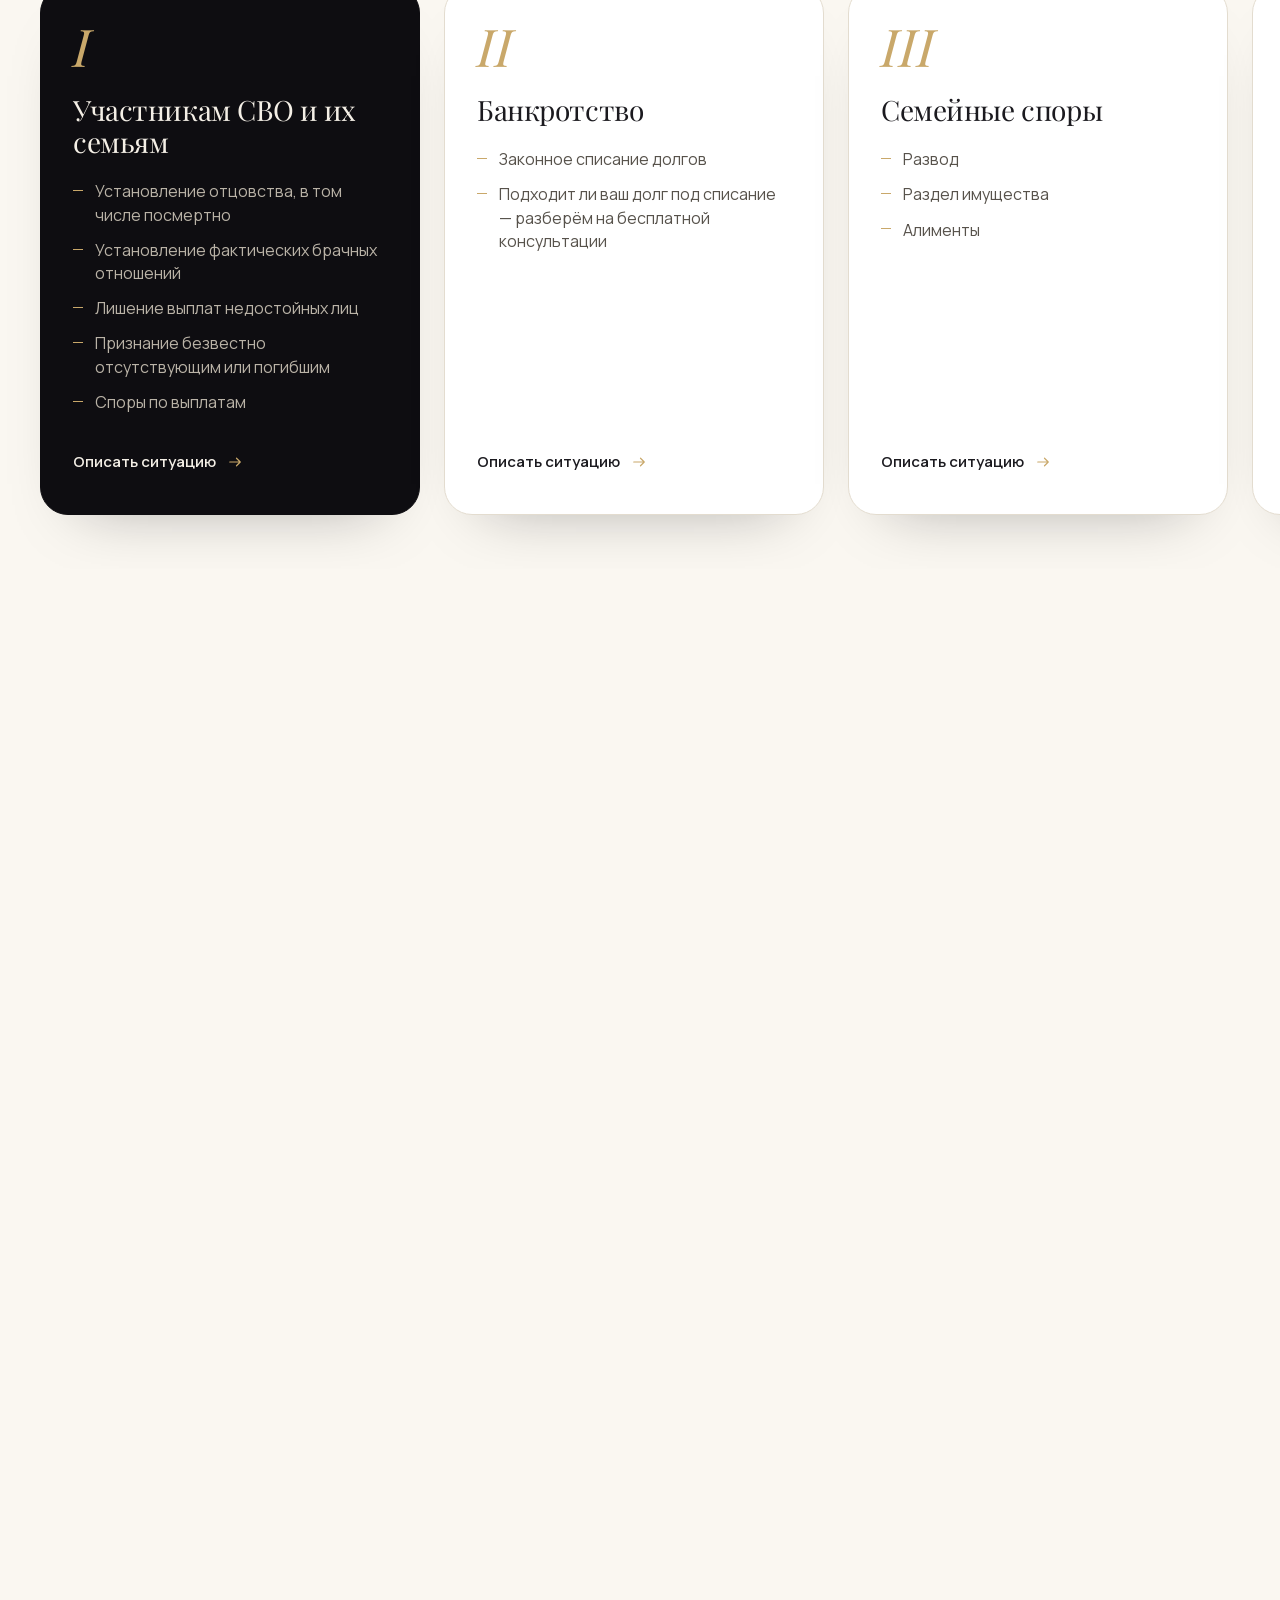
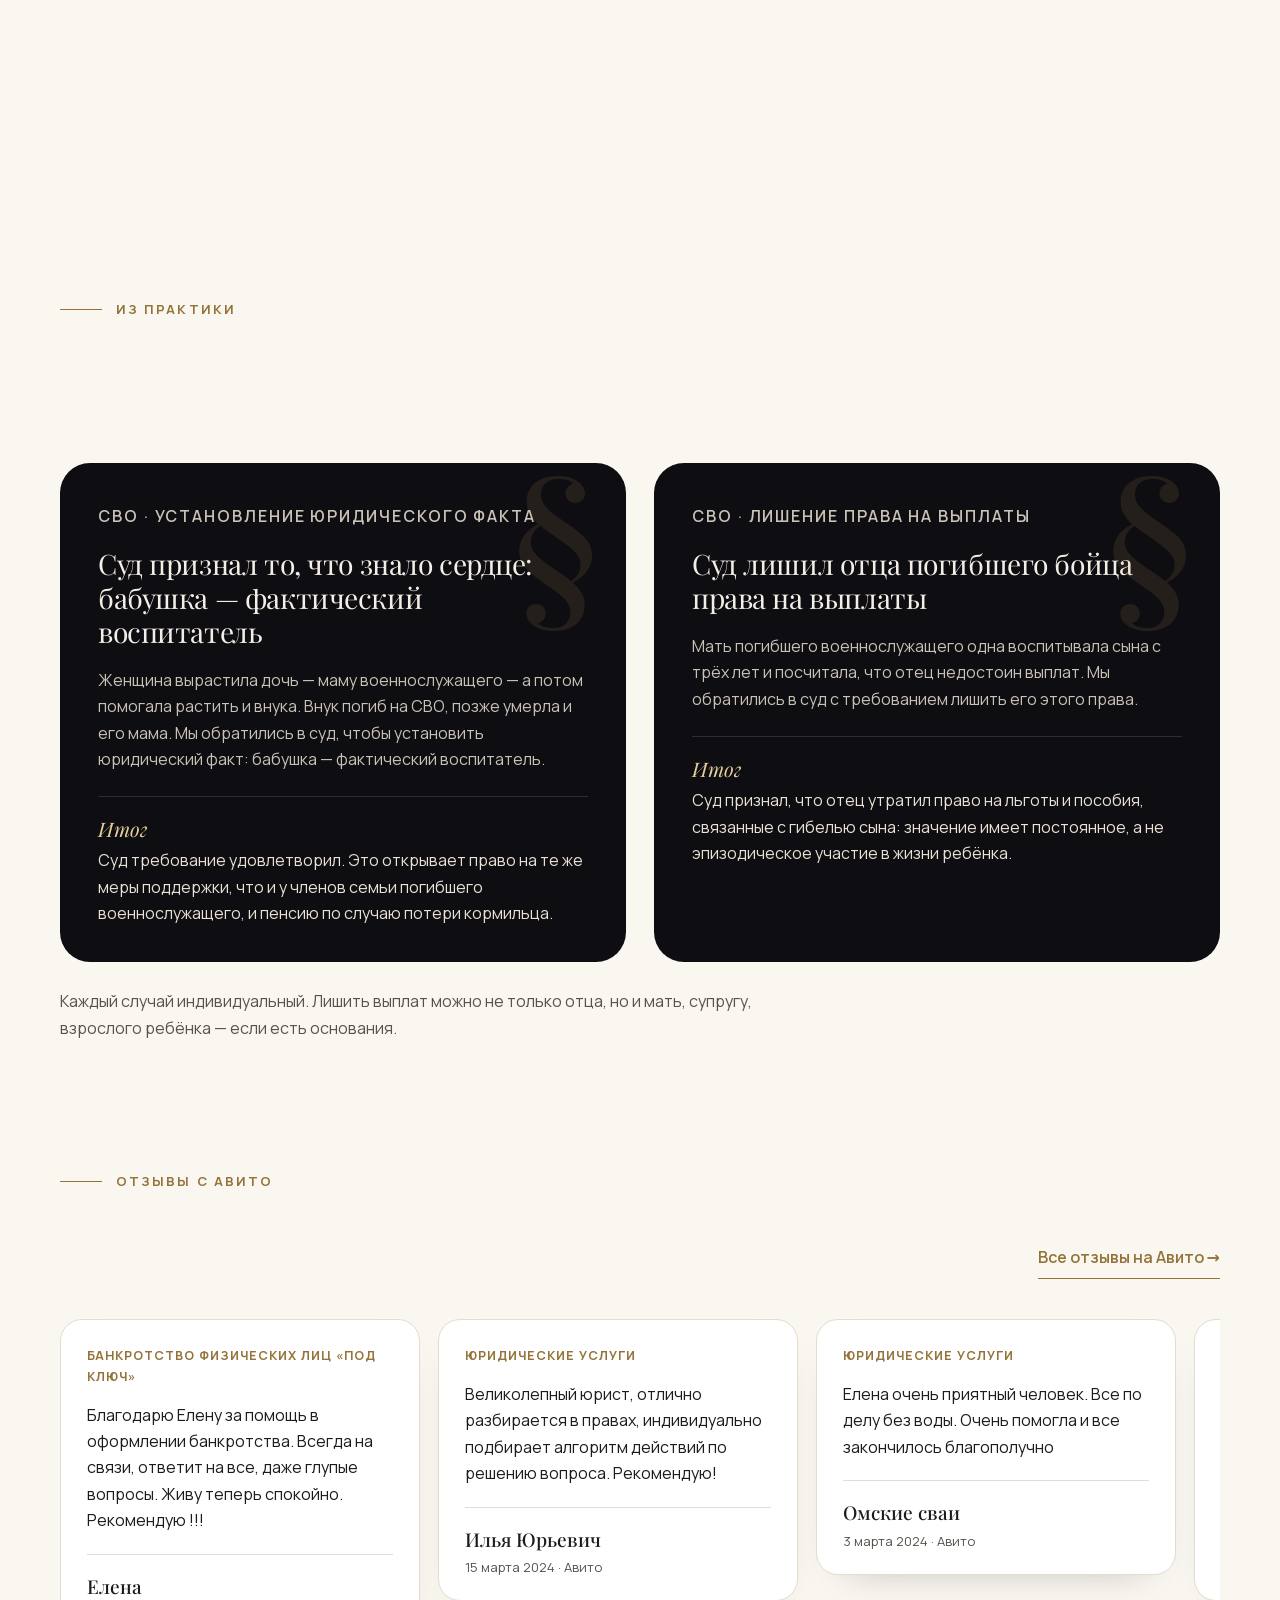
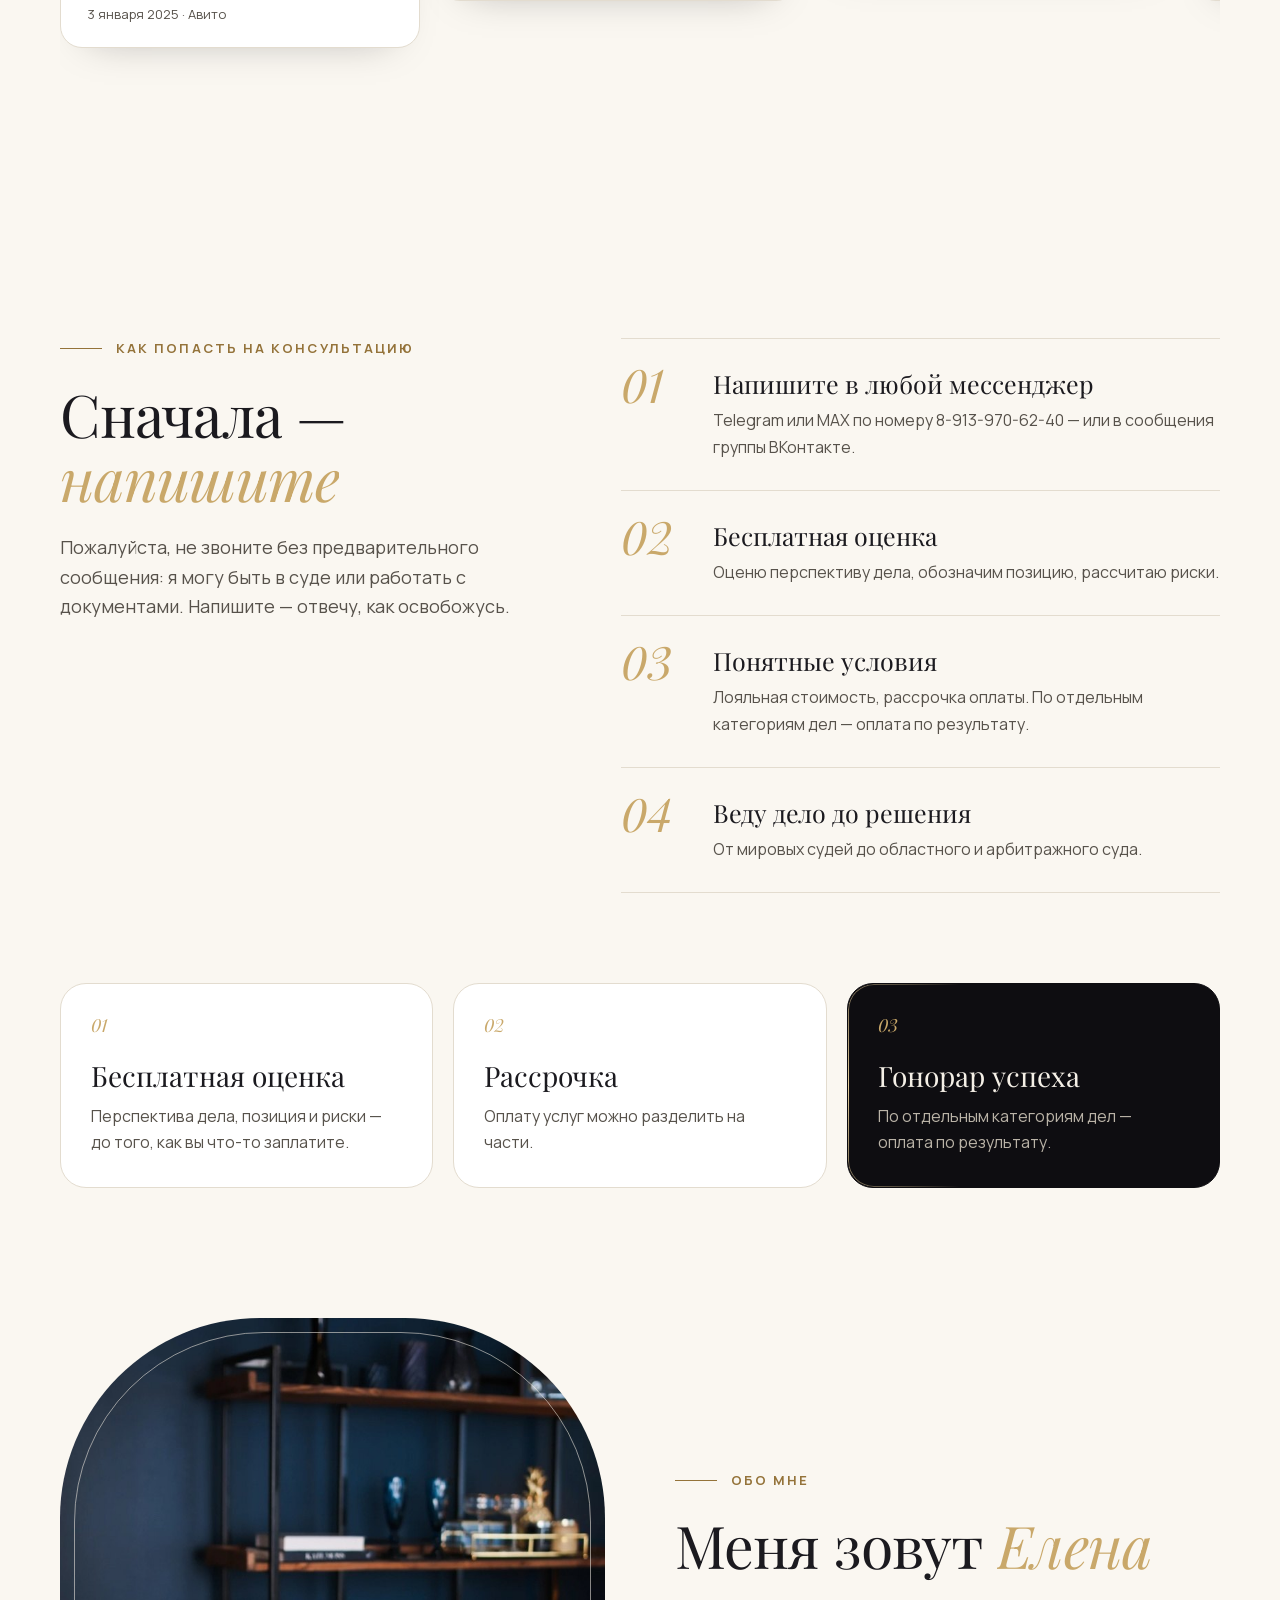
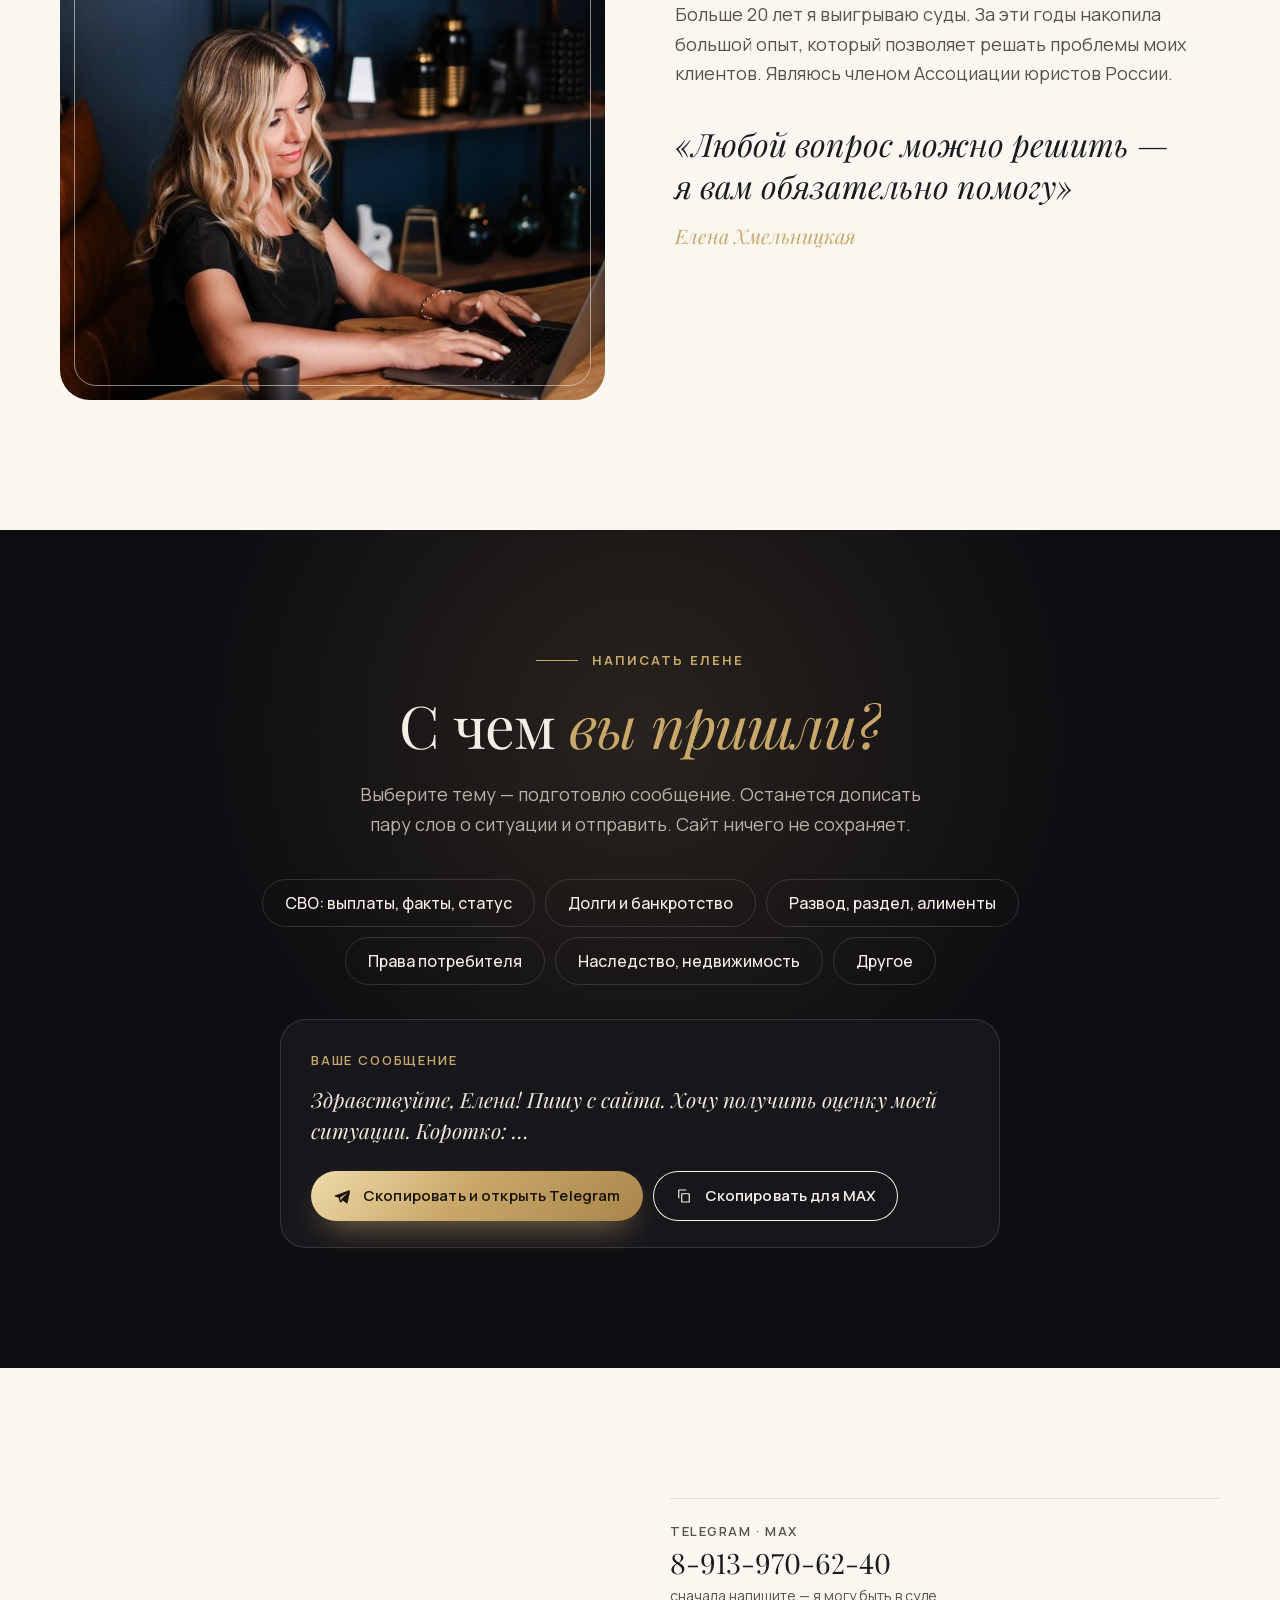
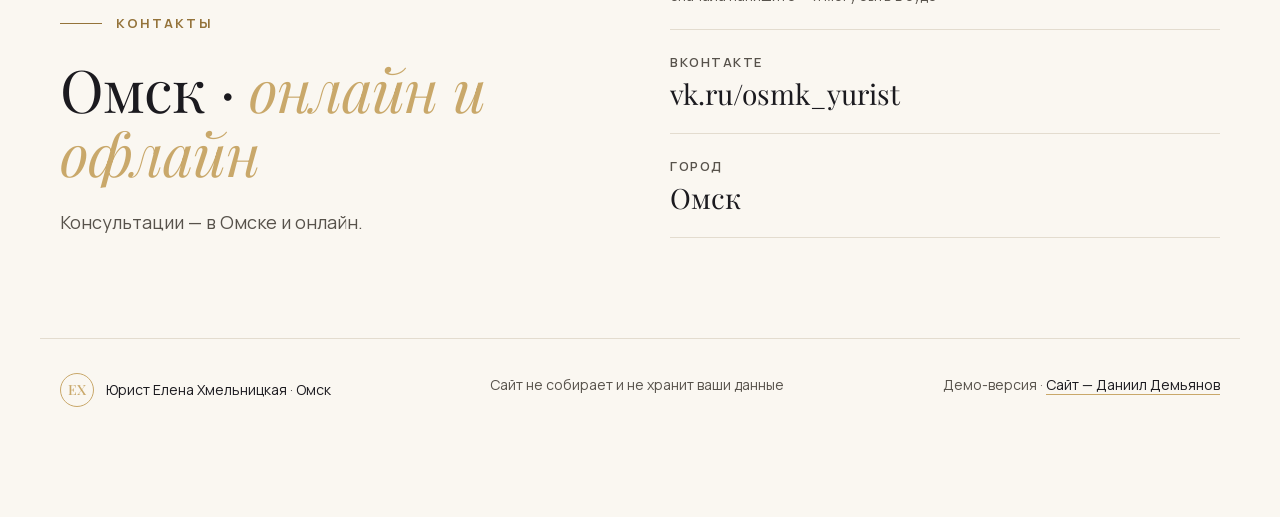
==== commit fcfcf4f2: "Add files via upload" ====
--- a/index.html
+++ b/index.html
@@ -13,7 +13,7 @@
 <meta name="twitter:card" content="summary_large_image">
 <meta name="theme-color" content="#0e0d11">
 <link rel="stylesheet" href="fonts/fonts.css?v=2">
-<link rel="stylesheet" href="style.css?v=20261027h">
+<link rel="stylesheet" href="style.css?v=20261028b">
 <link rel="icon" href="img/favicon.svg" type="image/svg+xml">
 <script type="application/ld+json">{"@context":"https://schema.org","@type":"LegalService","name":"Юрист Елена Хмельницкая","description":"Дела участников СВО, банкротство, семейные споры, защита прав потребителей, наследство и недвижимость","address":{"@type":"PostalAddress","addressLocality":"Омск"},"telephone":"+7 913 970-62-40","areaServed":"Омск","sameAs":["https://vk.ru/osmk_yurist"]}</script>
 </head>
@@ -191,7 +191,7 @@
 </section>
 
 <!-- ОПЛАТА -->
-<section class="pay sec">
+<section class="pay sec" id="pay">
   <div class="pay-card rv"><span class="pay-i">01</span><b>Бесплатная оценка</b><p>Перспектива дела, позиция и риски — до того, как вы что-то заплатите.</p></div>
   <div class="pay-card rv"><span class="pay-i">02</span><b>Рассрочка</b><p>Оплату услуг можно разделить на части.</p></div>
   <div class="pay-card pay-gold rv"><span class="pay-i">03</span><b>Гонорар успеха</b><p>По отдельным категориям дел — оплата по результату.</p></div>
@@ -260,6 +260,8 @@
 
 <a href="#write" class="fab">Написать Елене<svg><use href="#i-arrow"/></svg></a>
 
-<script src="script.js?v=20261027b"></script>
+<script src="data/content.js?v=20261027a"></script>
+<script src="render.js?v=20261028b"></script>
+<script src="script.js?v=20261027c"></script>
 </body>
 </html>
--- a/style.css
+++ b/style.css
@@ -34,7 +34,7 @@
 .top{position:sticky;top:0;z-index:60;display:flex;align-items:center;gap:28px;padding:14px max(20px,calc((100% - var(--wrap))/2));background:rgba(14,13,17,.92);color:var(--ivory);border-bottom:1px solid var(--line-d);transition:padding .35s var(--ease)}
 @supports (backdrop-filter:blur(1px)){.top{background:rgba(14,13,17,.97)}}
 .top.slim{padding-top:9px;padding-bottom:9px}
-.brand{display:flex;align-items:center;gap:12px;text-decoration:none}
+.brand{display:flex;align-items:center;gap:12px;min-height:44px;text-decoration:none}
 .mono{display:grid;place-items:center;width:42px;height:42px;border:1px solid var(--gold);border-radius:50%;font:500 17px/1 var(--serif);color:var(--gold);letter-spacing:.02em}
 .brand-t{display:grid;line-height:1.15}
 .brand-t b{font:500 19px/1.1 var(--serif)}
@@ -101,6 +101,7 @@
 .fact b{display:block;font:400 clamp(48px,5.2vw,72px)/1 var(--serif);color:var(--ink);letter-spacing:-.02em}
 .fact>span{display:block;margin-top:12px;font-size:15px;color:var(--muted);line-height:1.5}
 .fact b span{display:inline}
+.fact-long b{font-size:clamp(36px,3.9vw,54px)}
 
 /* ---------- направления: горизонтальная прокрутка ---------- */
 .practice{position:relative;background:var(--paper)}
@@ -253,6 +254,7 @@
   .fact{padding:0 0 0 18px}
   .fact:nth-child(odd){border-left:0;padding-left:0}
   .fact b{font-size:46px}
+  .fact-long b{font-size:clamp(28px,9.4vw,40px)}
   .fact>span{font-size:14px}
   /* направления на телефоне — свайп карточек */
   .pr-sticky{position:static;height:auto;padding:80px 0 0;gap:28px}
